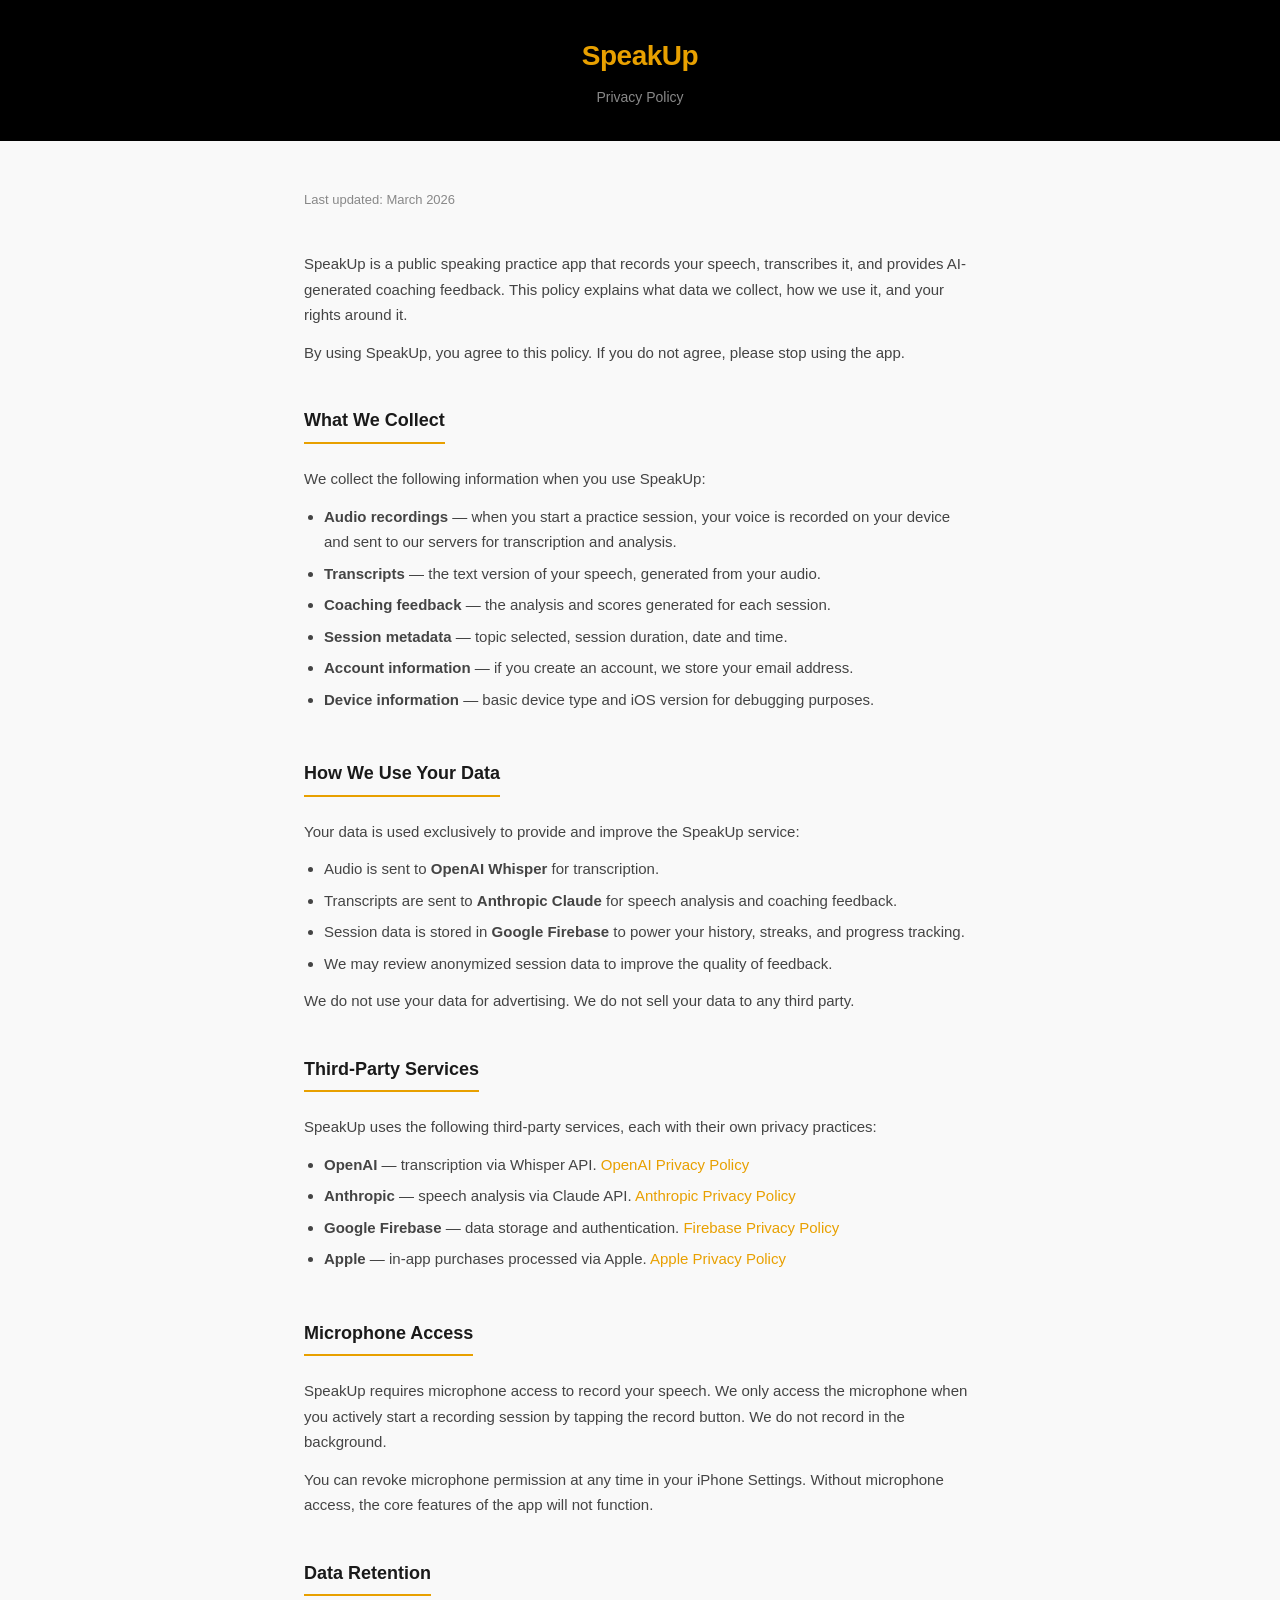
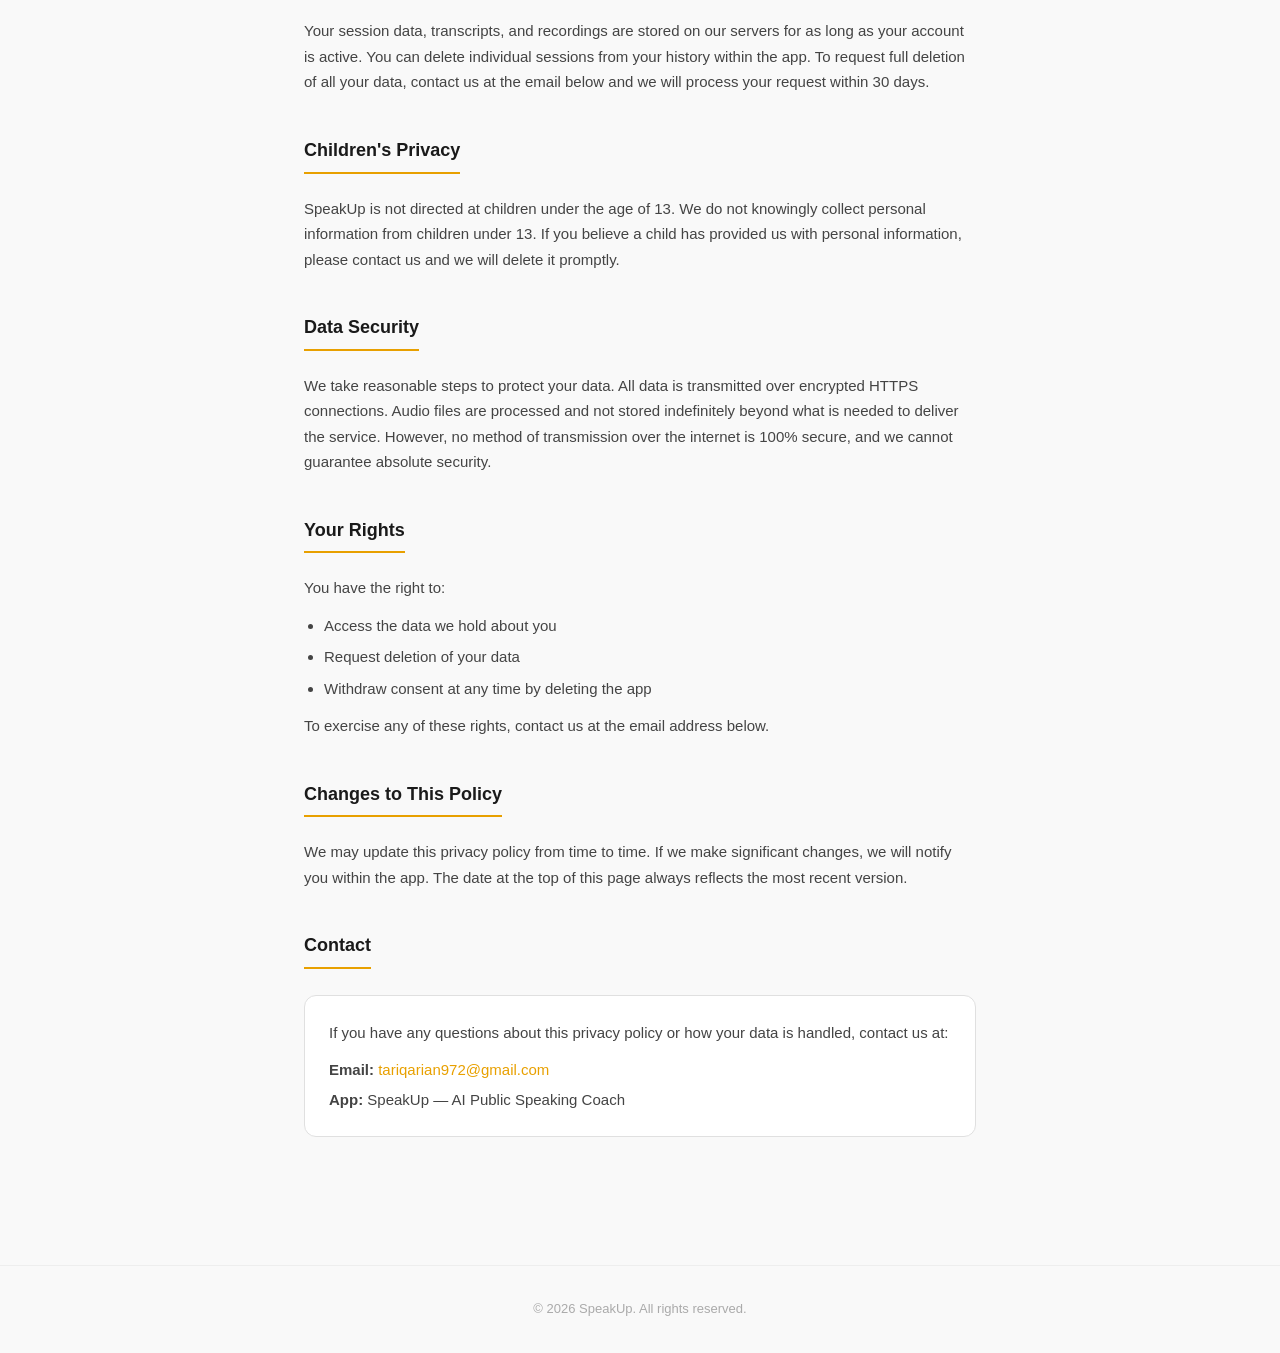
==== index.html @ 73c909f4 "Add files via upload" ====
<!DOCTYPE html>
<html lang="en">
<head>
  <meta charset="UTF-8" />
  <meta name="viewport" content="width=device-width, initial-scale=1.0" />
  <title>Privacy Policy – SpeakUp</title>
  <style>
    * { margin: 0; padding: 0; box-sizing: border-box; }

    body {
      font-family: -apple-system, BlinkMacSystemFont, "Segoe UI", sans-serif;
      background: #f9f9f9;
      color: #1a1a1a;
      line-height: 1.7;
    }

    header {
      background: #000;
      padding: 32px 24px;
      text-align: center;
    }

    header h1 {
      color: #E8A000;
      font-size: 28px;
      font-weight: 700;
      letter-spacing: -0.5px;
    }

    header p {
      color: #888;
      font-size: 14px;
      margin-top: 6px;
    }

    .container {
      max-width: 720px;
      margin: 48px auto;
      padding: 0 24px 80px;
    }

    .updated {
      font-size: 13px;
      color: #888;
      margin-bottom: 40px;
    }

    h2 {
      font-size: 18px;
      font-weight: 700;
      color: #1a1a1a;
      margin-top: 40px;
      margin-bottom: 10px;
      padding-bottom: 6px;
      border-bottom: 2px solid #E8A000;
      display: inline-block;
    }

    p {
      font-size: 15px;
      color: #444;
      margin-top: 12px;
    }

    ul {
      margin-top: 12px;
      padding-left: 20px;
    }

    ul li {
      font-size: 15px;
      color: #444;
      margin-bottom: 6px;
    }

    a {
      color: #E8A000;
      text-decoration: none;
    }

    a:hover {
      text-decoration: underline;
    }

    .contact-box {
      background: #fff;
      border: 1px solid #e0e0e0;
      border-radius: 12px;
      padding: 24px;
      margin-top: 16px;
    }

    .contact-box p {
      margin: 0;
      font-size: 15px;
      color: #444;
    }

    footer {
      text-align: center;
      font-size: 13px;
      color: #aaa;
      padding: 32px 24px;
      border-top: 1px solid #eee;
    }
  </style>
</head>
<body>

  <header>
    <h1>SpeakUp</h1>
    <p>Privacy Policy</p>
  </header>

  <div class="container">
    <p class="updated">Last updated: March 2026</p>

    <p>SpeakUp is a public speaking practice app that records your speech, transcribes it, and provides AI-generated coaching feedback. This policy explains what data we collect, how we use it, and your rights around it.</p>
    <p>By using SpeakUp, you agree to this policy. If you do not agree, please stop using the app.</p>

    <h2>What We Collect</h2>
    <p>We collect the following information when you use SpeakUp:</p>
    <ul>
      <li><strong>Audio recordings</strong> — when you start a practice session, your voice is recorded on your device and sent to our servers for transcription and analysis.</li>
      <li><strong>Transcripts</strong> — the text version of your speech, generated from your audio.</li>
      <li><strong>Coaching feedback</strong> — the analysis and scores generated for each session.</li>
      <li><strong>Session metadata</strong> — topic selected, session duration, date and time.</li>
      <li><strong>Account information</strong> — if you create an account, we store your email address.</li>
      <li><strong>Device information</strong> — basic device type and iOS version for debugging purposes.</li>
    </ul>

    <h2>How We Use Your Data</h2>
    <p>Your data is used exclusively to provide and improve the SpeakUp service:</p>
    <ul>
      <li>Audio is sent to <strong>OpenAI Whisper</strong> for transcription.</li>
      <li>Transcripts are sent to <strong>Anthropic Claude</strong> for speech analysis and coaching feedback.</li>
      <li>Session data is stored in <strong>Google Firebase</strong> to power your history, streaks, and progress tracking.</li>
      <li>We may review anonymized session data to improve the quality of feedback.</li>
    </ul>
    <p>We do not use your data for advertising. We do not sell your data to any third party.</p>

    <h2>Third-Party Services</h2>
    <p>SpeakUp uses the following third-party services, each with their own privacy practices:</p>
    <ul>
      <li><strong>OpenAI</strong> — transcription via Whisper API. <a href="https://openai.com/privacy" target="_blank">OpenAI Privacy Policy</a></li>
      <li><strong>Anthropic</strong> — speech analysis via Claude API. <a href="https://www.anthropic.com/privacy" target="_blank">Anthropic Privacy Policy</a></li>
      <li><strong>Google Firebase</strong> — data storage and authentication. <a href="https://firebase.google.com/support/privacy" target="_blank">Firebase Privacy Policy</a></li>
      <li><strong>Apple</strong> — in-app purchases processed via Apple. <a href="https://www.apple.com/legal/privacy/" target="_blank">Apple Privacy Policy</a></li>
    </ul>

    <h2>Microphone Access</h2>
    <p>SpeakUp requires microphone access to record your speech. We only access the microphone when you actively start a recording session by tapping the record button. We do not record in the background.</p>
    <p>You can revoke microphone permission at any time in your iPhone Settings. Without microphone access, the core features of the app will not function.</p>

    <h2>Data Retention</h2>
    <p>Your session data, transcripts, and recordings are stored on our servers for as long as your account is active. You can delete individual sessions from your history within the app. To request full deletion of all your data, contact us at the email below and we will process your request within 30 days.</p>

    <h2>Children's Privacy</h2>
    <p>SpeakUp is not directed at children under the age of 13. We do not knowingly collect personal information from children under 13. If you believe a child has provided us with personal information, please contact us and we will delete it promptly.</p>

    <h2>Data Security</h2>
    <p>We take reasonable steps to protect your data. All data is transmitted over encrypted HTTPS connections. Audio files are processed and not stored indefinitely beyond what is needed to deliver the service. However, no method of transmission over the internet is 100% secure, and we cannot guarantee absolute security.</p>

    <h2>Your Rights</h2>
    <p>You have the right to:</p>
    <ul>
      <li>Access the data we hold about you</li>
      <li>Request deletion of your data</li>
      <li>Withdraw consent at any time by deleting the app</li>
    </ul>
    <p>To exercise any of these rights, contact us at the email address below.</p>

    <h2>Changes to This Policy</h2>
    <p>We may update this privacy policy from time to time. If we make significant changes, we will notify you within the app. The date at the top of this page always reflects the most recent version.</p>

    <h2>Contact</h2>
    <div class="contact-box">
      <p>If you have any questions about this privacy policy or how your data is handled, contact us at:</p>
      <p style="margin-top: 12px;"><strong>Email:</strong> <a href="mailto:tariqarian972@gmail.com">tariqarian972@gmail.com</a></p>
      <p style="margin-top: 4px;"><strong>App:</strong> SpeakUp — AI Public Speaking Coach</p>
    </div>

  </div>

  <footer>
    © 2026 SpeakUp. All rights reserved.
  </footer>

</body>
</html>
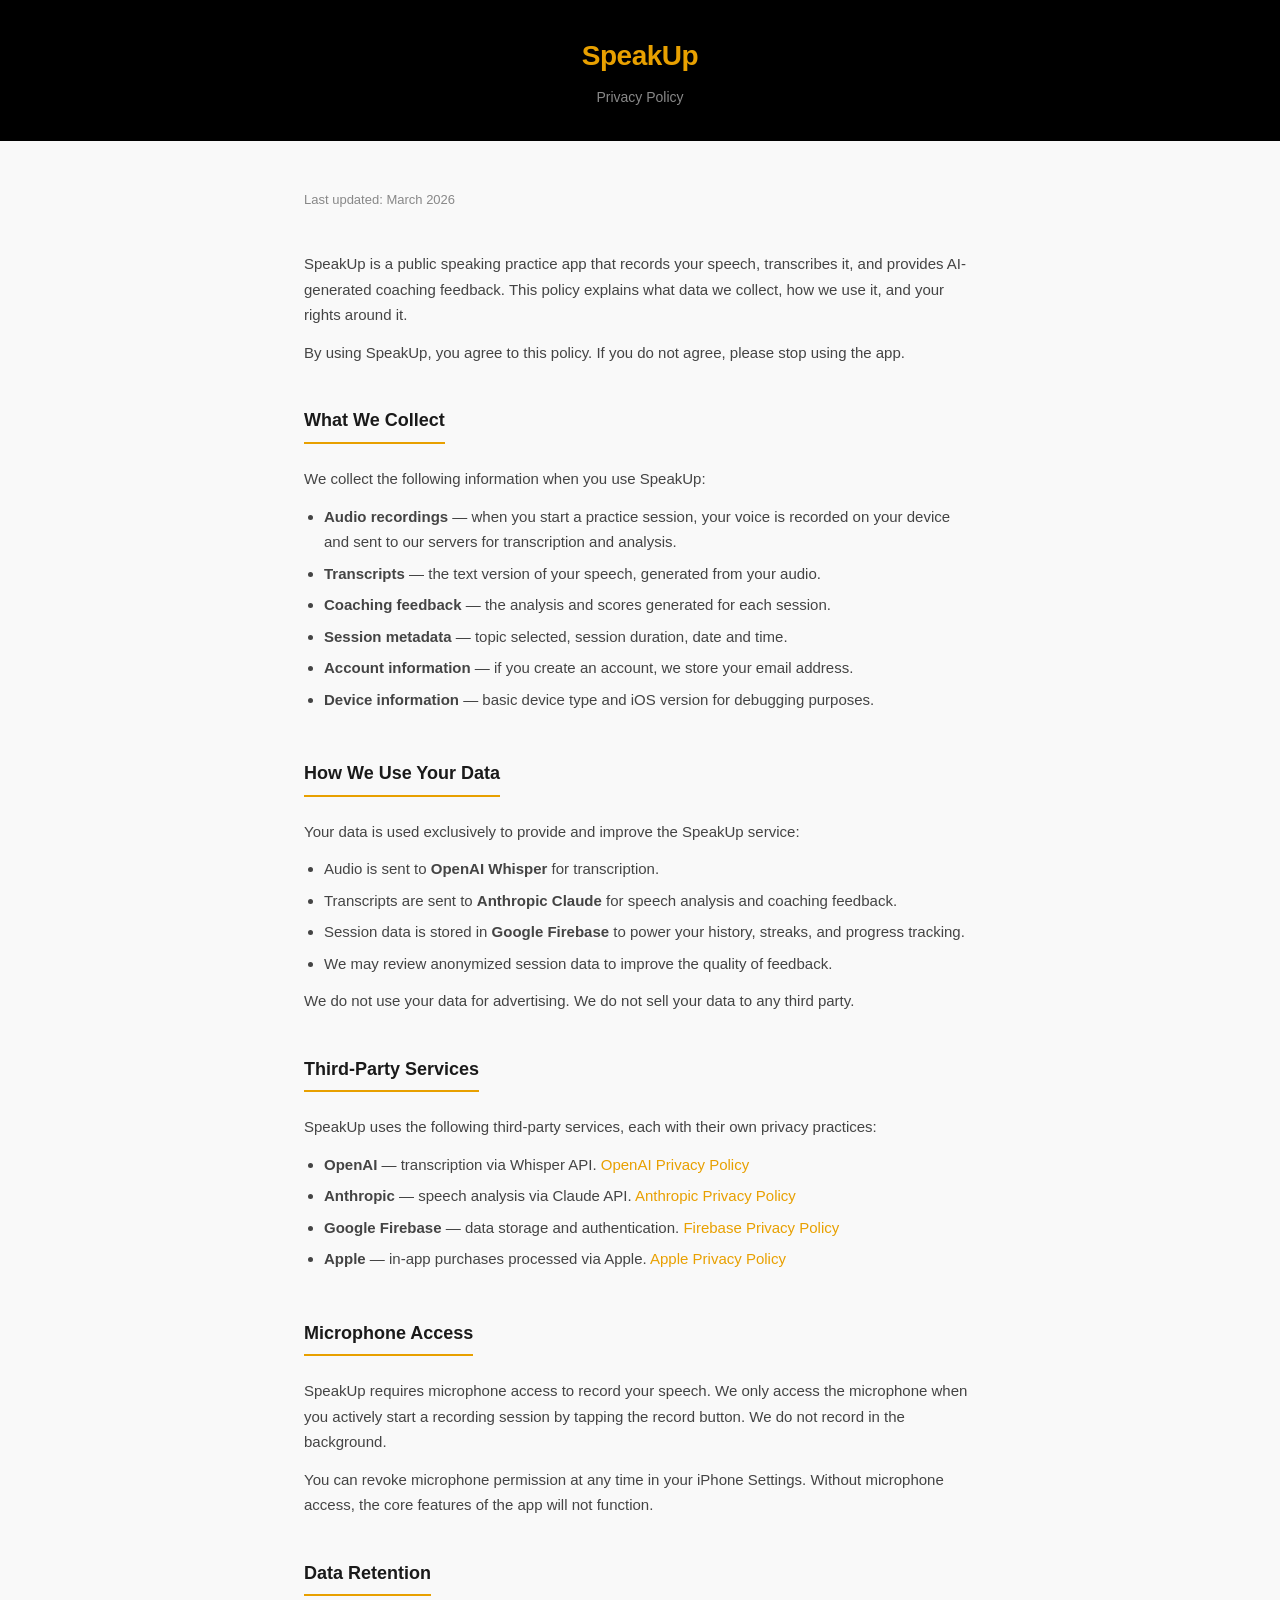
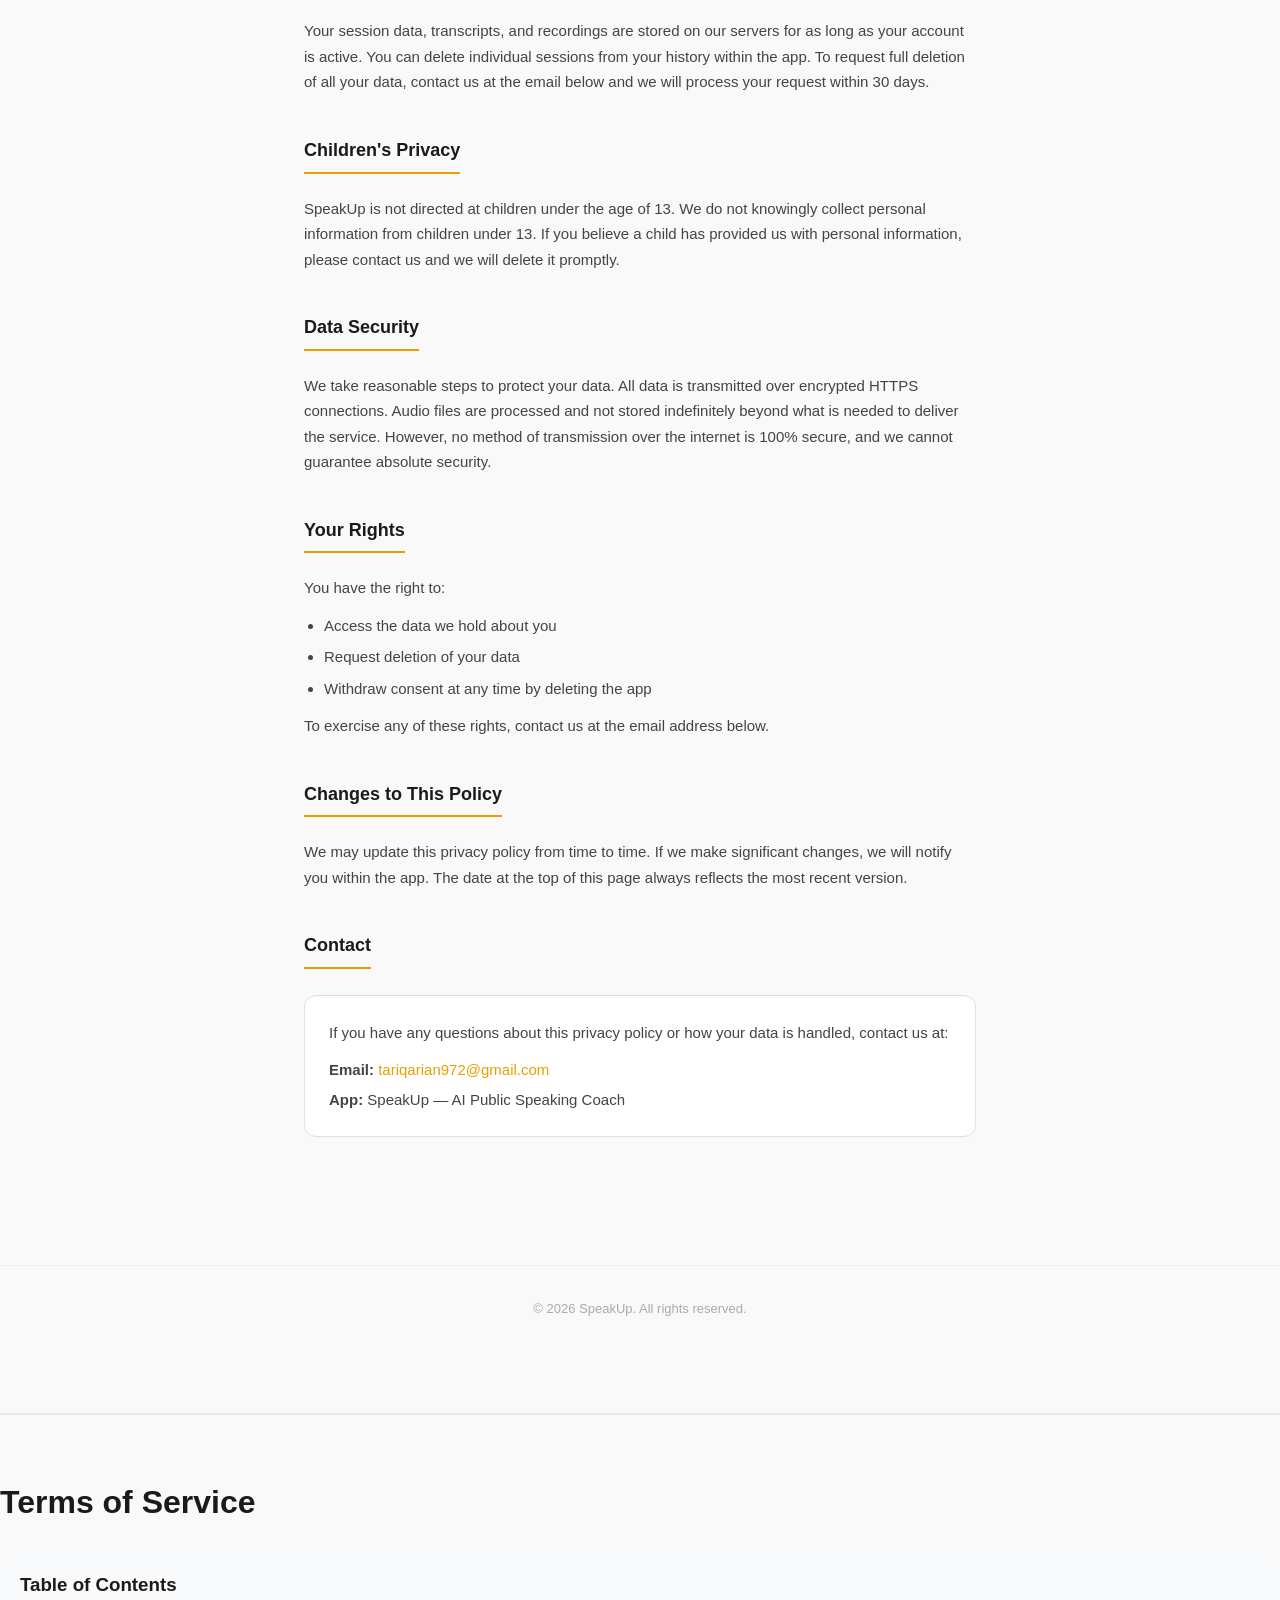
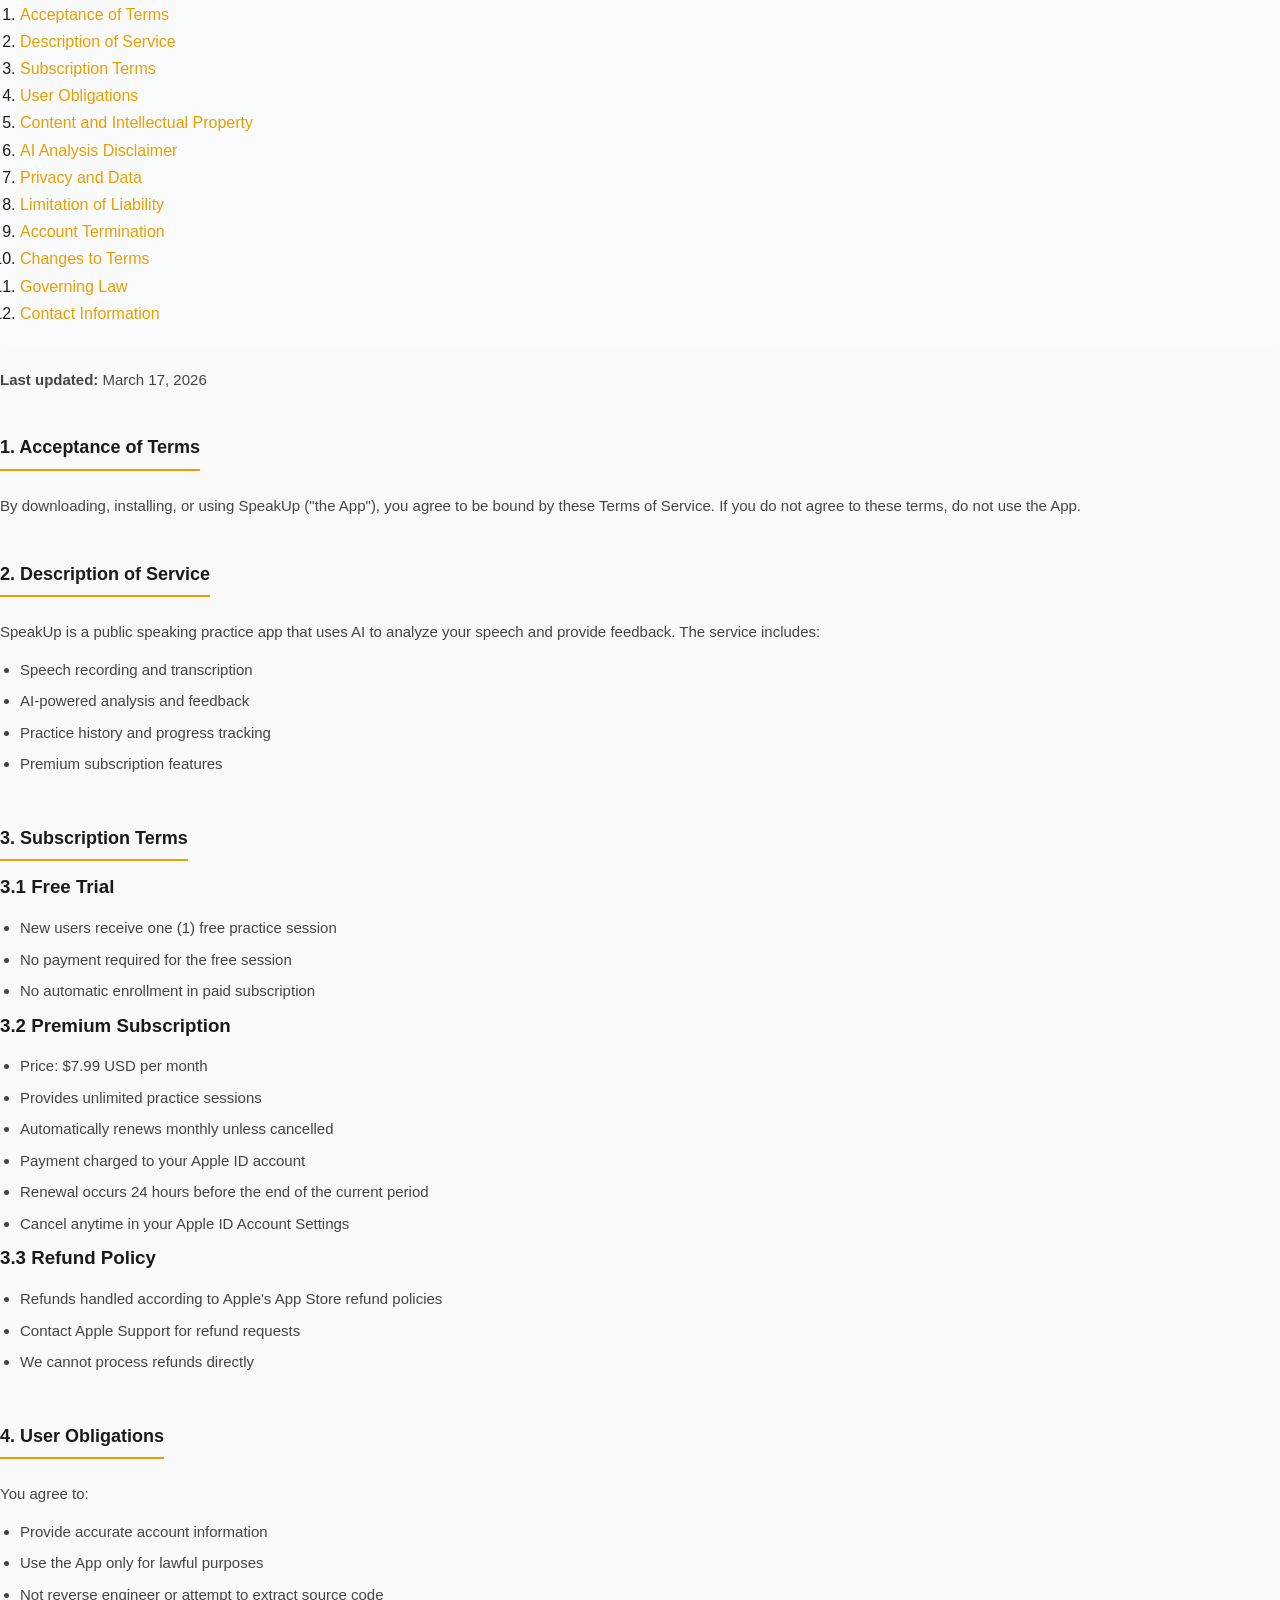
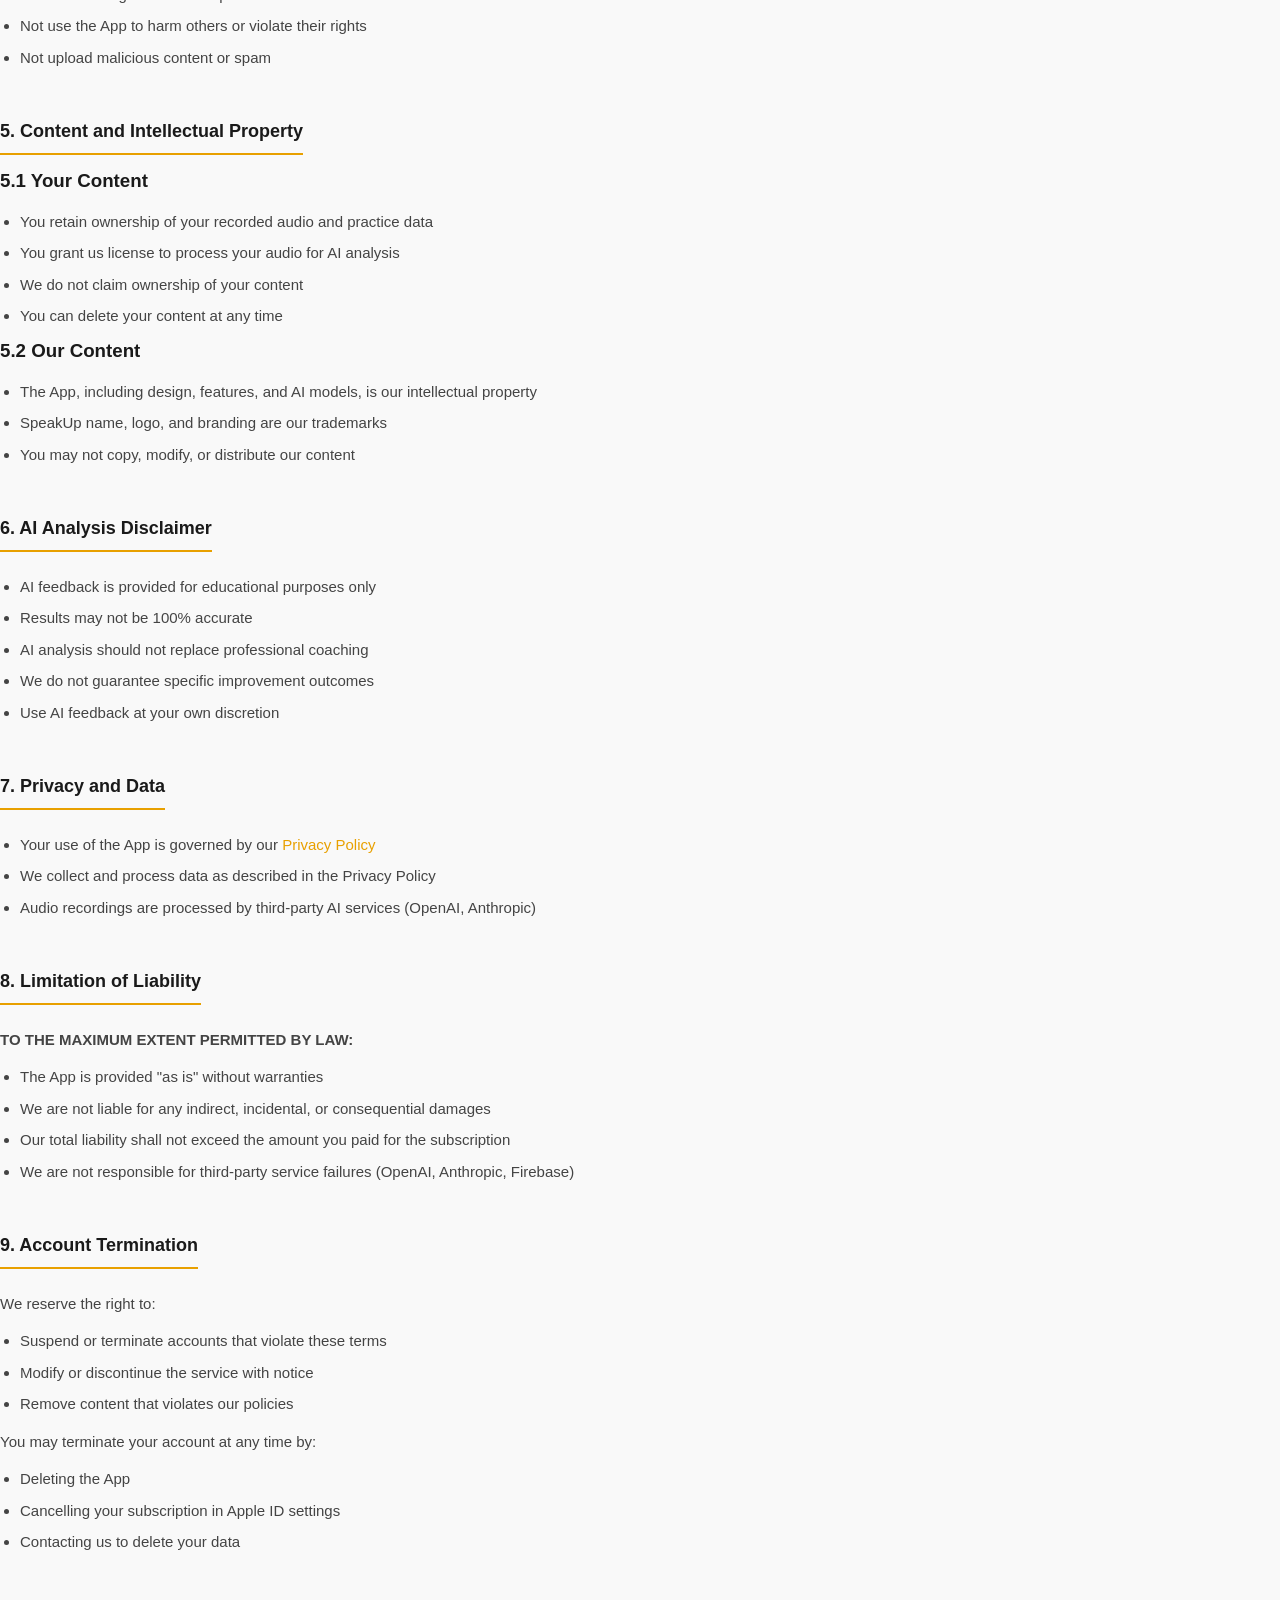
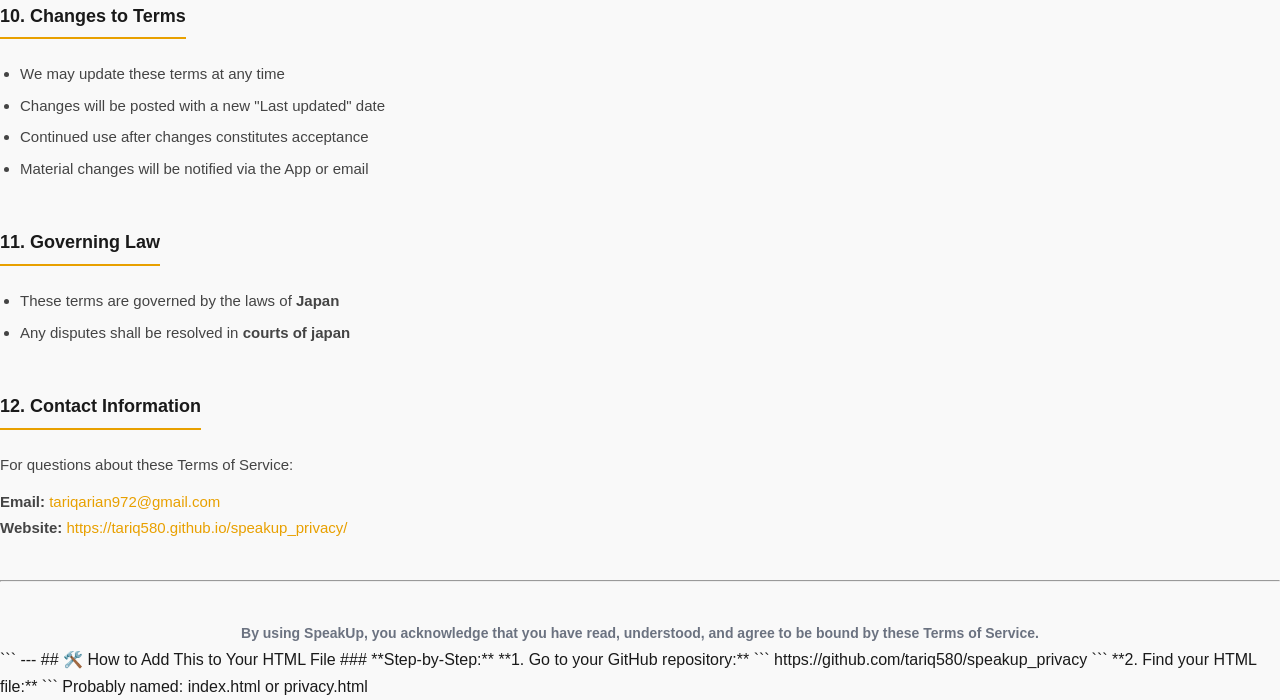
==== commit 5f2867e2: "Implement Terms of Service in index.html Added Terms of Service section with detailed terms and cond" ====
--- a/index.html
+++ b/index.html
@@ -186,5 +186,176 @@
     © 2026 SpeakUp. All rights reserved.
   </footer>
 
+  
+<!-- Terms of Service Section -->
+<hr style="margin: 60px 0; border: none; border-top: 2px solid #e5e7eb;">
+
+<h1 id="terms">Terms of Service</h1>
+  <div style="background-color: #f9fafb; padding: 20px; border-radius: 8px; margin: 20px 0;">
+    <h3 style="margin-top: 0;">Table of Contents</h3>
+    <ol style="margin: 0;">
+        <li><a href="#terms-1">Acceptance of Terms</a></li>
+        <li><a href="#terms-2">Description of Service</a></li>
+        <li><a href="#terms-3">Subscription Terms</a></li>
+        <li><a href="#terms-4">User Obligations</a></li>
+        <li><a href="#terms-5">Content and Intellectual Property</a></li>
+        <li><a href="#terms-6">AI Analysis Disclaimer</a></li>
+        <li><a href="#terms-7">Privacy and Data</a></li>
+        <li><a href="#terms-8">Limitation of Liability</a></li>
+        <li><a href="#terms-9">Account Termination</a></li>
+        <li><a href="#terms-10">Changes to Terms</a></li>
+        <li><a href="#terms-11">Governing Law</a></li>
+        <li><a href="#terms-12">Contact Information</a></li>
+    </ol>
+</div>
+<p><strong>Last updated:</strong> March 17, 2026</p>
+
+<h2 id="term-1">1. Acceptance of Terms</h2>
+<p>By downloading, installing, or using SpeakUp ("the App"), you agree to be bound by these Terms of Service. If you do not agree to these terms, do not use the App.</p>
+
+<h2 id="term-2">2. Description of Service</h2>
+<p>SpeakUp is a public speaking practice app that uses AI to analyze your speech and provide feedback. The service includes:</p>
+<ul>
+    <li>Speech recording and transcription</li>
+    <li>AI-powered analysis and feedback</li>
+    <li>Practice history and progress tracking</li>
+    <li>Premium subscription features</li>
+</ul>
+
+<h2 id="term-3">3. Subscription Terms</h2>
+
+<h3>3.1 Free Trial</h3>
+<ul>
+    <li>New users receive one (1) free practice session</li>
+    <li>No payment required for the free session</li>
+    <li>No automatic enrollment in paid subscription</li>
+</ul>
+
+<h3>3.2 Premium Subscription</h3>
+<ul>
+    <li>Price: $7.99 USD per month</li>
+    <li>Provides unlimited practice sessions</li>
+    <li>Automatically renews monthly unless cancelled</li>
+    <li>Payment charged to your Apple ID account</li>
+    <li>Renewal occurs 24 hours before the end of the current period</li>
+    <li>Cancel anytime in your Apple ID Account Settings</li>
+</ul>
+
+<h3>3.3 Refund Policy</h3>
+<ul>
+    <li>Refunds handled according to Apple's App Store refund policies</li>
+    <li>Contact Apple Support for refund requests</li>
+    <li>We cannot process refunds directly</li>
+</ul>
+
+<h2 id="term-4">4. User Obligations</h2>
+<p>You agree to:</p>
+<ul>
+    <li>Provide accurate account information</li>
+    <li>Use the App only for lawful purposes</li>
+    <li>Not reverse engineer or attempt to extract source code</li>
+    <li>Not use the App to harm others or violate their rights</li>
+    <li>Not upload malicious content or spam</li>
+</ul>
+
+<h2 id="term-5">5. Content and Intellectual Property</h2>
+
+<h3>5.1 Your Content</h3>
+<ul>
+    <li>You retain ownership of your recorded audio and practice data</li>
+    <li>You grant us license to process your audio for AI analysis</li>
+    <li>We do not claim ownership of your content</li>
+    <li>You can delete your content at any time</li>
+</ul>
+
+<h3>5.2 Our Content</h3>
+<ul>
+    <li>The App, including design, features, and AI models, is our intellectual property</li>
+    <li>SpeakUp name, logo, and branding are our trademarks</li>
+    <li>You may not copy, modify, or distribute our content</li>
+</ul>
+
+<h2 id="term-6">6. AI Analysis Disclaimer</h2>
+<ul>
+    <li>AI feedback is provided for educational purposes only</li>
+    <li>Results may not be 100% accurate</li>
+    <li>AI analysis should not replace professional coaching</li>
+    <li>We do not guarantee specific improvement outcomes</li>
+    <li>Use AI feedback at your own discretion</li>
+</ul>
+
+<h2 id="term-7">7. Privacy and Data</h2>
+<ul>
+    <li>Your use of the App is governed by our <a href="#privacy">Privacy Policy</a></li>
+    <li>We collect and process data as described in the Privacy Policy</li>
+    <li>Audio recordings are processed by third-party AI services (OpenAI, Anthropic)</li>
+</ul>
+
+<h2 id="term-8">8. Limitation of Liability</h2>
+<p><strong>TO THE MAXIMUM EXTENT PERMITTED BY LAW:</strong></p>
+<ul>
+    <li>The App is provided "as is" without warranties</li>
+    <li>We are not liable for any indirect, incidental, or consequential damages</li>
+    <li>Our total liability shall not exceed the amount you paid for the subscription</li>
+    <li>We are not responsible for third-party service failures (OpenAI, Anthropic, Firebase)</li>
+</ul>
+
+<h2 id="term-9">9. Account Termination</h2>
+<p>We reserve the right to:</p>
+<ul>
+    <li>Suspend or terminate accounts that violate these terms</li>
+    <li>Modify or discontinue the service with notice</li>
+    <li>Remove content that violates our policies</li>
+</ul>
+
+<p>You may terminate your account at any time by:</p>
+<ul>
+    <li>Deleting the App</li>
+    <li>Cancelling your subscription in Apple ID settings</li>
+    <li>Contacting us to delete your data</li>
+</ul>
+
+<h2 id="term-10">10. Changes to Terms</h2>
+<ul>
+    <li>We may update these terms at any time</li>
+    <li>Changes will be posted with a new "Last updated" date</li>
+    <li>Continued use after changes constitutes acceptance</li>
+    <li>Material changes will be notified via the App or email</li>
+</ul>
+
+<h2 id="term-11">11. Governing Law</h2>
+<ul>
+    <li>These terms are governed by the laws of <strong>Japan</strong></li>
+    <li>Any disputes shall be resolved in <strong>courts of japan</strong></li>
+</ul>
+
+<h2 id="term-12">12. Contact Information</h2>
+<p>For questions about these Terms of Service:</p>
+<p>
+    <strong>Email:</strong> <a href="mailto:your-email@example.com">tariqarian972@gmail.com</a><br>
+    <strong>Website:</strong> <a href="https://tariq580.github.io/speakup_privacy/">https://tariq580.github.io/speakup_privacy/</a>
+</p>
+
+<hr style="margin: 40px 0;">
+
+<p style="text-align: center; color: #6b7280; font-size: 14px;">
+    <strong>By using SpeakUp, you acknowledge that you have read, understood, and agree to be bound by these Terms of Service.</strong>
+</p>
+```
+
+---
+
+## 🛠️ How to Add This to Your HTML File
+
+### **Step-by-Step:**
+
+**1. Go to your GitHub repository:**
+```
+https://github.com/tariq580/speakup_privacy
+```
+
+**2. Find your HTML file:**
+```
+Probably named: index.html or privacy.html
 </body>
 </html>
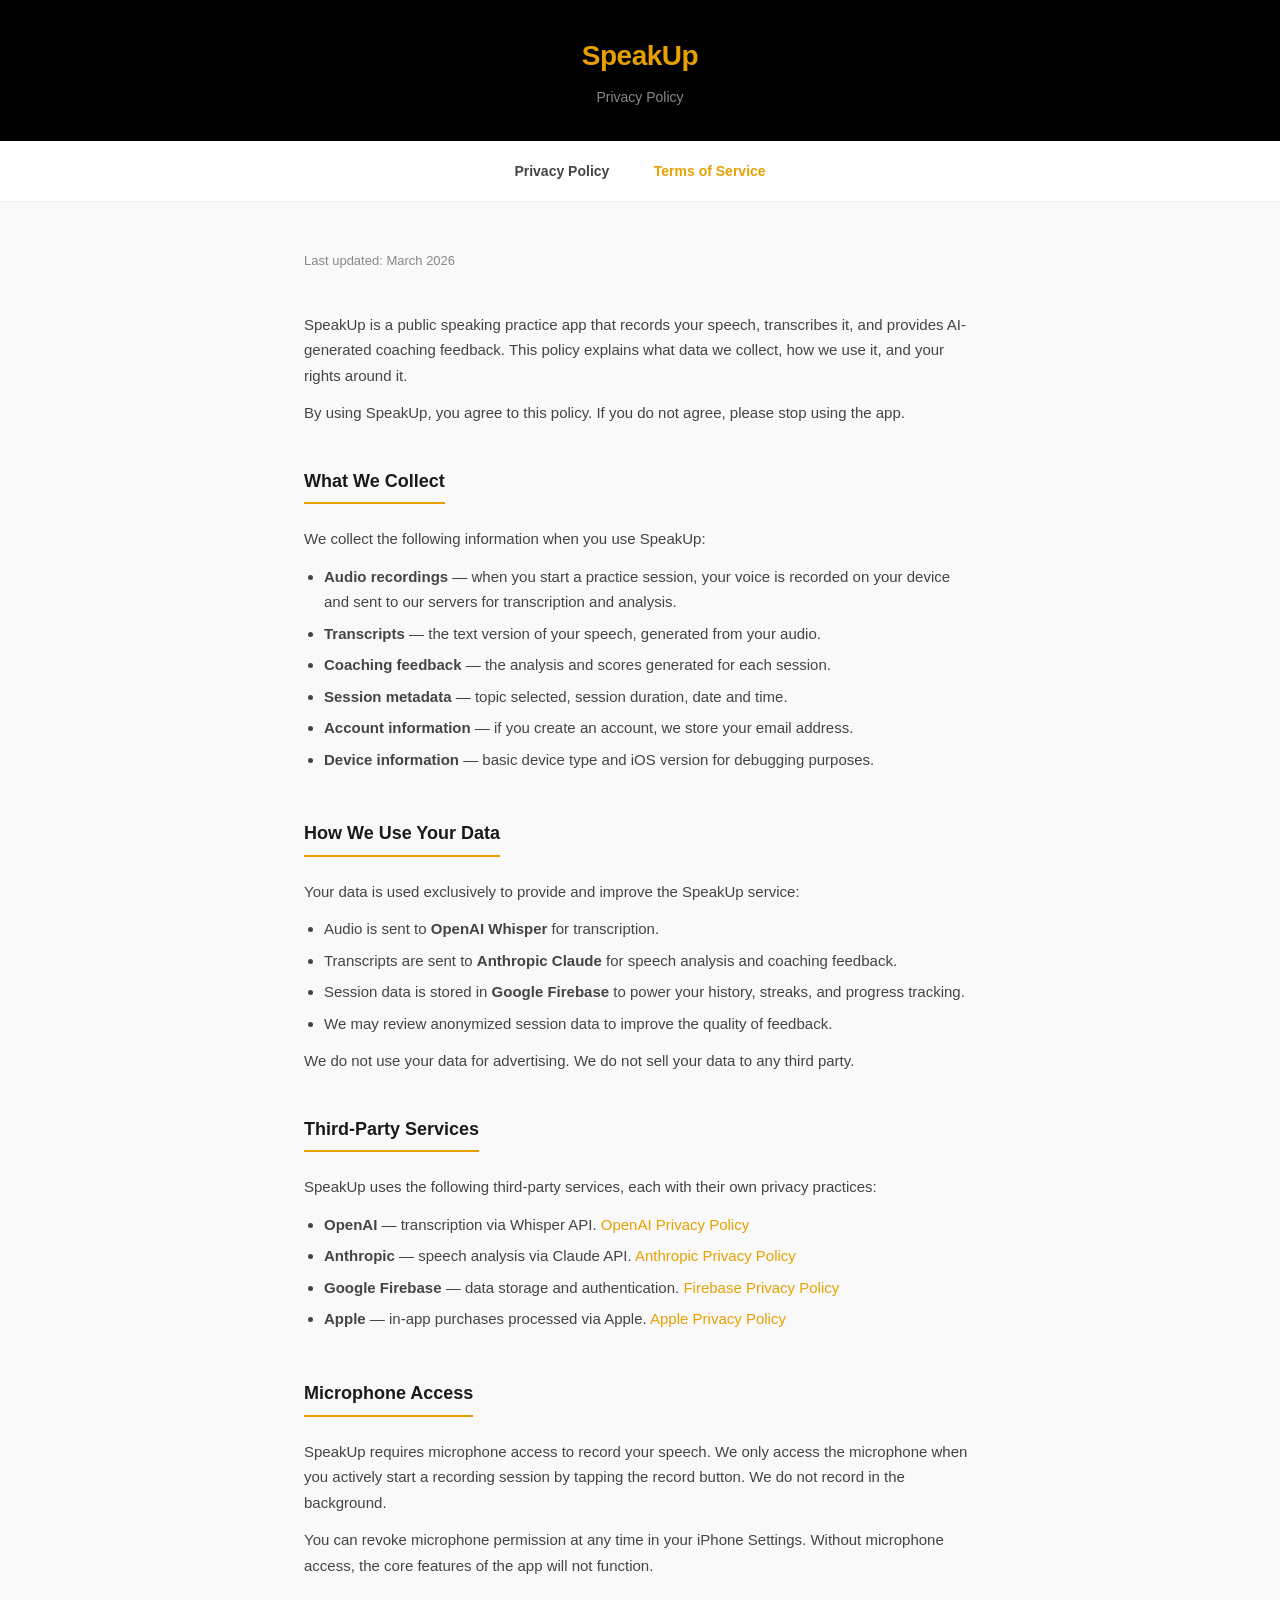
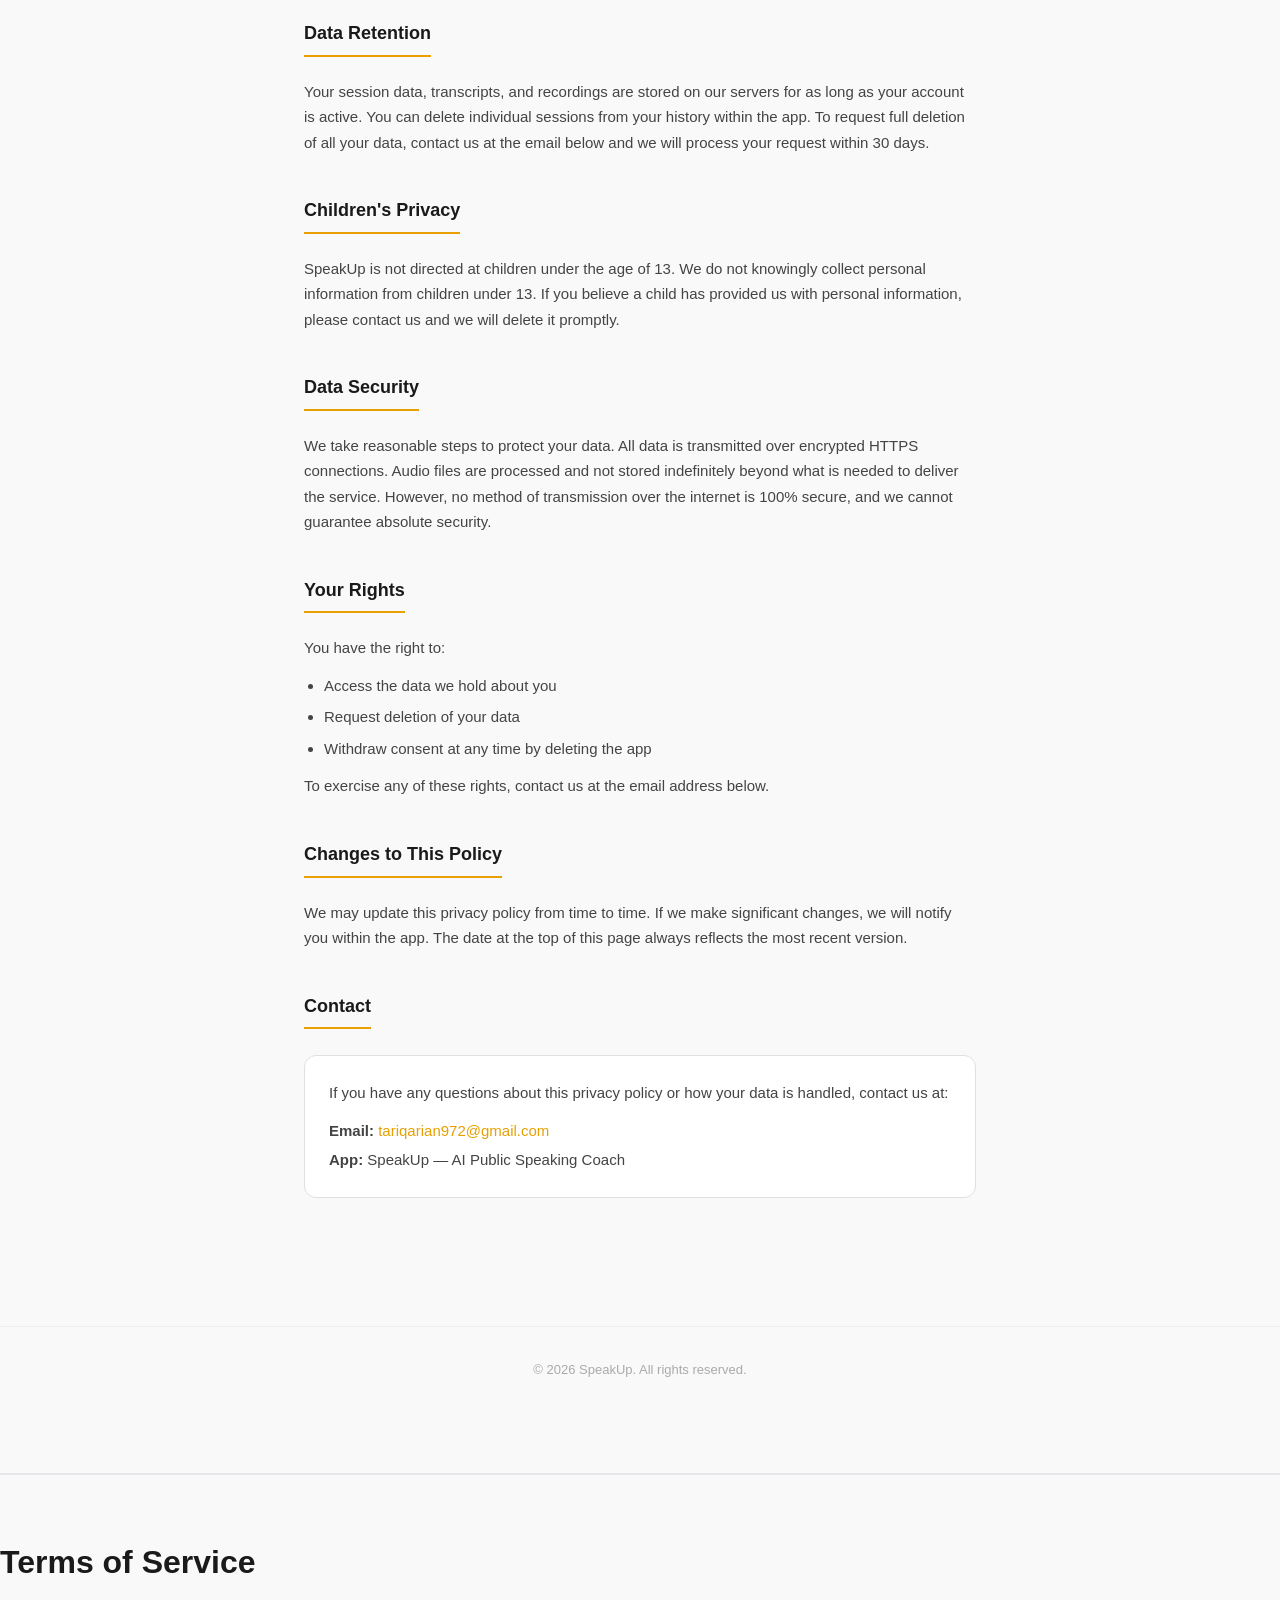
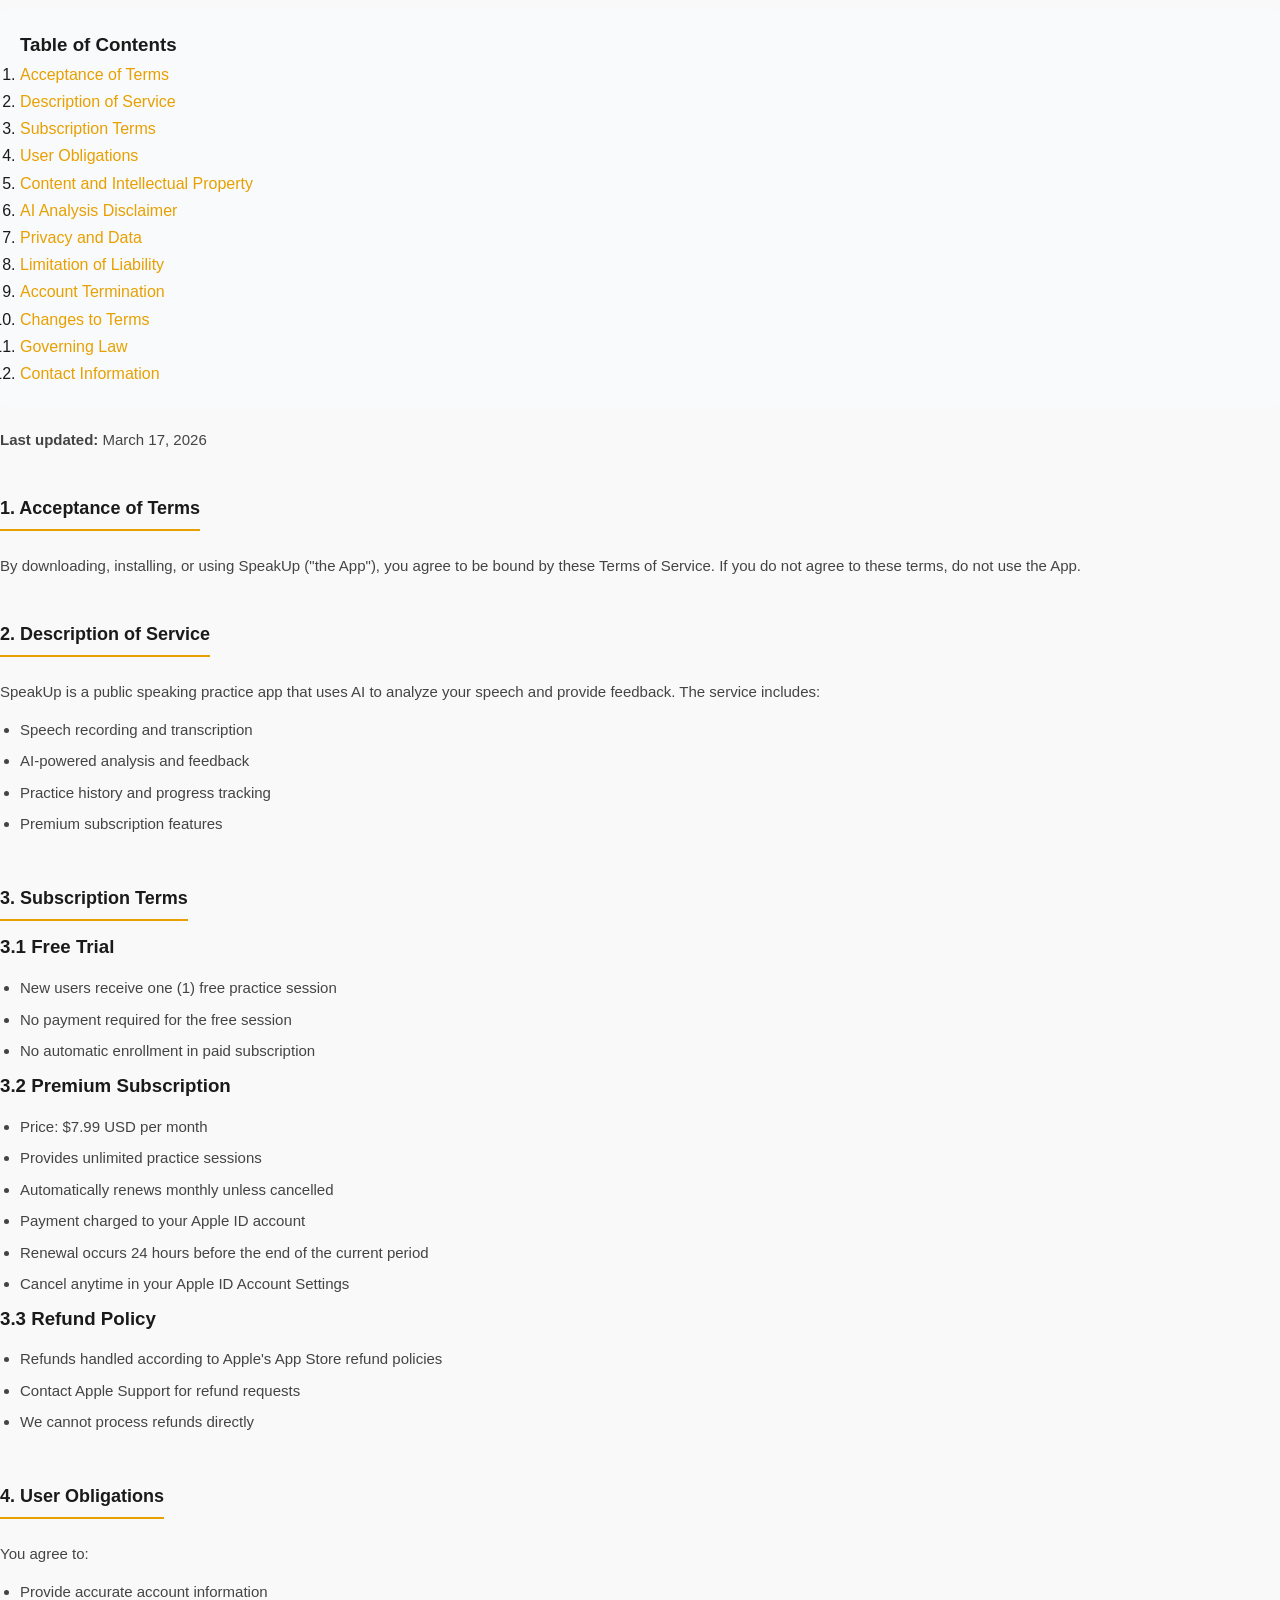
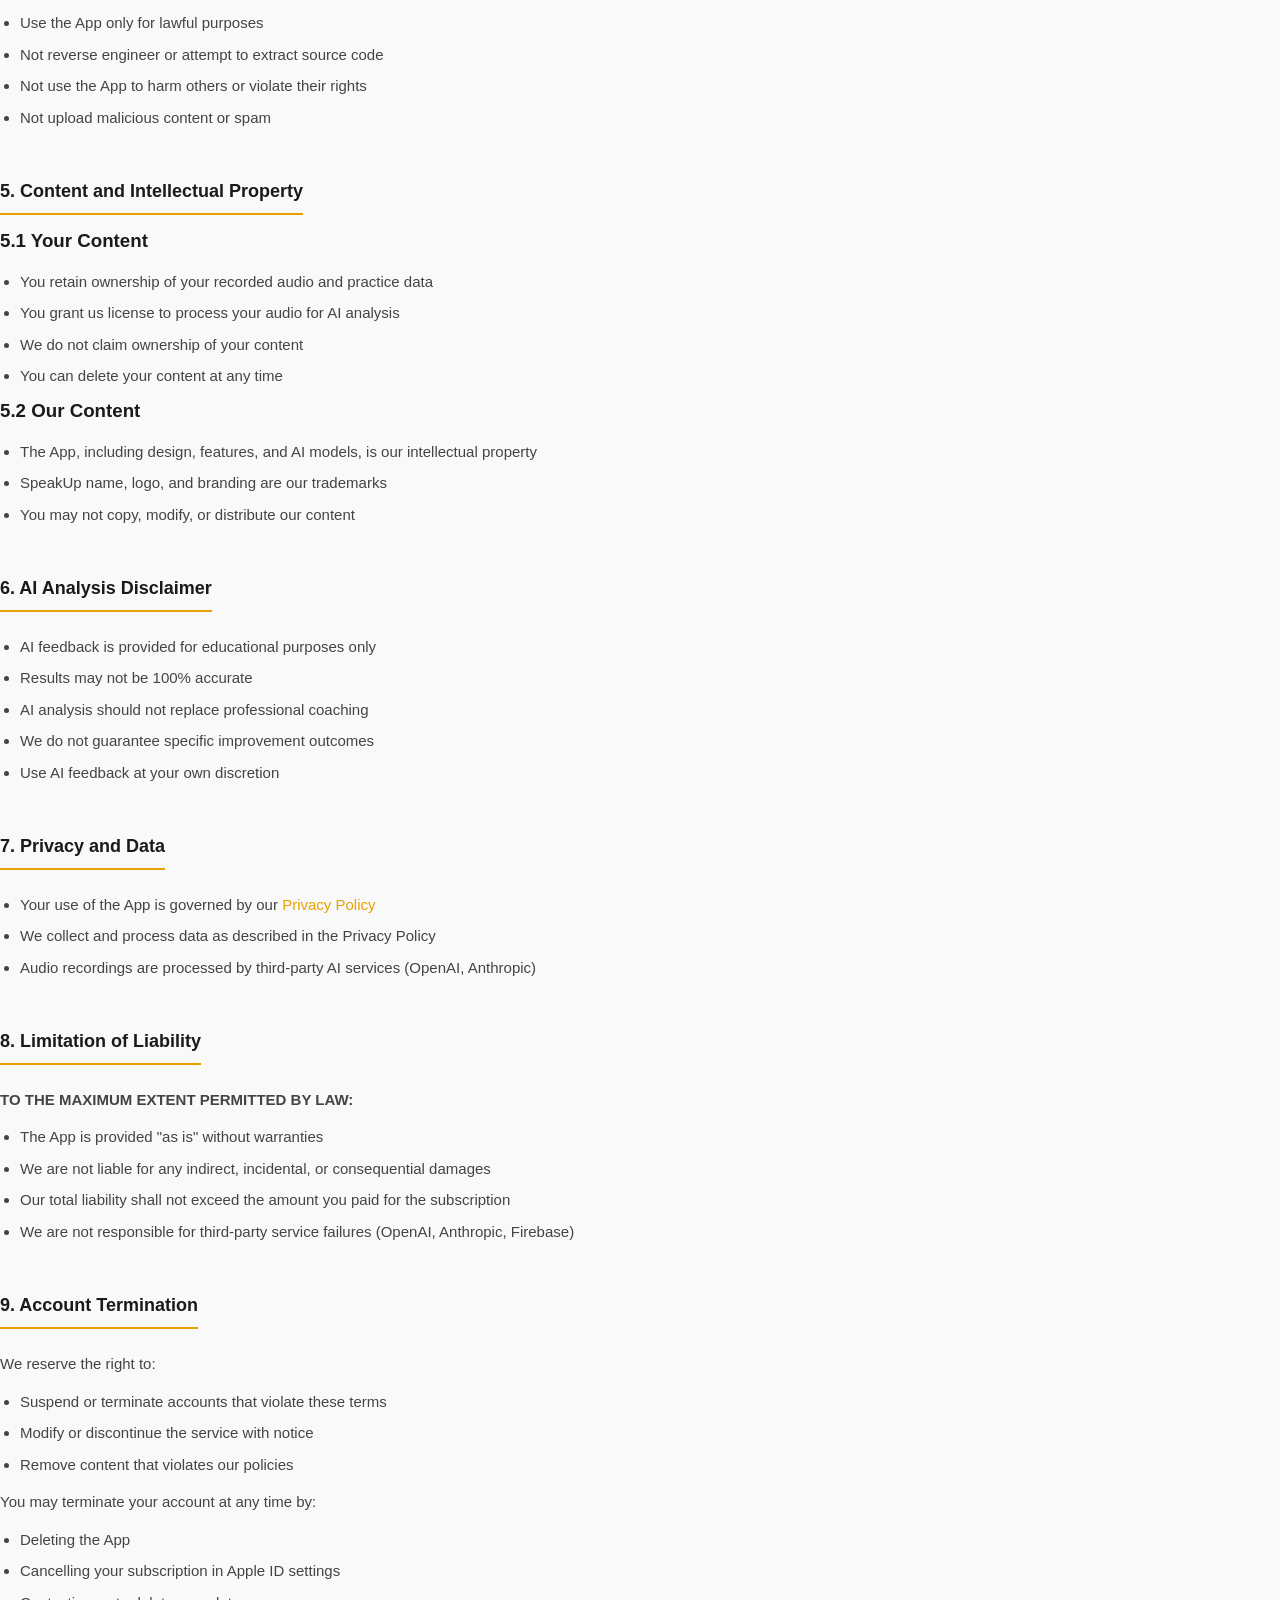
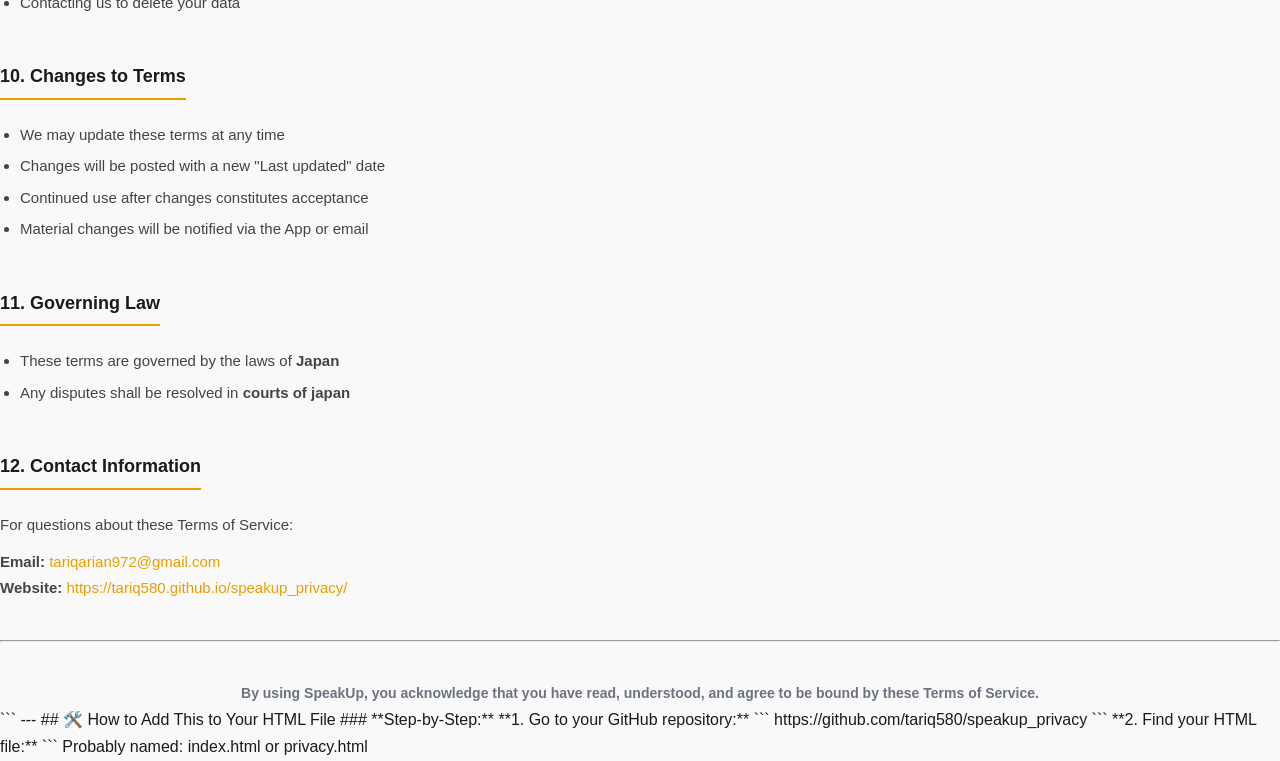
==== commit bdb311f9: "Add navigation links to Privacy Policy and Terms of Service" ====
--- a/index.html
+++ b/index.html
@@ -111,6 +111,12 @@
     <h1>SpeakUp</h1>
     <p>Privacy Policy</p>
   </header>
+  
+  <!-- Navigation Links -->
+<div style="background: #fff; border-bottom: 1px solid #eee; padding: 16px 24px; text-align: center;">
+  <a href="index.html" style="color: #444; margin: 0 20px; font-size: 14px; font-weight: 600;">Privacy Policy</a>
+  <a href="terms.html" style="color: #E8A000; margin: 0 20px; font-size: 14px; font-weight: 600;">Terms of Service</a>
+</div>
 
   <div class="container">
     <p class="updated">Last updated: March 2026</p>
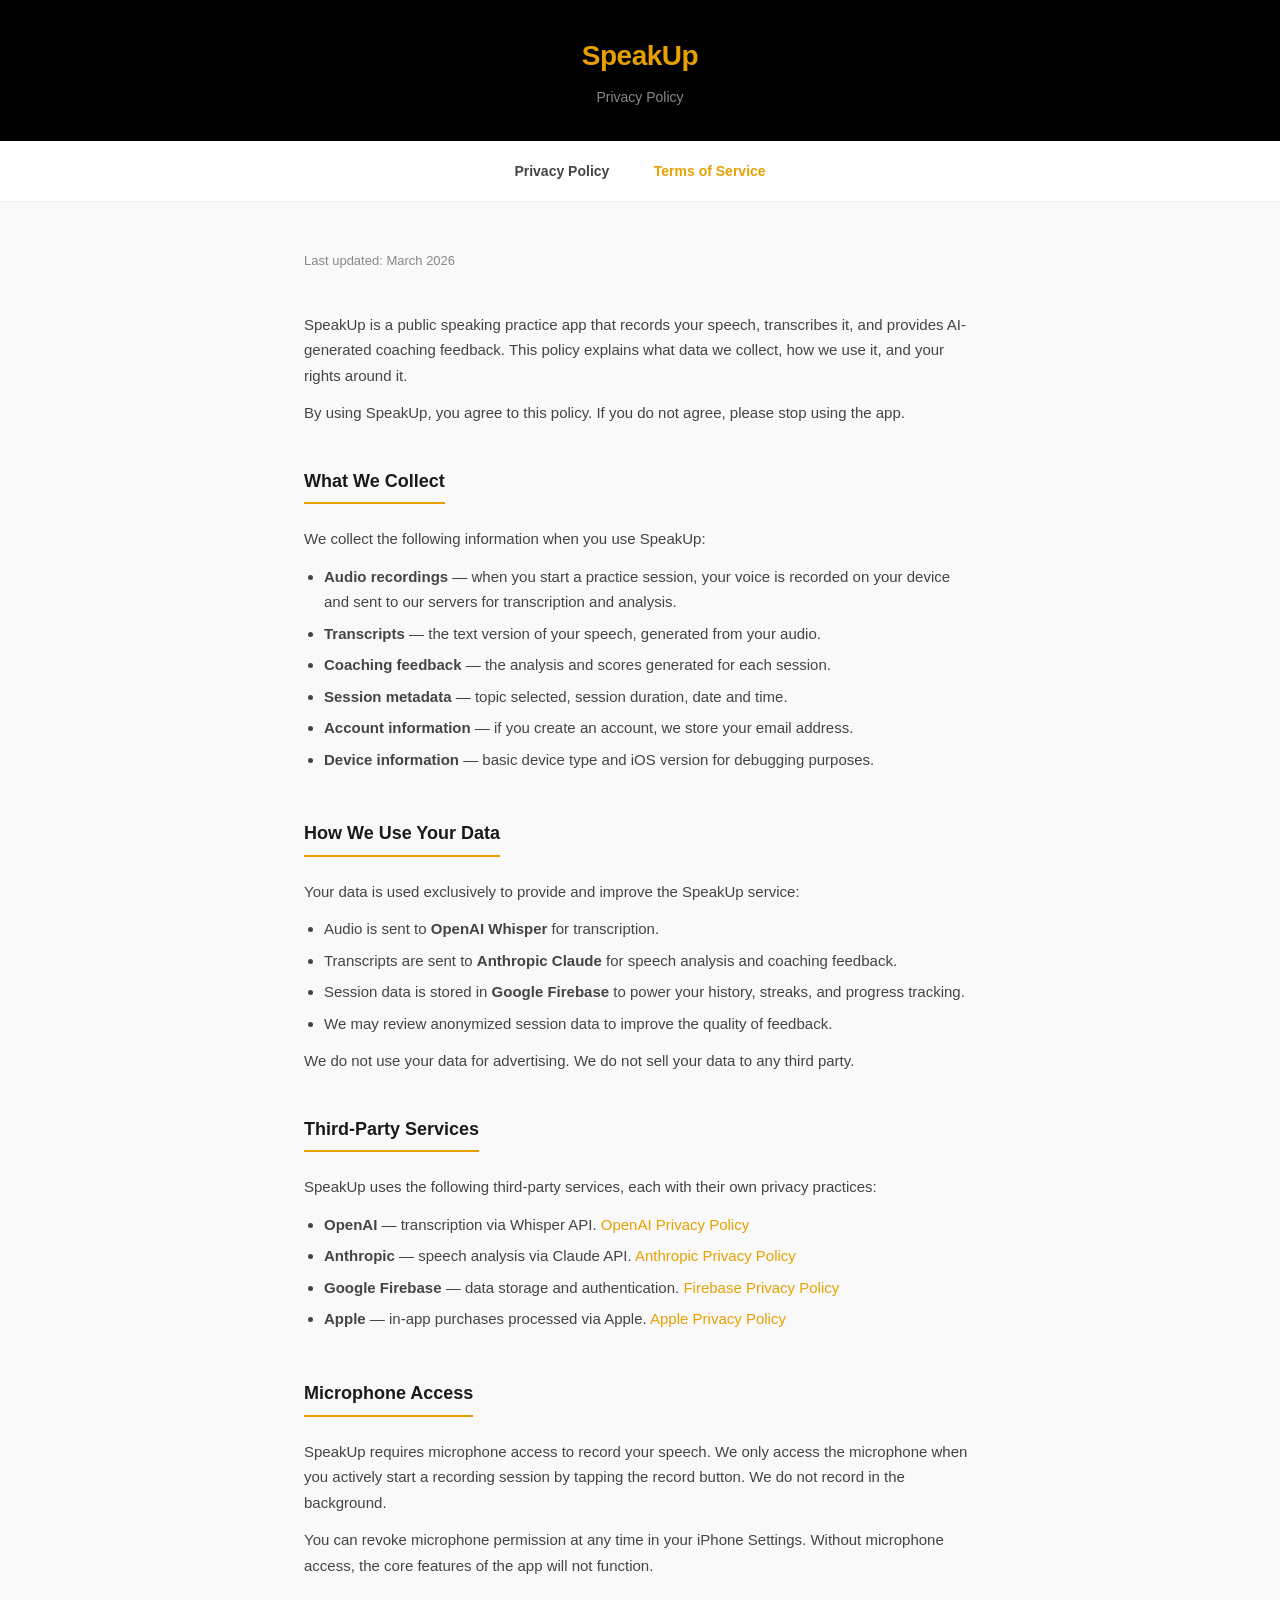
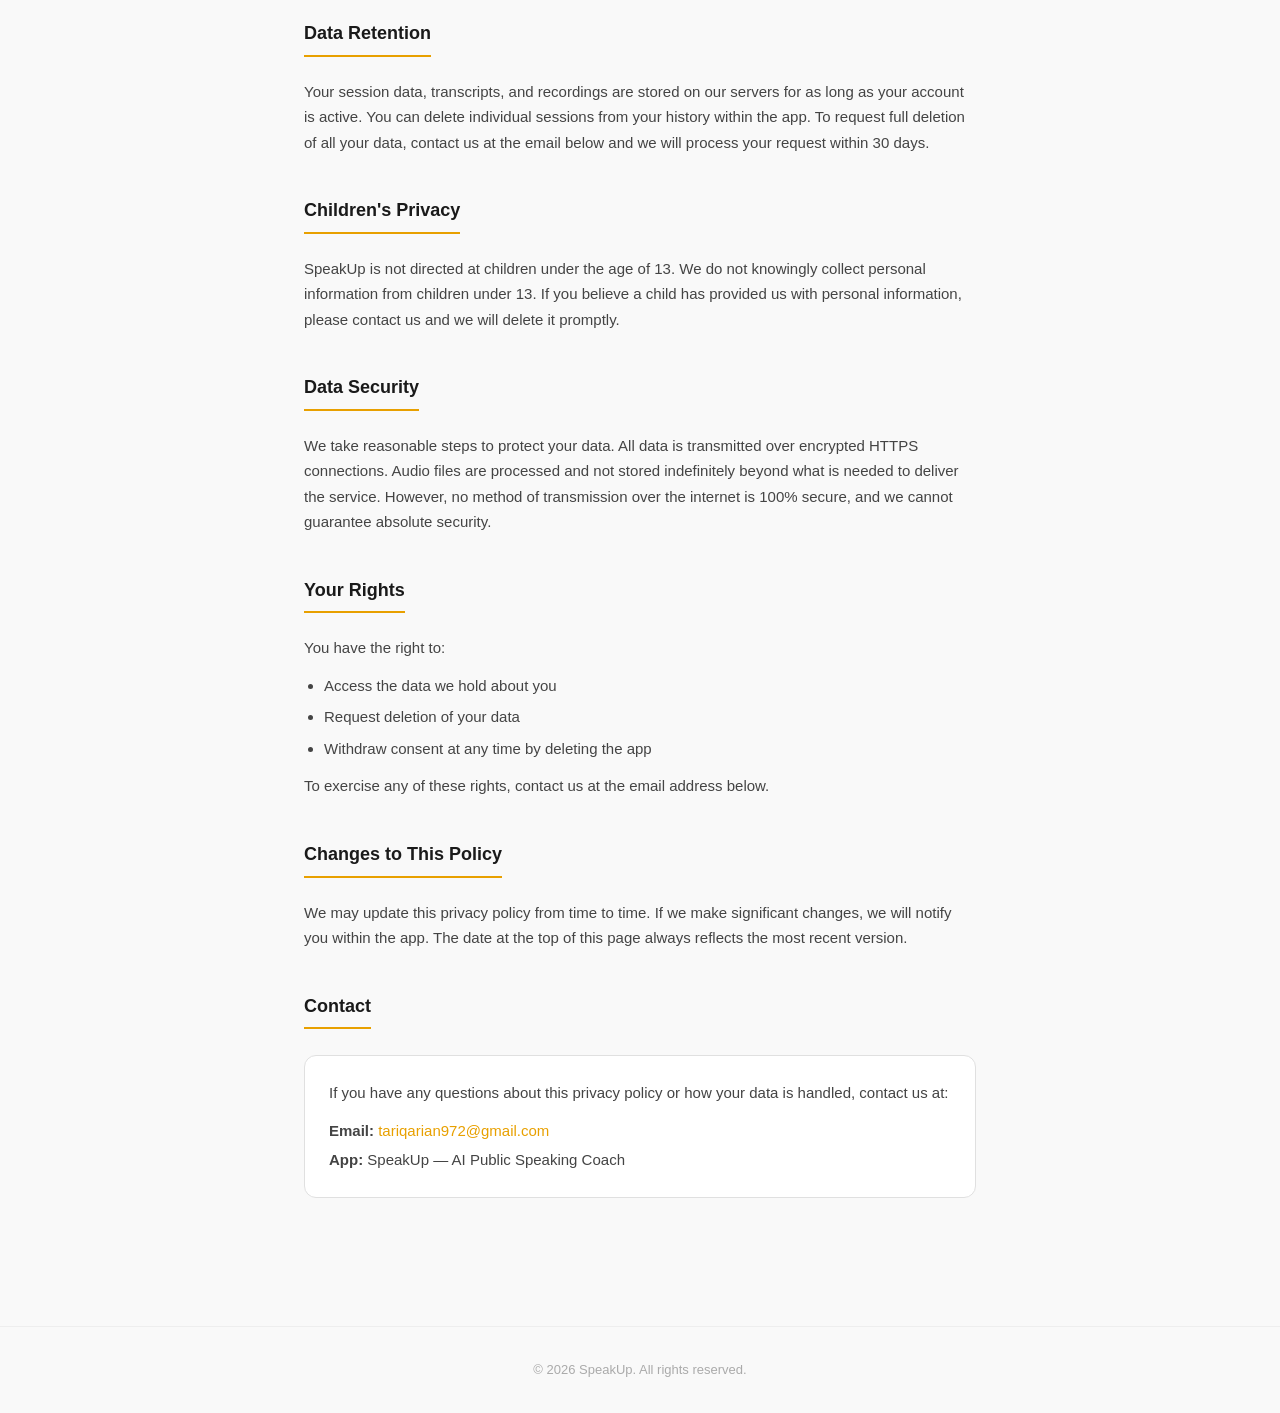
==== commit c448ab10: "Remove Terms of Service section from index.html Removed the Terms of Service section from index.html" ====
--- a/index.html
+++ b/index.html
@@ -193,175 +193,3 @@
   </footer>
 
   
-<!-- Terms of Service Section -->
-<hr style="margin: 60px 0; border: none; border-top: 2px solid #e5e7eb;">
-
-<h1 id="terms">Terms of Service</h1>
-  <div style="background-color: #f9fafb; padding: 20px; border-radius: 8px; margin: 20px 0;">
-    <h3 style="margin-top: 0;">Table of Contents</h3>
-    <ol style="margin: 0;">
-        <li><a href="#terms-1">Acceptance of Terms</a></li>
-        <li><a href="#terms-2">Description of Service</a></li>
-        <li><a href="#terms-3">Subscription Terms</a></li>
-        <li><a href="#terms-4">User Obligations</a></li>
-        <li><a href="#terms-5">Content and Intellectual Property</a></li>
-        <li><a href="#terms-6">AI Analysis Disclaimer</a></li>
-        <li><a href="#terms-7">Privacy and Data</a></li>
-        <li><a href="#terms-8">Limitation of Liability</a></li>
-        <li><a href="#terms-9">Account Termination</a></li>
-        <li><a href="#terms-10">Changes to Terms</a></li>
-        <li><a href="#terms-11">Governing Law</a></li>
-        <li><a href="#terms-12">Contact Information</a></li>
-    </ol>
-</div>
-<p><strong>Last updated:</strong> March 17, 2026</p>
-
-<h2 id="term-1">1. Acceptance of Terms</h2>
-<p>By downloading, installing, or using SpeakUp ("the App"), you agree to be bound by these Terms of Service. If you do not agree to these terms, do not use the App.</p>
-
-<h2 id="term-2">2. Description of Service</h2>
-<p>SpeakUp is a public speaking practice app that uses AI to analyze your speech and provide feedback. The service includes:</p>
-<ul>
-    <li>Speech recording and transcription</li>
-    <li>AI-powered analysis and feedback</li>
-    <li>Practice history and progress tracking</li>
-    <li>Premium subscription features</li>
-</ul>
-
-<h2 id="term-3">3. Subscription Terms</h2>
-
-<h3>3.1 Free Trial</h3>
-<ul>
-    <li>New users receive one (1) free practice session</li>
-    <li>No payment required for the free session</li>
-    <li>No automatic enrollment in paid subscription</li>
-</ul>
-
-<h3>3.2 Premium Subscription</h3>
-<ul>
-    <li>Price: $7.99 USD per month</li>
-    <li>Provides unlimited practice sessions</li>
-    <li>Automatically renews monthly unless cancelled</li>
-    <li>Payment charged to your Apple ID account</li>
-    <li>Renewal occurs 24 hours before the end of the current period</li>
-    <li>Cancel anytime in your Apple ID Account Settings</li>
-</ul>
-
-<h3>3.3 Refund Policy</h3>
-<ul>
-    <li>Refunds handled according to Apple's App Store refund policies</li>
-    <li>Contact Apple Support for refund requests</li>
-    <li>We cannot process refunds directly</li>
-</ul>
-
-<h2 id="term-4">4. User Obligations</h2>
-<p>You agree to:</p>
-<ul>
-    <li>Provide accurate account information</li>
-    <li>Use the App only for lawful purposes</li>
-    <li>Not reverse engineer or attempt to extract source code</li>
-    <li>Not use the App to harm others or violate their rights</li>
-    <li>Not upload malicious content or spam</li>
-</ul>
-
-<h2 id="term-5">5. Content and Intellectual Property</h2>
-
-<h3>5.1 Your Content</h3>
-<ul>
-    <li>You retain ownership of your recorded audio and practice data</li>
-    <li>You grant us license to process your audio for AI analysis</li>
-    <li>We do not claim ownership of your content</li>
-    <li>You can delete your content at any time</li>
-</ul>
-
-<h3>5.2 Our Content</h3>
-<ul>
-    <li>The App, including design, features, and AI models, is our intellectual property</li>
-    <li>SpeakUp name, logo, and branding are our trademarks</li>
-    <li>You may not copy, modify, or distribute our content</li>
-</ul>
-
-<h2 id="term-6">6. AI Analysis Disclaimer</h2>
-<ul>
-    <li>AI feedback is provided for educational purposes only</li>
-    <li>Results may not be 100% accurate</li>
-    <li>AI analysis should not replace professional coaching</li>
-    <li>We do not guarantee specific improvement outcomes</li>
-    <li>Use AI feedback at your own discretion</li>
-</ul>
-
-<h2 id="term-7">7. Privacy and Data</h2>
-<ul>
-    <li>Your use of the App is governed by our <a href="#privacy">Privacy Policy</a></li>
-    <li>We collect and process data as described in the Privacy Policy</li>
-    <li>Audio recordings are processed by third-party AI services (OpenAI, Anthropic)</li>
-</ul>
-
-<h2 id="term-8">8. Limitation of Liability</h2>
-<p><strong>TO THE MAXIMUM EXTENT PERMITTED BY LAW:</strong></p>
-<ul>
-    <li>The App is provided "as is" without warranties</li>
-    <li>We are not liable for any indirect, incidental, or consequential damages</li>
-    <li>Our total liability shall not exceed the amount you paid for the subscription</li>
-    <li>We are not responsible for third-party service failures (OpenAI, Anthropic, Firebase)</li>
-</ul>
-
-<h2 id="term-9">9. Account Termination</h2>
-<p>We reserve the right to:</p>
-<ul>
-    <li>Suspend or terminate accounts that violate these terms</li>
-    <li>Modify or discontinue the service with notice</li>
-    <li>Remove content that violates our policies</li>
-</ul>
-
-<p>You may terminate your account at any time by:</p>
-<ul>
-    <li>Deleting the App</li>
-    <li>Cancelling your subscription in Apple ID settings</li>
-    <li>Contacting us to delete your data</li>
-</ul>
-
-<h2 id="term-10">10. Changes to Terms</h2>
-<ul>
-    <li>We may update these terms at any time</li>
-    <li>Changes will be posted with a new "Last updated" date</li>
-    <li>Continued use after changes constitutes acceptance</li>
-    <li>Material changes will be notified via the App or email</li>
-</ul>
-
-<h2 id="term-11">11. Governing Law</h2>
-<ul>
-    <li>These terms are governed by the laws of <strong>Japan</strong></li>
-    <li>Any disputes shall be resolved in <strong>courts of japan</strong></li>
-</ul>
-
-<h2 id="term-12">12. Contact Information</h2>
-<p>For questions about these Terms of Service:</p>
-<p>
-    <strong>Email:</strong> <a href="mailto:your-email@example.com">tariqarian972@gmail.com</a><br>
-    <strong>Website:</strong> <a href="https://tariq580.github.io/speakup_privacy/">https://tariq580.github.io/speakup_privacy/</a>
-</p>
-
-<hr style="margin: 40px 0;">
-
-<p style="text-align: center; color: #6b7280; font-size: 14px;">
-    <strong>By using SpeakUp, you acknowledge that you have read, understood, and agree to be bound by these Terms of Service.</strong>
-</p>
-```
-
----
-
-## 🛠️ How to Add This to Your HTML File
-
-### **Step-by-Step:**
-
-**1. Go to your GitHub repository:**
-```
-https://github.com/tariq580/speakup_privacy
-```
-
-**2. Find your HTML file:**
-```
-Probably named: index.html or privacy.html
-</body>
-</html>
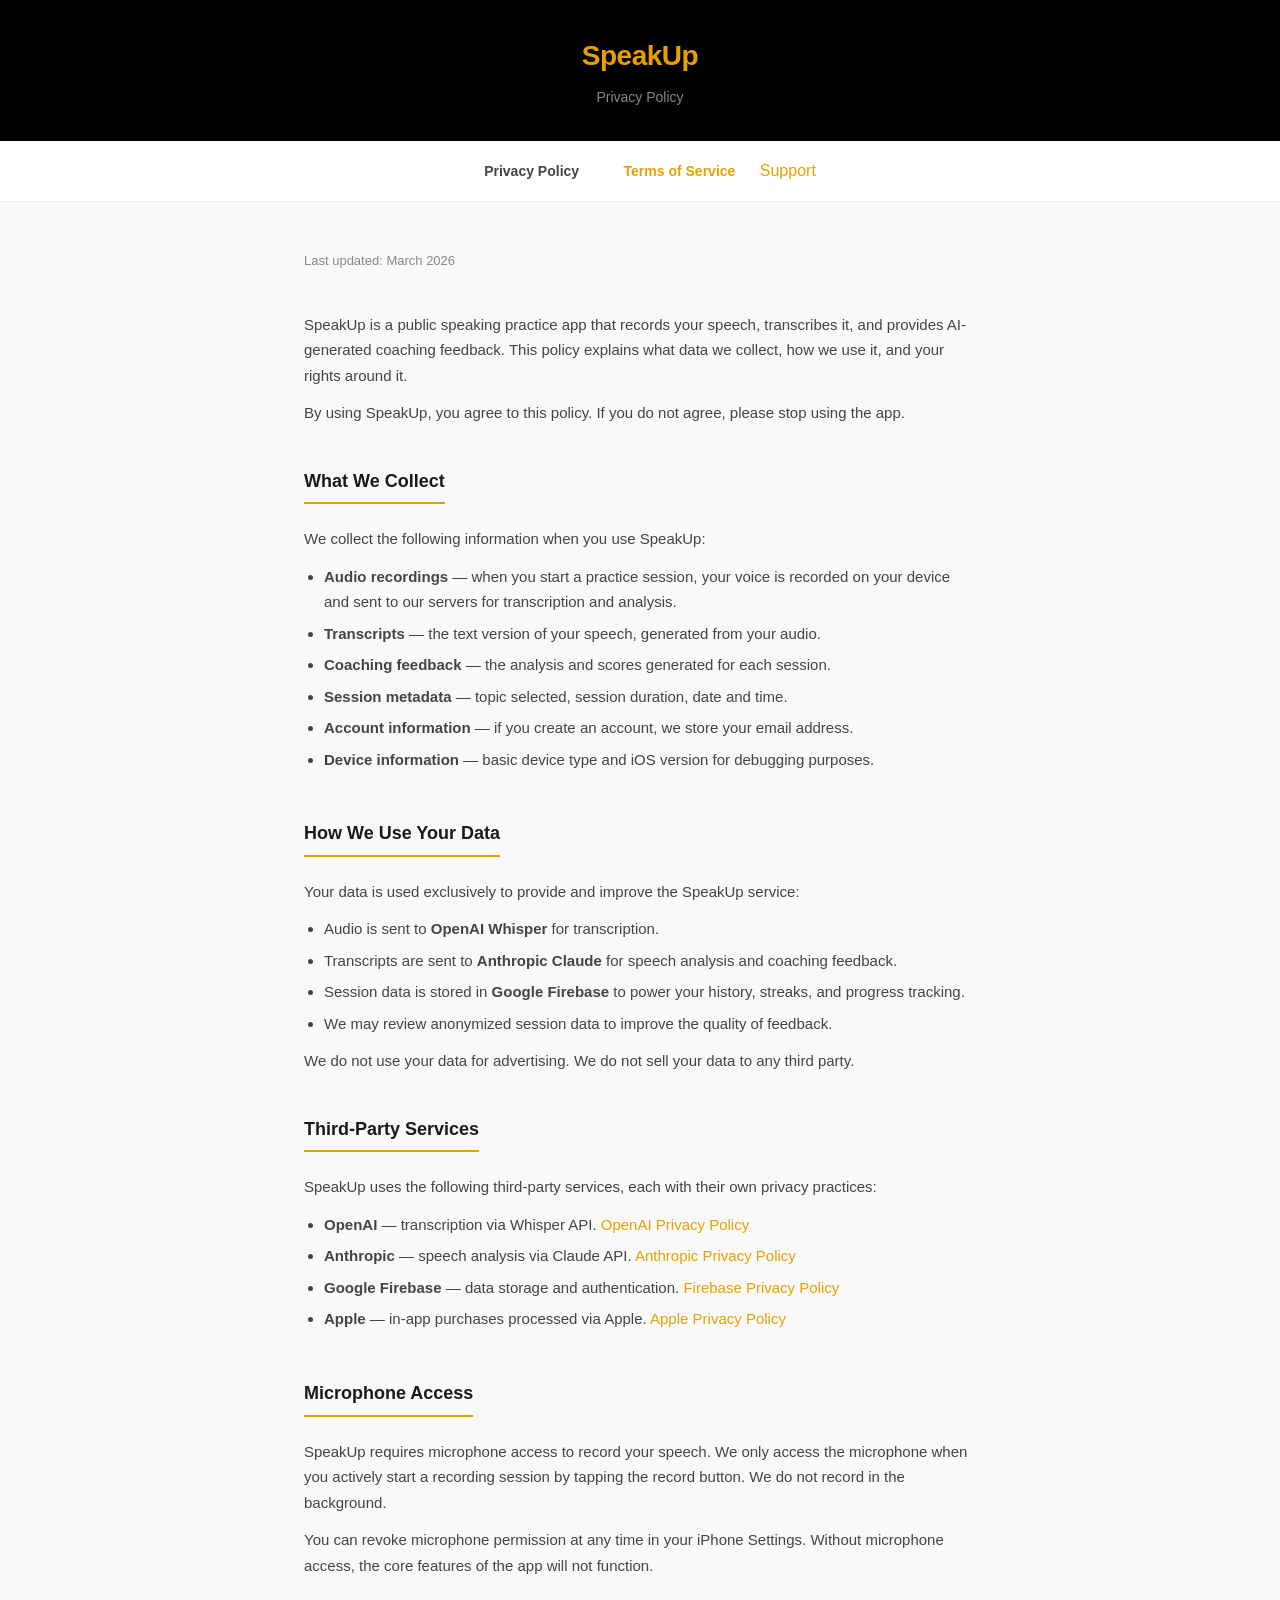
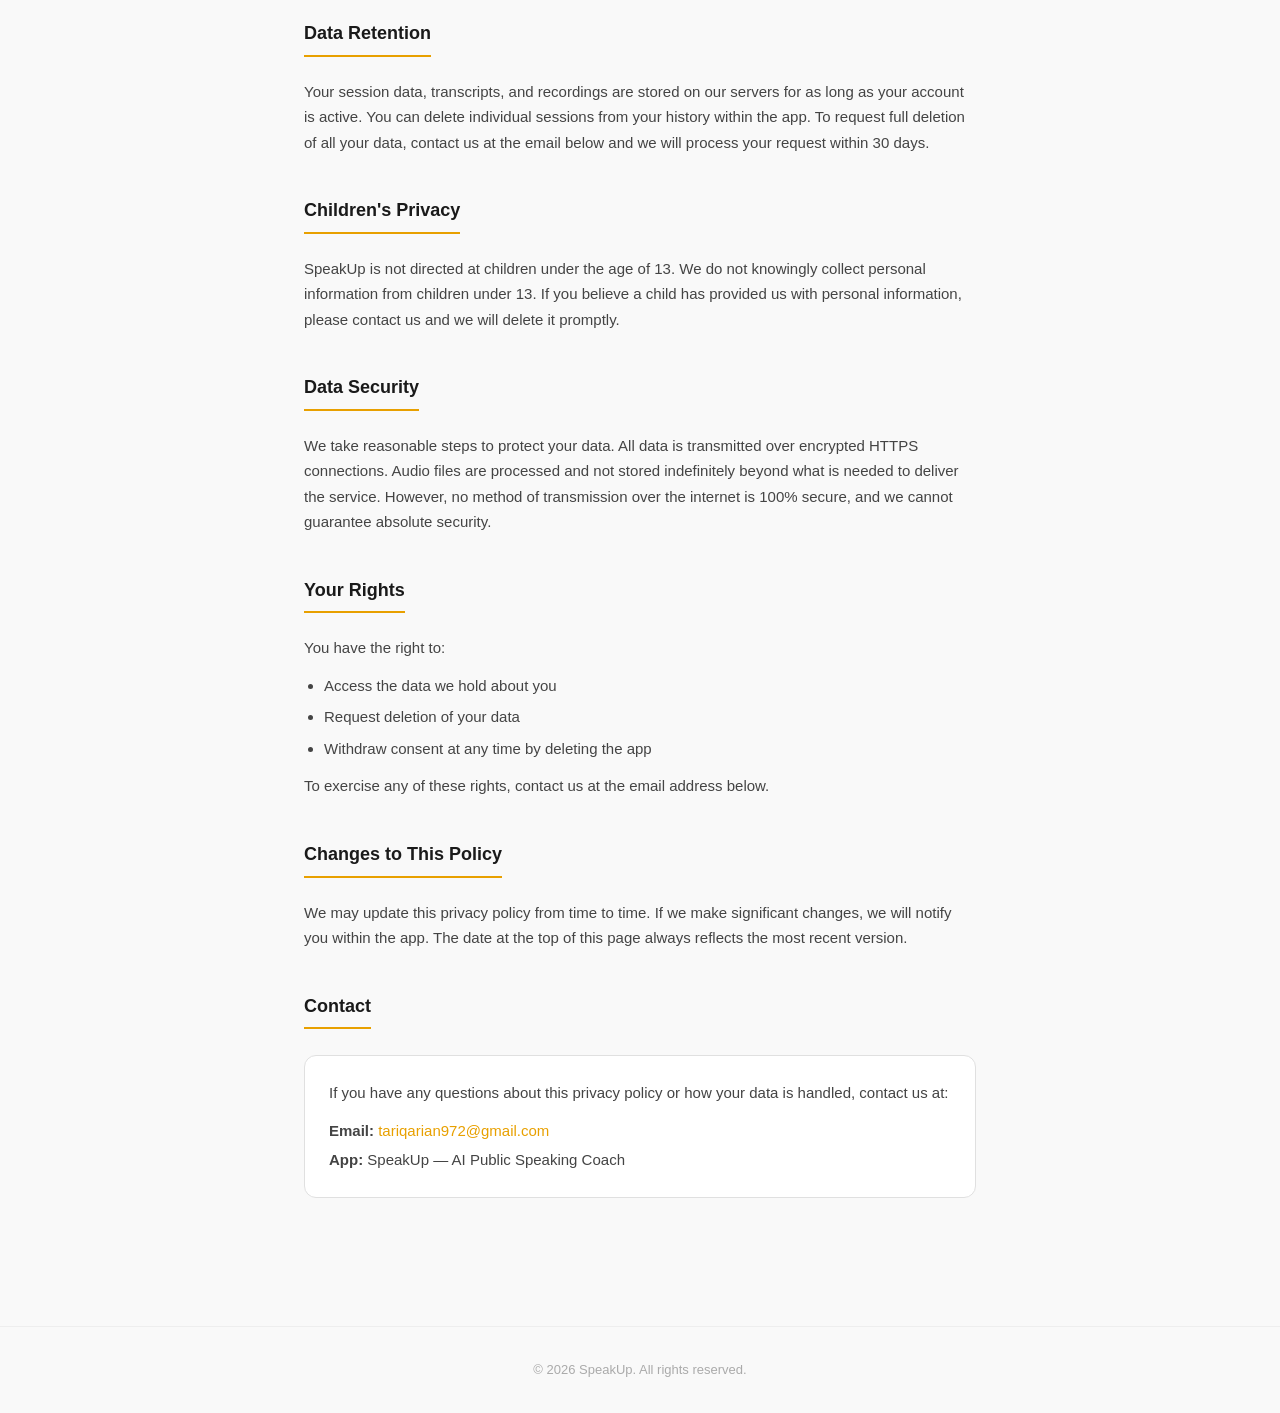
==== commit 34adf2e1: "add support link" ====
--- a/index.html
+++ b/index.html
@@ -116,6 +116,7 @@
 <div style="background: #fff; border-bottom: 1px solid #eee; padding: 16px 24px; text-align: center;">
   <a href="index.html" style="color: #444; margin: 0 20px; font-size: 14px; font-weight: 600;">Privacy Policy</a>
   <a href="terms.html" style="color: #E8A000; margin: 0 20px; font-size: 14px; font-weight: 600;">Terms of Service</a>
+  <a href="support.html">Support</a>
 </div>
 
   <div class="container">
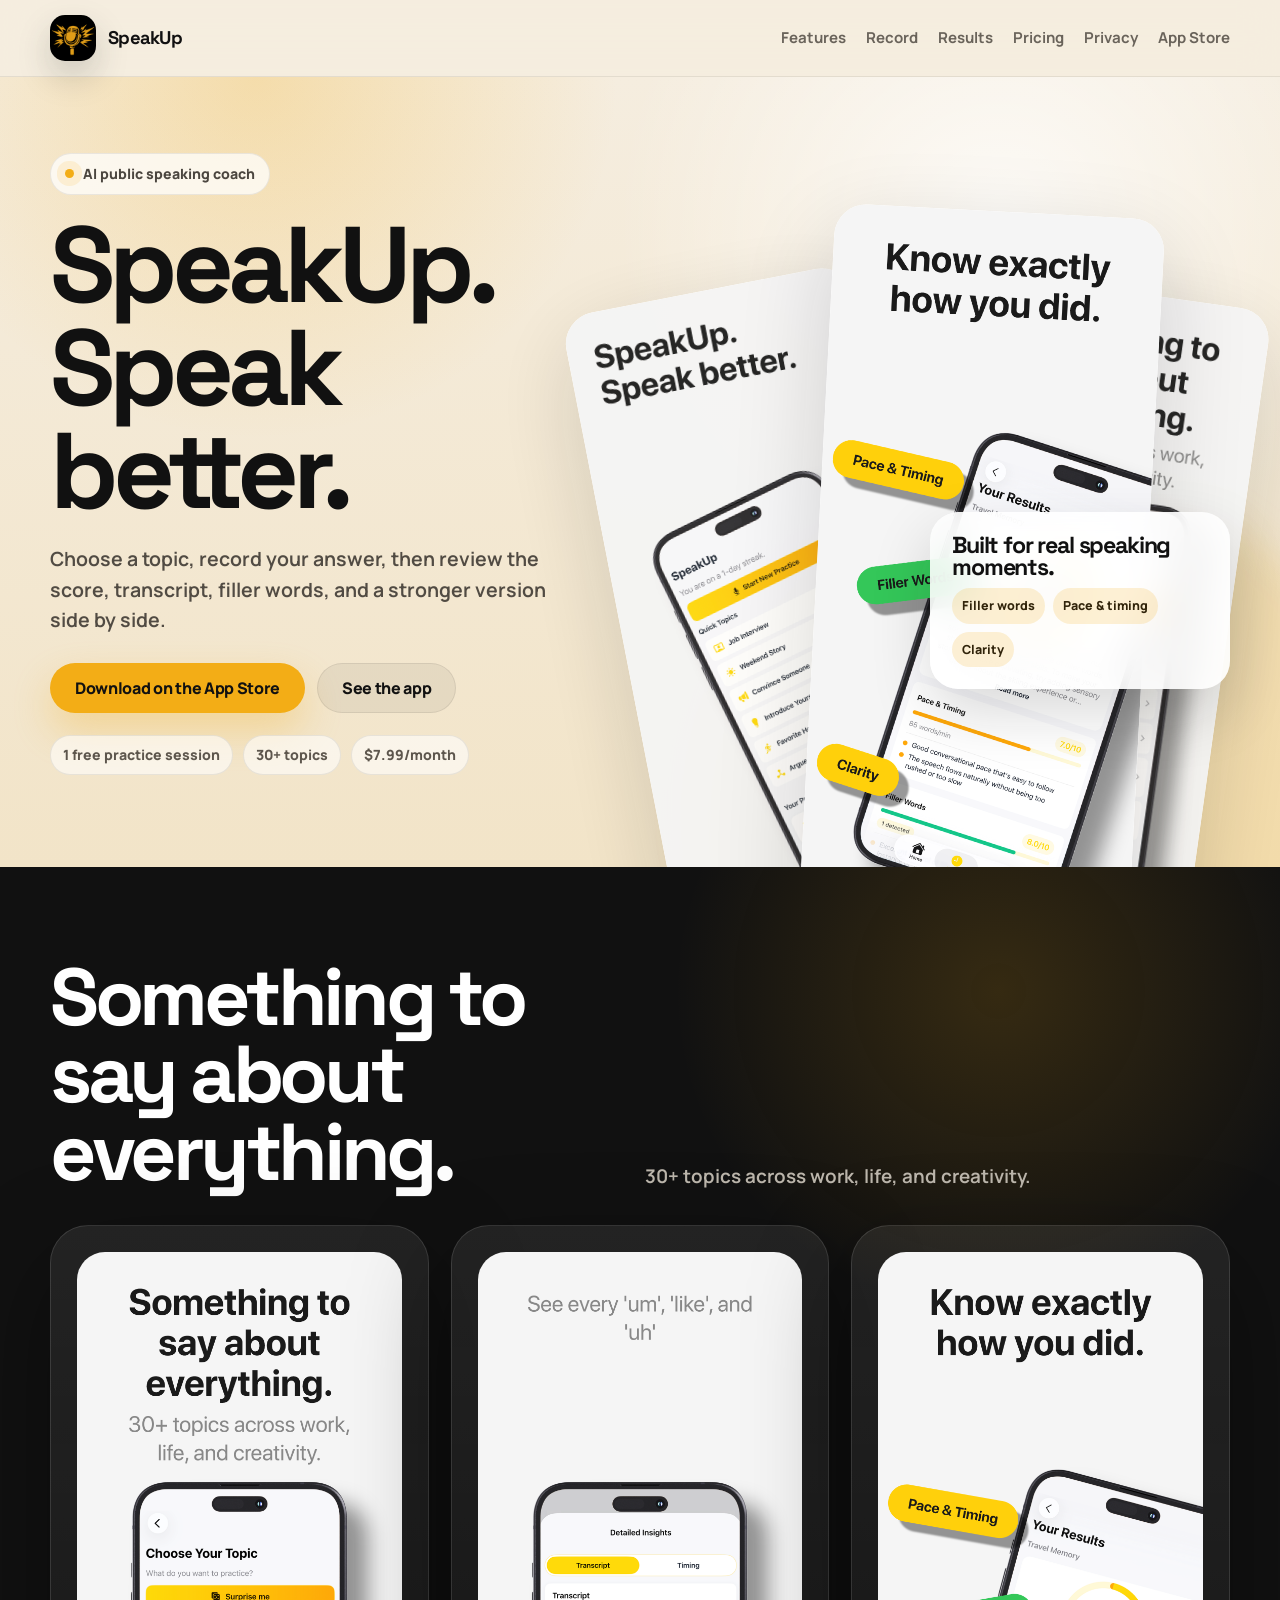
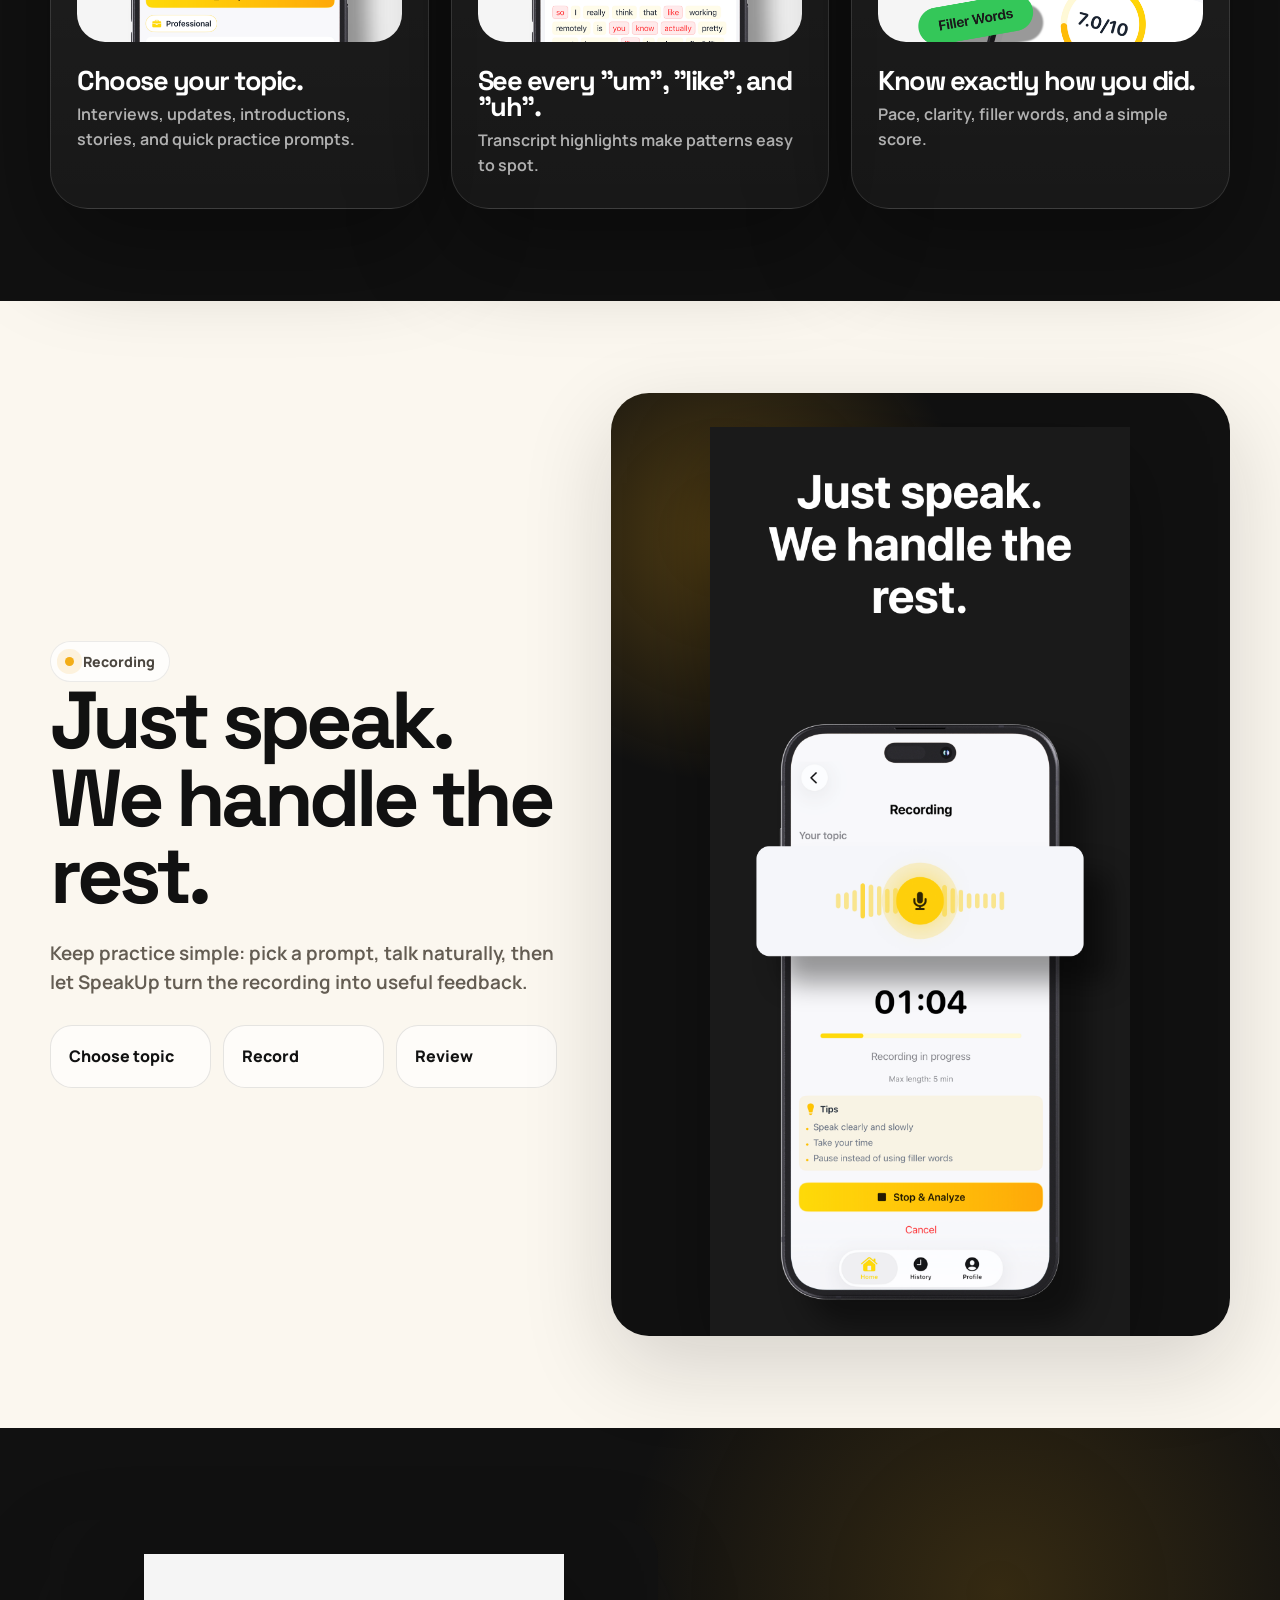
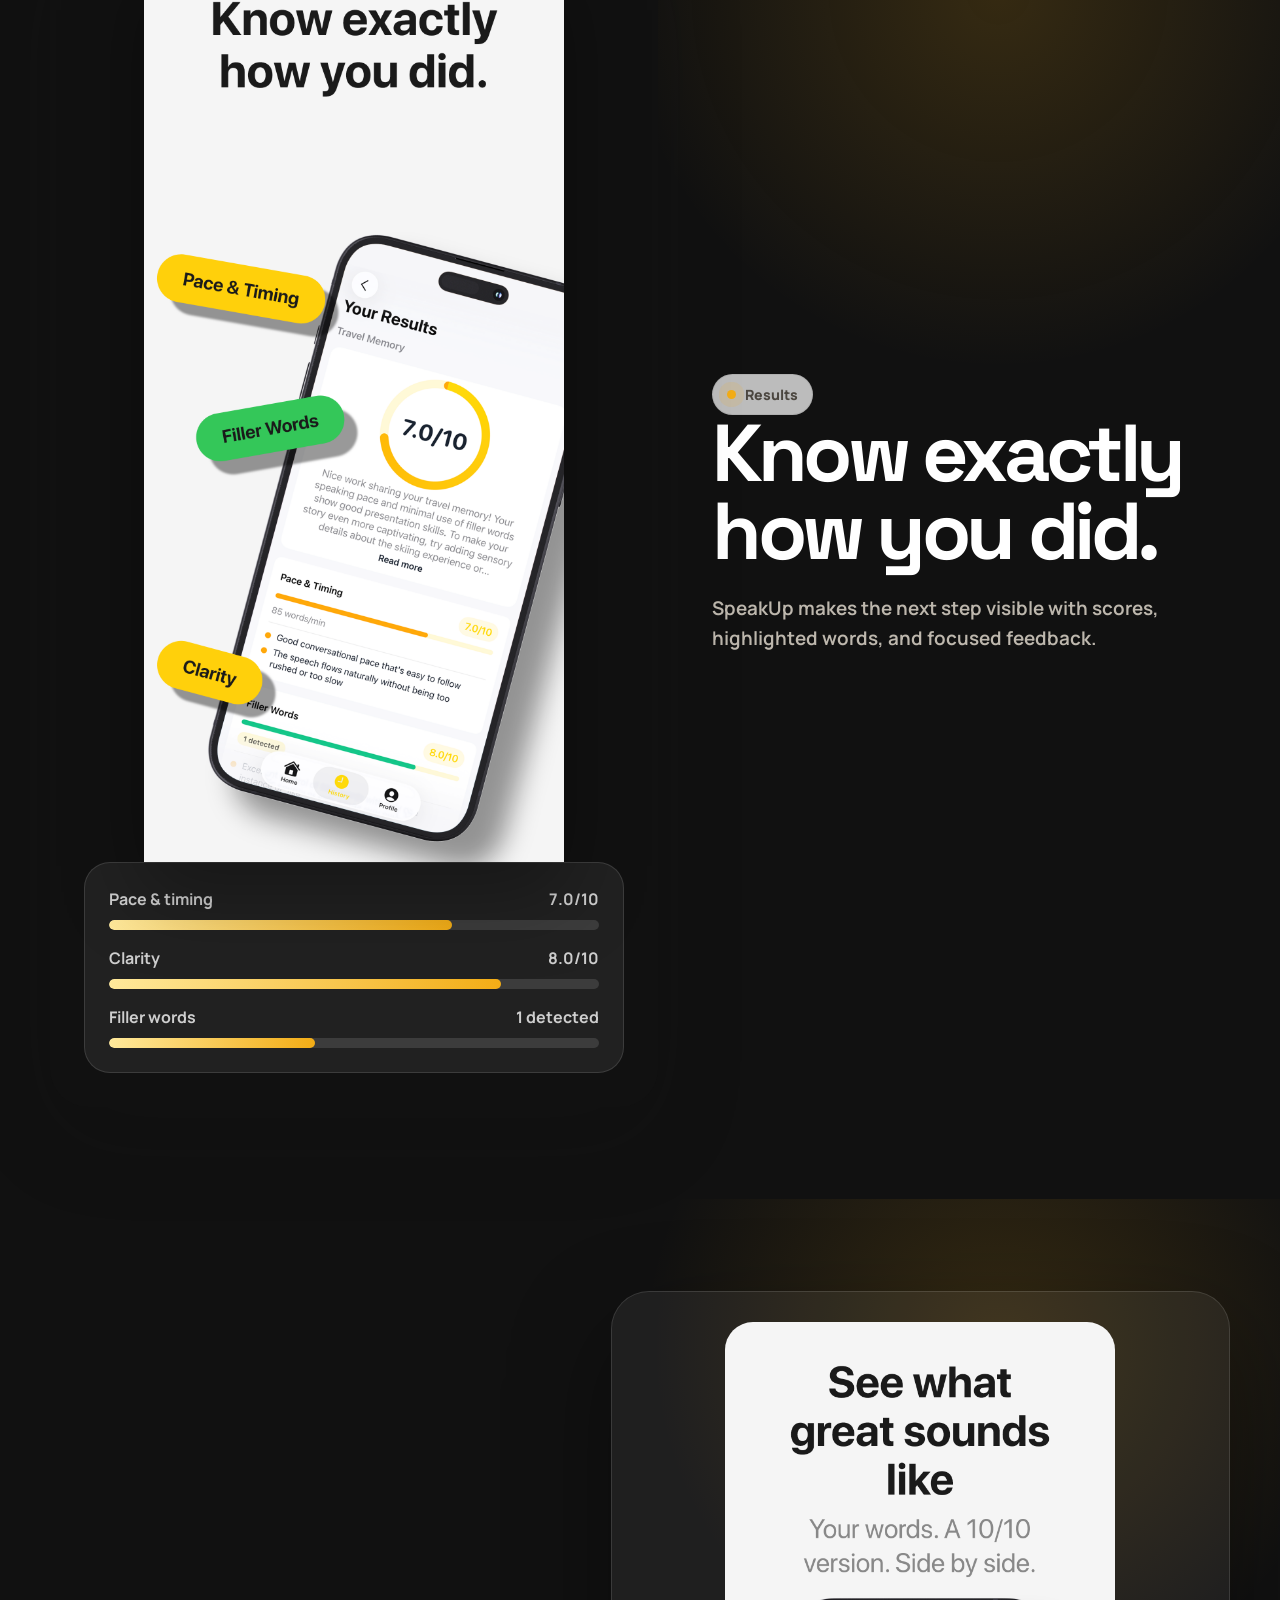
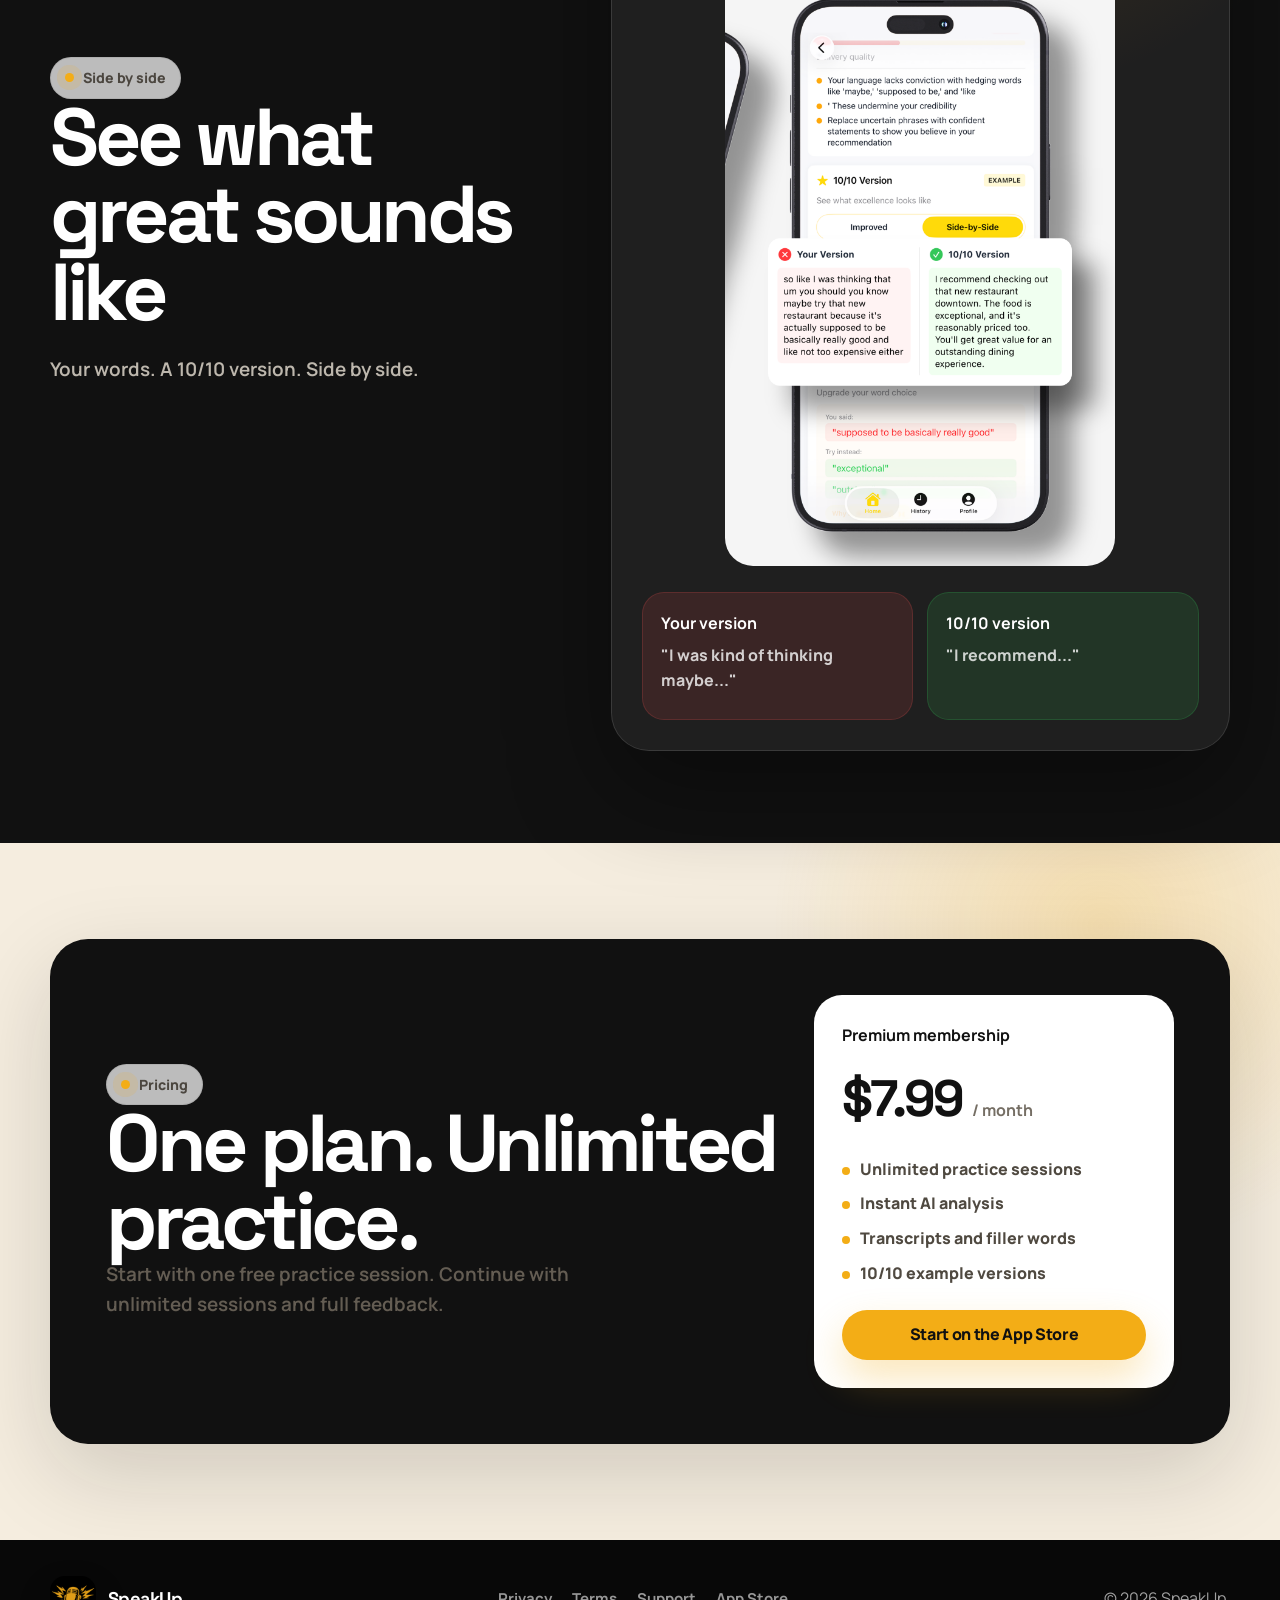
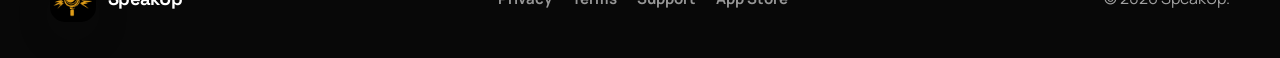
==== commit bcdfdf83: "change" ====
--- a/index.html
+++ b/index.html
@@ -3,194 +3,27 @@
 <head>
   <meta charset="UTF-8" />
   <meta name="viewport" content="width=device-width, initial-scale=1.0" />
-  <title>Privacy Policy – SpeakUp</title>
-  <style>
-    * { margin: 0; padding: 0; box-sizing: border-box; }
-
-    body {
-      font-family: -apple-system, BlinkMacSystemFont, "Segoe UI", sans-serif;
-      background: #f9f9f9;
-      color: #1a1a1a;
-      line-height: 1.7;
-    }
-
-    header {
-      background: #000;
-      padding: 32px 24px;
-      text-align: center;
-    }
-
-    header h1 {
-      color: #E8A000;
-      font-size: 28px;
-      font-weight: 700;
-      letter-spacing: -0.5px;
-    }
-
-    header p {
-      color: #888;
-      font-size: 14px;
-      margin-top: 6px;
-    }
-
-    .container {
-      max-width: 720px;
-      margin: 48px auto;
-      padding: 0 24px 80px;
-    }
-
-    .updated {
-      font-size: 13px;
-      color: #888;
-      margin-bottom: 40px;
-    }
-
-    h2 {
-      font-size: 18px;
-      font-weight: 700;
-      color: #1a1a1a;
-      margin-top: 40px;
-      margin-bottom: 10px;
-      padding-bottom: 6px;
-      border-bottom: 2px solid #E8A000;
-      display: inline-block;
-    }
-
-    p {
-      font-size: 15px;
-      color: #444;
-      margin-top: 12px;
-    }
-
-    ul {
-      margin-top: 12px;
-      padding-left: 20px;
-    }
-
-    ul li {
-      font-size: 15px;
-      color: #444;
-      margin-bottom: 6px;
-    }
-
-    a {
-      color: #E8A000;
-      text-decoration: none;
-    }
-
-    a:hover {
-      text-decoration: underline;
-    }
-
-    .contact-box {
-      background: #fff;
-      border: 1px solid #e0e0e0;
-      border-radius: 12px;
-      padding: 24px;
-      margin-top: 16px;
-    }
-
-    .contact-box p {
-      margin: 0;
-      font-size: 15px;
-      color: #444;
-    }
-
-    footer {
-      text-align: center;
-      font-size: 13px;
-      color: #aaa;
-      padding: 32px 24px;
-      border-top: 1px solid #eee;
-    }
-  </style>
+  <title>SpeakUp</title>
+  <meta name="description" content="SpeakUp landing page." />
+  <meta http-equiv="refresh" content="0; url=landing.html" />
+  <link rel="canonical" href="landing.html" />
+  <link rel="preconnect" href="https://fonts.googleapis.com" />
+  <link rel="preconnect" href="https://fonts.gstatic.com" crossorigin />
+  <link href="https://fonts.googleapis.com/css2?family=Manrope:wght@400;700;900&family=Space+Grotesk:wght@500;700&display=swap" rel="stylesheet" />
+  <link rel="icon" href="assets/icon/appstore.png" />
+  <link rel="stylesheet" href="assets/site.css" />
+  <script>
+    window.location.replace("landing.html");
+  </script>
 </head>
-<body>
-
-  <header>
-    <h1>SpeakUp</h1>
-    <p>Privacy Policy</p>
-  </header>
-  
-  <!-- Navigation Links -->
-<div style="background: #fff; border-bottom: 1px solid #eee; padding: 16px 24px; text-align: center;">
-  <a href="index.html" style="color: #444; margin: 0 20px; font-size: 14px; font-weight: 600;">Privacy Policy</a>
-  <a href="terms.html" style="color: #E8A000; margin: 0 20px; font-size: 14px; font-weight: 600;">Terms of Service</a>
-  <a href="support.html">Support</a>
-</div>
-
-  <div class="container">
-    <p class="updated">Last updated: March 2026</p>
-
-    <p>SpeakUp is a public speaking practice app that records your speech, transcribes it, and provides AI-generated coaching feedback. This policy explains what data we collect, how we use it, and your rights around it.</p>
-    <p>By using SpeakUp, you agree to this policy. If you do not agree, please stop using the app.</p>
-
-    <h2>What We Collect</h2>
-    <p>We collect the following information when you use SpeakUp:</p>
-    <ul>
-      <li><strong>Audio recordings</strong> — when you start a practice session, your voice is recorded on your device and sent to our servers for transcription and analysis.</li>
-      <li><strong>Transcripts</strong> — the text version of your speech, generated from your audio.</li>
-      <li><strong>Coaching feedback</strong> — the analysis and scores generated for each session.</li>
-      <li><strong>Session metadata</strong> — topic selected, session duration, date and time.</li>
-      <li><strong>Account information</strong> — if you create an account, we store your email address.</li>
-      <li><strong>Device information</strong> — basic device type and iOS version for debugging purposes.</li>
-    </ul>
-
-    <h2>How We Use Your Data</h2>
-    <p>Your data is used exclusively to provide and improve the SpeakUp service:</p>
-    <ul>
-      <li>Audio is sent to <strong>OpenAI Whisper</strong> for transcription.</li>
-      <li>Transcripts are sent to <strong>Anthropic Claude</strong> for speech analysis and coaching feedback.</li>
-      <li>Session data is stored in <strong>Google Firebase</strong> to power your history, streaks, and progress tracking.</li>
-      <li>We may review anonymized session data to improve the quality of feedback.</li>
-    </ul>
-    <p>We do not use your data for advertising. We do not sell your data to any third party.</p>
-
-    <h2>Third-Party Services</h2>
-    <p>SpeakUp uses the following third-party services, each with their own privacy practices:</p>
-    <ul>
-      <li><strong>OpenAI</strong> — transcription via Whisper API. <a href="https://openai.com/privacy" target="_blank">OpenAI Privacy Policy</a></li>
-      <li><strong>Anthropic</strong> — speech analysis via Claude API. <a href="https://www.anthropic.com/privacy" target="_blank">Anthropic Privacy Policy</a></li>
-      <li><strong>Google Firebase</strong> — data storage and authentication. <a href="https://firebase.google.com/support/privacy" target="_blank">Firebase Privacy Policy</a></li>
-      <li><strong>Apple</strong> — in-app purchases processed via Apple. <a href="https://www.apple.com/legal/privacy/" target="_blank">Apple Privacy Policy</a></li>
-    </ul>
-
-    <h2>Microphone Access</h2>
-    <p>SpeakUp requires microphone access to record your speech. We only access the microphone when you actively start a recording session by tapping the record button. We do not record in the background.</p>
-    <p>You can revoke microphone permission at any time in your iPhone Settings. Without microphone access, the core features of the app will not function.</p>
-
-    <h2>Data Retention</h2>
-    <p>Your session data, transcripts, and recordings are stored on our servers for as long as your account is active. You can delete individual sessions from your history within the app. To request full deletion of all your data, contact us at the email below and we will process your request within 30 days.</p>
-
-    <h2>Children's Privacy</h2>
-    <p>SpeakUp is not directed at children under the age of 13. We do not knowingly collect personal information from children under 13. If you believe a child has provided us with personal information, please contact us and we will delete it promptly.</p>
-
-    <h2>Data Security</h2>
-    <p>We take reasonable steps to protect your data. All data is transmitted over encrypted HTTPS connections. Audio files are processed and not stored indefinitely beyond what is needed to deliver the service. However, no method of transmission over the internet is 100% secure, and we cannot guarantee absolute security.</p>
-
-    <h2>Your Rights</h2>
-    <p>You have the right to:</p>
-    <ul>
-      <li>Access the data we hold about you</li>
-      <li>Request deletion of your data</li>
-      <li>Withdraw consent at any time by deleting the app</li>
-    </ul>
-    <p>To exercise any of these rights, contact us at the email address below.</p>
-
-    <h2>Changes to This Policy</h2>
-    <p>We may update this privacy policy from time to time. If we make significant changes, we will notify you within the app. The date at the top of this page always reflects the most recent version.</p>
-
-    <h2>Contact</h2>
-    <div class="contact-box">
-      <p>If you have any questions about this privacy policy or how your data is handled, contact us at:</p>
-      <p style="margin-top: 12px;"><strong>Email:</strong> <a href="mailto:tariqarian972@gmail.com">tariqarian972@gmail.com</a></p>
-      <p style="margin-top: 4px;"><strong>App:</strong> SpeakUp — AI Public Speaking Coach</p>
-    </div>
-
-  </div>
-
-  <footer>
-    © 2026 SpeakUp. All rights reserved.
-  </footer>
-
-  
+<body class="redirect-page">
+  <main class="redirect-card">
+    <a class="brand" href="landing.html">
+      <img class="brand-mark" src="assets/icon/appstore.png" alt="SpeakUp app icon" />
+      <span>SpeakUp</span>
+    </a>
+    <p>Opening the SpeakUp landing page...</p>
+    <p><a class="button button-primary" href="landing.html">Open SpeakUp</a></p>
+  </main>
+</body>
+</html>
--- a/assets/site.css
+++ b/assets/site.css
@@ -0,0 +1,986 @@
+:root {
+  --cream: #f5eddf;
+  --cream-strong: #fff7e8;
+  --ink: #111111;
+  --ink-soft: #1a1a18;
+  --muted: #69635a;
+  --muted-light: #bdb7ad;
+  --paper: #ffffff;
+  --line: rgba(17, 17, 17, 0.1);
+  --line-light: rgba(255, 255, 255, 0.12);
+  --gold: #f3ad16;
+  --gold-dark: #c58405;
+  --gold-soft: rgba(243, 173, 22, 0.18);
+  --green: #35c75a;
+  --red: #ff5656;
+  --shadow: 0 30px 90px rgba(17, 17, 17, 0.16);
+  --shadow-dark: 0 38px 100px rgba(0, 0, 0, 0.38);
+  --radius-xl: 38px;
+  --radius-lg: 28px;
+  --radius-md: 18px;
+  --max: 1180px;
+}
+
+* {
+  box-sizing: border-box;
+  margin: 0;
+  padding: 0;
+}
+
+html {
+  scroll-behavior: smooth;
+}
+
+body {
+  min-width: 320px;
+  background: var(--cream);
+  color: var(--ink);
+  font-family: "Manrope", sans-serif;
+  line-height: 1.55;
+}
+
+img {
+  display: block;
+  max-width: 100%;
+}
+
+a {
+  color: inherit;
+  text-decoration: none;
+}
+
+.wrap {
+  width: min(calc(100% - 40px), var(--max));
+  margin: 0 auto;
+}
+
+.site-header {
+  position: sticky;
+  top: 0;
+  z-index: 50;
+  border-bottom: 1px solid rgba(17, 17, 17, 0.08);
+  background: rgba(245, 237, 223, 0.84);
+  backdrop-filter: blur(18px);
+}
+
+.site-header.dark {
+  border-bottom-color: var(--line-light);
+  background: rgba(17, 17, 17, 0.9);
+  color: #ffffff;
+}
+
+.header-inner {
+  min-height: 76px;
+  display: flex;
+  align-items: center;
+  justify-content: space-between;
+  gap: 22px;
+}
+
+.brand {
+  display: inline-flex;
+  align-items: center;
+  gap: 12px;
+  font-family: "Space Grotesk", sans-serif;
+  font-size: 1.15rem;
+  font-weight: 700;
+  letter-spacing: -0.04em;
+}
+
+.brand-mark {
+  width: 46px;
+  height: 46px;
+  border-radius: 15px;
+  background: #000000;
+  object-fit: cover;
+  box-shadow: 0 15px 34px rgba(17, 17, 17, 0.18);
+}
+
+.header-nav,
+.footer-links {
+  display: flex;
+  align-items: center;
+  gap: 20px;
+  color: var(--muted);
+  font-size: 0.94rem;
+  font-weight: 700;
+}
+
+.site-header.dark .header-nav {
+  color: rgba(255, 255, 255, 0.68);
+}
+
+.header-nav a,
+.footer-links a {
+  transition: color 160ms ease, transform 160ms ease;
+}
+
+.header-nav a:hover,
+.footer-links a:hover,
+.header-nav a.active {
+  color: var(--gold);
+}
+
+.button {
+  display: inline-flex;
+  align-items: center;
+  justify-content: center;
+  min-height: 50px;
+  padding: 0 24px;
+  border-radius: 999px;
+  border: 1px solid transparent;
+  font-weight: 900;
+  letter-spacing: -0.02em;
+  transition: transform 180ms ease, box-shadow 180ms ease, background 180ms ease;
+}
+
+.button:hover {
+  transform: translateY(-2px);
+}
+
+.button-primary {
+  background: var(--gold);
+  color: #111111;
+  box-shadow: 0 18px 38px rgba(243, 173, 22, 0.3);
+}
+
+.button-ghost {
+  background: rgba(17, 17, 17, 0.06);
+  border-color: rgba(17, 17, 17, 0.08);
+  color: var(--ink);
+}
+
+.pill {
+  display: inline-flex;
+  align-items: center;
+  gap: 9px;
+  width: max-content;
+  padding: 9px 14px;
+  border-radius: 999px;
+  background: rgba(255, 255, 255, 0.72);
+  border: 1px solid rgba(17, 17, 17, 0.08);
+  color: #4b463f;
+  font-size: 0.88rem;
+  font-weight: 900;
+}
+
+.pill::before {
+  content: "";
+  width: 9px;
+  height: 9px;
+  border-radius: 999px;
+  background: var(--gold);
+  box-shadow: 0 0 0 8px rgba(243, 173, 22, 0.13);
+}
+
+h1,
+h2,
+h3 {
+  font-family: "Space Grotesk", sans-serif;
+  letter-spacing: -0.055em;
+  line-height: 0.96;
+}
+
+.hero {
+  position: relative;
+  overflow: hidden;
+  padding: 76px 0 92px;
+  background:
+    radial-gradient(circle at 20% 0%, rgba(243, 173, 22, 0.26), transparent 28%),
+    radial-gradient(circle at 78% 18%, rgba(255, 255, 255, 0.76), transparent 32%),
+    linear-gradient(180deg, var(--cream) 0%, #f2e4c8 100%);
+}
+
+.hero::after {
+  content: "";
+  position: absolute;
+  right: -8%;
+  bottom: -36%;
+  width: 54vw;
+  height: 54vw;
+  border-radius: 50%;
+  background: rgba(243, 173, 22, 0.16);
+  filter: blur(18px);
+  pointer-events: none;
+}
+
+.hero-grid {
+  position: relative;
+  z-index: 1;
+  display: grid;
+  grid-template-columns: 0.88fr 1.12fr;
+  gap: 42px;
+  align-items: center;
+}
+
+.hero-copy h1 {
+  max-width: 8ch;
+  margin: 18px 0 22px;
+  font-size: clamp(4.2rem, 8.4vw, 8.4rem);
+}
+
+.hero-copy p {
+  max-width: 42rem;
+  color: #514b43;
+  font-size: clamp(1.06rem, 1.7vw, 1.22rem);
+  font-weight: 650;
+}
+
+.hero-actions {
+  display: flex;
+  flex-wrap: wrap;
+  gap: 12px;
+  margin-top: 28px;
+}
+
+.mini-row {
+  display: flex;
+  flex-wrap: wrap;
+  gap: 10px;
+  margin-top: 22px;
+}
+
+.mini-row span {
+  padding: 8px 12px;
+  border-radius: 999px;
+  background: rgba(255, 255, 255, 0.58);
+  border: 1px solid rgba(17, 17, 17, 0.08);
+  color: #5d564d;
+  font-size: 0.88rem;
+  font-weight: 800;
+}
+
+.poster-stage {
+  position: relative;
+  min-height: 590px;
+}
+
+.poster {
+  position: absolute;
+  overflow: hidden;
+  border-radius: 32px;
+  background: #ffffff;
+  box-shadow: var(--shadow);
+}
+
+.poster img {
+  width: 100%;
+  height: 100%;
+  object-fit: cover;
+}
+
+.poster-main {
+  right: 13%;
+  top: 42px;
+  z-index: 3;
+  width: min(330px, 42vw);
+  transform: rotate(3deg);
+}
+
+.poster-left {
+  left: 4%;
+  top: 116px;
+  z-index: 2;
+  width: min(292px, 35vw);
+  opacity: 0.94;
+  transform: rotate(-11deg);
+}
+
+.poster-right {
+  right: 0;
+  top: 120px;
+  z-index: 1;
+  width: min(292px, 34vw);
+  opacity: 0.94;
+  transform: rotate(8deg);
+}
+
+.floating-card {
+  position: absolute;
+  right: 0;
+  bottom: 70px;
+  z-index: 4;
+  max-width: 300px;
+  padding: 22px;
+  border-radius: 28px;
+  background: rgba(255, 255, 255, 0.88);
+  box-shadow: 0 24px 60px rgba(17, 17, 17, 0.16);
+  backdrop-filter: blur(18px);
+}
+
+.floating-card strong {
+  display: block;
+  margin-bottom: 10px;
+  font-family: "Space Grotesk", sans-serif;
+  font-size: 1.45rem;
+  line-height: 0.96;
+  letter-spacing: -0.05em;
+}
+
+.chip-cloud {
+  display: flex;
+  flex-wrap: wrap;
+  gap: 8px;
+}
+
+.chip-cloud span {
+  padding: 8px 10px;
+  border-radius: 999px;
+  background: var(--gold-soft);
+  color: #31240b;
+  font-size: 0.78rem;
+  font-weight: 900;
+}
+
+.section {
+  padding: 92px 0;
+}
+
+.section-dark {
+  background:
+    radial-gradient(circle at 78% 12%, rgba(243, 173, 22, 0.16), transparent 24%),
+    #111111;
+  color: #ffffff;
+}
+
+.section-light {
+  background: #fbf7ef;
+}
+
+.section-heading {
+  display: grid;
+  grid-template-columns: 0.96fr 1fr;
+  gap: 34px;
+  align-items: end;
+  margin-bottom: 34px;
+}
+
+.section-heading h2,
+.split-copy h2,
+.pricing-copy h2,
+.doc-hero h1 {
+  font-size: clamp(3rem, 6.3vw, 6.7rem);
+}
+
+.section-heading p,
+.split-copy p,
+.pricing-copy p {
+  max-width: 34rem;
+  color: var(--muted-light);
+  font-size: clamp(1.04rem, 1.6vw, 1.18rem);
+  font-weight: 650;
+}
+
+.section-light .section-heading p,
+.section-light .split-copy p,
+.pricing-copy p {
+  color: #645d53;
+}
+
+.visual-grid {
+  display: grid;
+  grid-template-columns: repeat(3, 1fr);
+  gap: 22px;
+}
+
+.visual-card {
+  min-height: 570px;
+  overflow: hidden;
+  border: 1px solid var(--line-light);
+  border-radius: var(--radius-xl);
+  background: linear-gradient(180deg, rgba(255, 255, 255, 0.08), rgba(255, 255, 255, 0.03));
+  box-shadow: var(--shadow-dark);
+}
+
+.visual-image {
+  height: 390px;
+  display: grid;
+  place-items: start center;
+  overflow: hidden;
+  margin: 26px 26px 0;
+  border-radius: 28px;
+  background: #f4f4f4;
+}
+
+.visual-image img {
+  width: 100%;
+  height: auto;
+}
+
+.visual-card h3 {
+  padding: 26px 26px 8px;
+  color: #ffffff;
+  font-size: 1.7rem;
+}
+
+.visual-card p {
+  padding: 0 26px 30px;
+  color: rgba(255, 255, 255, 0.66);
+  font-size: 1rem;
+  font-weight: 650;
+}
+
+.split {
+  display: grid;
+  grid-template-columns: 0.9fr 1.1fr;
+  gap: 54px;
+  align-items: center;
+}
+
+.split.reverse {
+  grid-template-columns: 1.08fr 0.92fr;
+}
+
+.split-copy h2 {
+  margin-bottom: 24px;
+}
+
+.step-row {
+  display: grid;
+  grid-template-columns: repeat(3, 1fr);
+  gap: 12px;
+  margin-top: 28px;
+}
+
+.step-pill {
+  padding: 18px;
+  border-radius: 22px;
+  border: 1px solid var(--line);
+  background: rgba(255, 255, 255, 0.64);
+  font-weight: 900;
+}
+
+.showcase-panel {
+  position: relative;
+  overflow: hidden;
+  border-radius: var(--radius-xl);
+  background: #111111;
+  box-shadow: var(--shadow);
+}
+
+.showcase-panel.gold {
+  background:
+    radial-gradient(circle at 18% 15%, rgba(243, 173, 22, 0.28), transparent 26%),
+    #111111;
+}
+
+.showcase-panel img {
+  width: min(420px, 74%);
+  margin: 34px auto 0;
+  filter: drop-shadow(0 30px 40px rgba(0, 0, 0, 0.32));
+}
+
+.score-bars {
+  margin: 0 34px 34px;
+  padding: 24px;
+  border-radius: 26px;
+  border: 1px solid var(--line-light);
+  background: rgba(255, 255, 255, 0.07);
+}
+
+.bar-row {
+  margin-top: 16px;
+}
+
+.bar-row:first-child {
+  margin-top: 0;
+}
+
+.bar-row span {
+  display: flex;
+  justify-content: space-between;
+  margin-bottom: 8px;
+  color: rgba(255, 255, 255, 0.78);
+  font-weight: 900;
+}
+
+.bar {
+  height: 10px;
+  overflow: hidden;
+  border-radius: 999px;
+  background: rgba(255, 255, 255, 0.12);
+}
+
+.bar i {
+  display: block;
+  height: 100%;
+  border-radius: inherit;
+  background: linear-gradient(90deg, #ffe99b, var(--gold));
+}
+
+.compare-board {
+  padding: 30px;
+  border-radius: var(--radius-xl);
+  border: 1px solid var(--line-light);
+  background: rgba(255, 255, 255, 0.06);
+  box-shadow: var(--shadow-dark);
+}
+
+.compare-board img {
+  width: min(390px, 76%);
+  margin: 0 auto 26px;
+  border-radius: 28px;
+}
+
+.compare-row {
+  display: grid;
+  grid-template-columns: 1fr 1fr;
+  gap: 14px;
+}
+
+.compare-note {
+  min-height: 128px;
+  padding: 18px;
+  border-radius: 22px;
+  color: rgba(255, 255, 255, 0.78);
+  font-weight: 750;
+}
+
+.compare-note.bad {
+  background: rgba(255, 86, 86, 0.12);
+  border: 1px solid rgba(255, 86, 86, 0.18);
+}
+
+.compare-note.good {
+  background: rgba(53, 199, 90, 0.13);
+  border: 1px solid rgba(53, 199, 90, 0.2);
+}
+
+.compare-note strong {
+  display: block;
+  margin-bottom: 8px;
+  color: #ffffff;
+}
+
+.pricing-section {
+  padding: 96px 0;
+  background:
+    radial-gradient(circle at 86% 12%, rgba(243, 173, 22, 0.24), transparent 26%),
+    var(--cream);
+}
+
+.pricing-card {
+  display: grid;
+  grid-template-columns: 1fr 360px;
+  gap: 28px;
+  align-items: center;
+  padding: clamp(28px, 5vw, 56px);
+  border-radius: var(--radius-xl);
+  background: #111111;
+  color: #ffffff;
+  box-shadow: var(--shadow);
+}
+
+.price-box {
+  padding: 28px;
+  border-radius: 28px;
+  background: #ffffff;
+  color: #111111;
+}
+
+.price {
+  margin: 12px 0 18px;
+  font-family: "Space Grotesk", sans-serif;
+  font-size: 3.2rem;
+  font-weight: 700;
+  letter-spacing: -0.06em;
+}
+
+.price small {
+  color: #756e64;
+  font-family: "Manrope", sans-serif;
+  font-size: 1rem;
+  letter-spacing: 0;
+}
+
+.price-list {
+  display: grid;
+  gap: 10px;
+  margin-bottom: 24px;
+  color: #4f4940;
+  font-weight: 800;
+}
+
+.price-list span::before {
+  content: "";
+  display: inline-block;
+  width: 8px;
+  height: 8px;
+  margin-right: 10px;
+  border-radius: 999px;
+  background: var(--gold);
+}
+
+.site-footer {
+  background: #080808;
+  color: rgba(255, 255, 255, 0.62);
+  padding: 36px 0;
+}
+
+.footer-inner {
+  display: flex;
+  align-items: center;
+  justify-content: space-between;
+  gap: 24px;
+}
+
+.site-footer .brand {
+  color: #ffffff;
+}
+
+.site-footer .footer-links {
+  color: rgba(255, 255, 255, 0.58);
+}
+
+.doc-page {
+  background:
+    radial-gradient(circle at 16% 0%, rgba(243, 173, 22, 0.2), transparent 28%),
+    linear-gradient(180deg, #111111 0, #111111 430px, #f7f1e7 430px);
+}
+
+.doc-hero {
+  padding: 68px 0 54px;
+  color: #ffffff;
+}
+
+.doc-hero h1 {
+  margin-top: 16px;
+}
+
+.doc-hero p {
+  max-width: 44rem;
+  margin-top: 18px;
+  color: rgba(255, 255, 255, 0.68);
+  font-size: 1.08rem;
+  font-weight: 650;
+}
+
+.doc-layout {
+  display: grid;
+  grid-template-columns: 240px minmax(0, 1fr);
+  gap: 24px;
+  align-items: start;
+  padding-bottom: 80px;
+}
+
+.doc-nav {
+  position: sticky;
+  top: 98px;
+  display: grid;
+  gap: 10px;
+  padding: 18px;
+  border-radius: 24px;
+  background: rgba(255, 255, 255, 0.72);
+  border: 1px solid rgba(17, 17, 17, 0.08);
+  box-shadow: 0 20px 50px rgba(17, 17, 17, 0.08);
+  backdrop-filter: blur(16px);
+}
+
+.doc-nav a {
+  padding: 11px 12px;
+  border-radius: 15px;
+  color: #625b51;
+  font-weight: 900;
+}
+
+.doc-nav a:hover,
+.doc-nav a.active {
+  background: var(--gold);
+  color: #111111;
+}
+
+.doc-card {
+  padding: clamp(26px, 5vw, 56px);
+  border-radius: 34px;
+  background: rgba(255, 255, 255, 0.9);
+  border: 1px solid rgba(17, 17, 17, 0.08);
+  box-shadow: 0 26px 80px rgba(17, 17, 17, 0.1);
+}
+
+.doc-card.compact {
+  max-width: 880px;
+  margin: 0 auto;
+}
+
+.doc-meta {
+  color: #7a7268;
+  font-size: 0.95rem;
+  font-weight: 900;
+  margin-bottom: 28px;
+}
+
+.doc-card h2 {
+  margin-top: 38px;
+  padding-top: 8px;
+  color: #111111;
+  font-size: clamp(1.75rem, 3vw, 2.35rem);
+}
+
+.doc-card h2:first-of-type {
+  margin-top: 0;
+}
+
+.doc-card h3 {
+  margin: 26px 0 10px;
+  font-size: 1.25rem;
+  letter-spacing: -0.04em;
+}
+
+.doc-card p,
+.doc-card li {
+  color: #4d4740;
+  font-size: 1.02rem;
+}
+
+.doc-card p {
+  margin-top: 14px;
+}
+
+.doc-card ul,
+.doc-card ol {
+  margin: 14px 0 20px 1.35rem;
+}
+
+.doc-card li {
+  margin: 7px 0;
+}
+
+.doc-card a {
+  color: var(--gold-dark);
+  font-weight: 900;
+}
+
+.toc,
+.notice,
+.contact-panel,
+.faq-card {
+  border: 1px solid rgba(17, 17, 17, 0.08);
+  border-radius: 24px;
+  background: #fffaf0;
+}
+
+.toc,
+.notice {
+  padding: 24px;
+  margin: 22px 0 32px;
+}
+
+.toc h2,
+.toc h3 {
+  margin-top: 0;
+  padding-top: 0;
+}
+
+.toc ol {
+  columns: 2;
+}
+
+.notice {
+  border-left: 6px solid var(--gold);
+}
+
+.contact-panel {
+  padding: 30px;
+  margin: 26px 0 36px;
+  text-align: center;
+}
+
+.contact-panel h2,
+.contact-panel h3 {
+  margin-top: 0;
+}
+
+.contact-email {
+  display: inline-flex;
+  margin: 16px 0;
+  color: var(--gold-dark);
+  font-size: clamp(1.2rem, 2.4vw, 1.7rem);
+  font-weight: 900;
+}
+
+.faq-grid {
+  display: grid;
+  gap: 14px;
+  margin-top: 20px;
+}
+
+.faq-card {
+  padding: 22px;
+}
+
+.faq-card h3 {
+  margin-top: 0;
+  color: #111111;
+}
+
+.redirect-page {
+  display: grid;
+  min-height: 100vh;
+  place-items: center;
+  background: #111111;
+  color: #ffffff;
+  text-align: center;
+}
+
+.redirect-card {
+  width: min(calc(100% - 40px), 460px);
+  padding: 34px;
+  border-radius: 28px;
+  background: rgba(255, 255, 255, 0.08);
+  border: 1px solid var(--line-light);
+}
+
+.redirect-card .brand {
+  justify-content: center;
+  margin-bottom: 16px;
+}
+
+@media (max-width: 980px) {
+  .header-nav {
+    gap: 12px;
+    font-size: 0.86rem;
+  }
+
+  .hero-grid,
+  .section-heading,
+  .split,
+  .split.reverse,
+  .pricing-card,
+  .doc-layout {
+    grid-template-columns: 1fr;
+  }
+
+  .poster-stage {
+    min-height: 510px;
+  }
+
+  .poster-main {
+    right: 20%;
+    width: min(310px, 48vw);
+  }
+
+  .poster-left {
+    left: 0;
+    width: min(260px, 38vw);
+  }
+
+  .poster-right {
+    width: min(260px, 38vw);
+  }
+
+  .visual-grid,
+  .step-row {
+    grid-template-columns: 1fr;
+  }
+
+  .visual-card {
+    min-height: auto;
+  }
+
+  .visual-image {
+    height: 440px;
+  }
+
+  .doc-nav {
+    position: static;
+    grid-template-columns: repeat(4, 1fr);
+  }
+}
+
+@media (max-width: 720px) {
+  .wrap {
+    width: min(calc(100% - 28px), var(--max));
+  }
+
+  .header-inner {
+    min-height: 68px;
+  }
+
+  .header-nav a:nth-child(n+4) {
+    display: none;
+  }
+
+  .brand-mark {
+    width: 40px;
+    height: 40px;
+  }
+
+  .hero {
+    padding: 48px 0 66px;
+  }
+
+  .hero-copy h1 {
+    font-size: clamp(3.6rem, 19vw, 5.5rem);
+  }
+
+  .poster-stage {
+    min-height: 420px;
+  }
+
+  .poster-main {
+    right: 6%;
+    top: 26px;
+    width: 58vw;
+  }
+
+  .poster-left {
+    left: -7%;
+    top: 96px;
+    width: 48vw;
+  }
+
+  .poster-right {
+    display: none;
+  }
+
+  .floating-card {
+    right: 6px;
+    bottom: 18px;
+    max-width: 240px;
+  }
+
+  .section,
+  .pricing-section {
+    padding: 66px 0;
+  }
+
+  .section-heading h2,
+  .split-copy h2,
+  .pricing-copy h2,
+  .doc-hero h1 {
+    font-size: clamp(2.8rem, 15vw, 4.6rem);
+  }
+
+  .visual-image {
+    height: 350px;
+    margin: 18px 18px 0;
+  }
+
+  .showcase-panel img {
+    width: 86%;
+  }
+
+  .compare-row,
+  .doc-nav,
+  .toc ol {
+    grid-template-columns: 1fr;
+    columns: 1;
+  }
+
+  .doc-page {
+    background: linear-gradient(180deg, #111111 0, #111111 380px, #f7f1e7 380px);
+  }
+
+  .doc-hero {
+    padding: 42px 0 36px;
+  }
+
+  .footer-inner {
+    flex-direction: column;
+    align-items: flex-start;
+  }
+
+  .footer-links {
+    flex-wrap: wrap;
+  }
+}
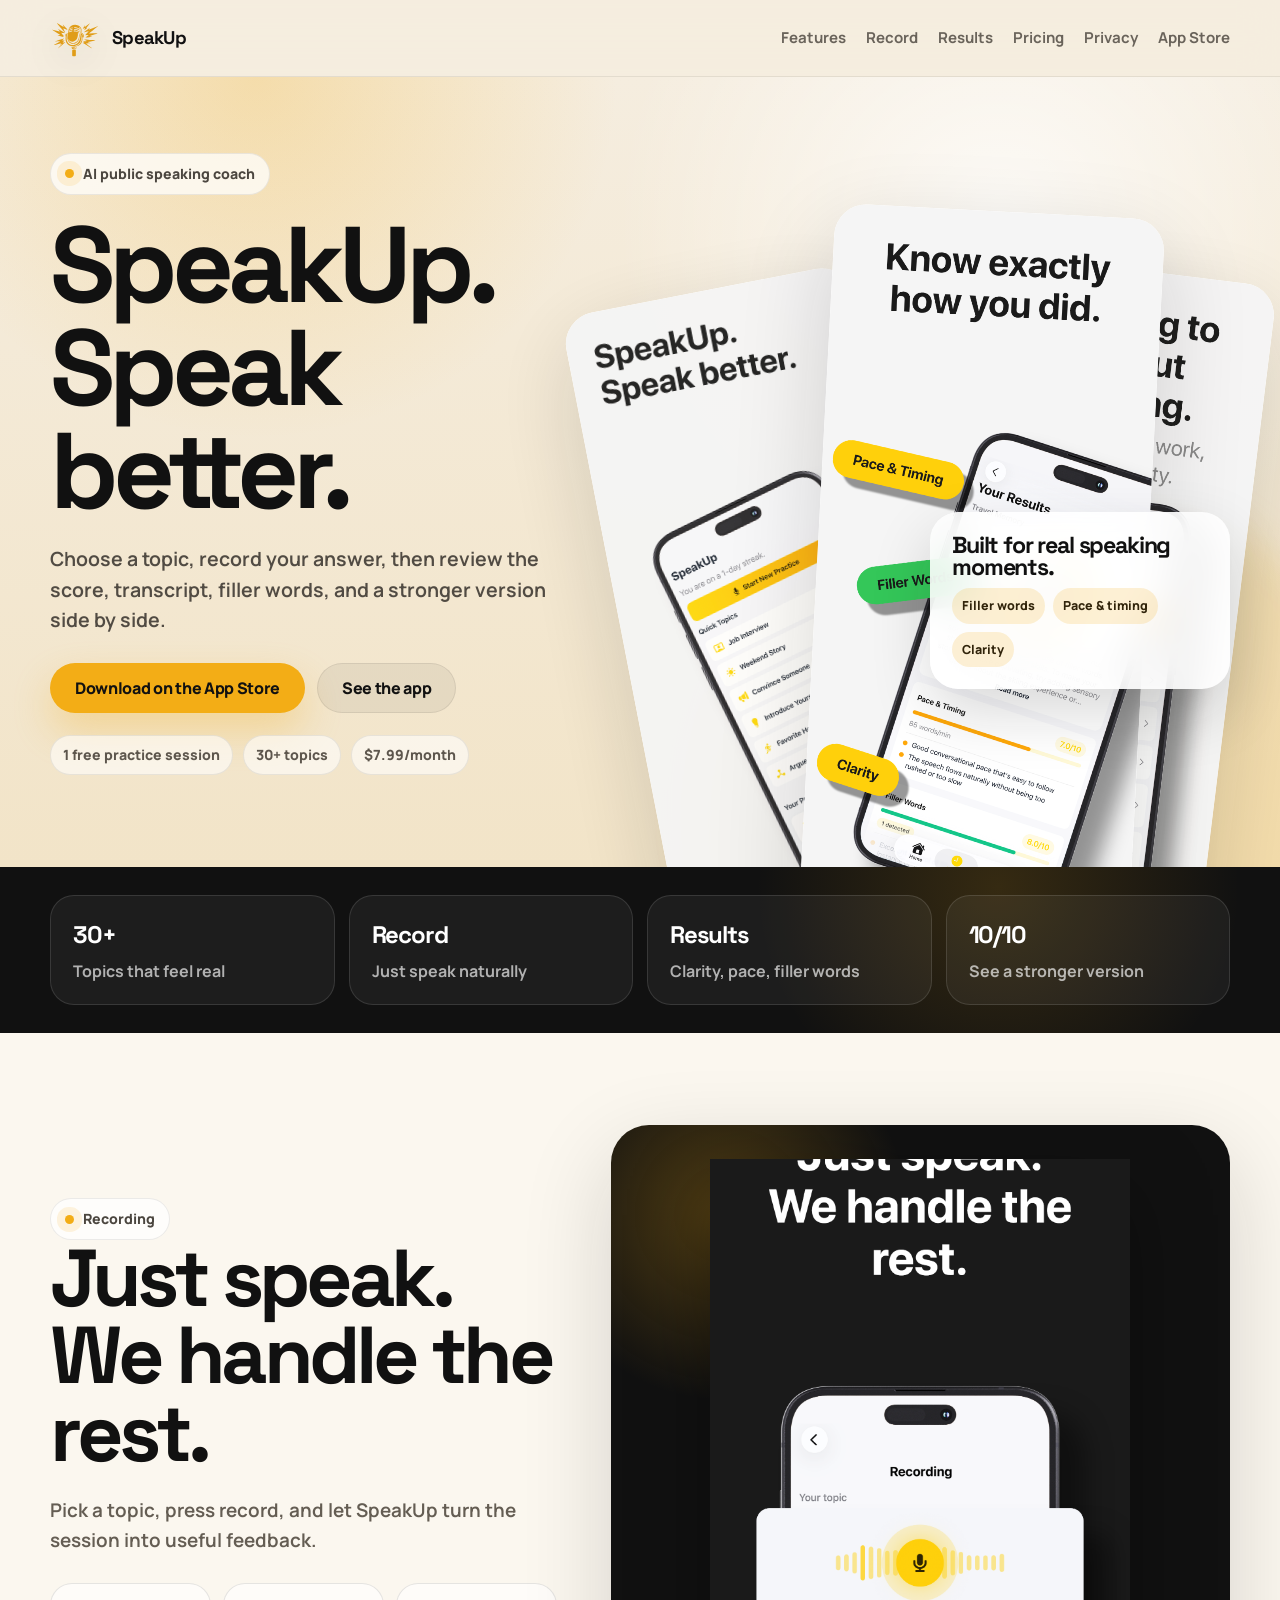
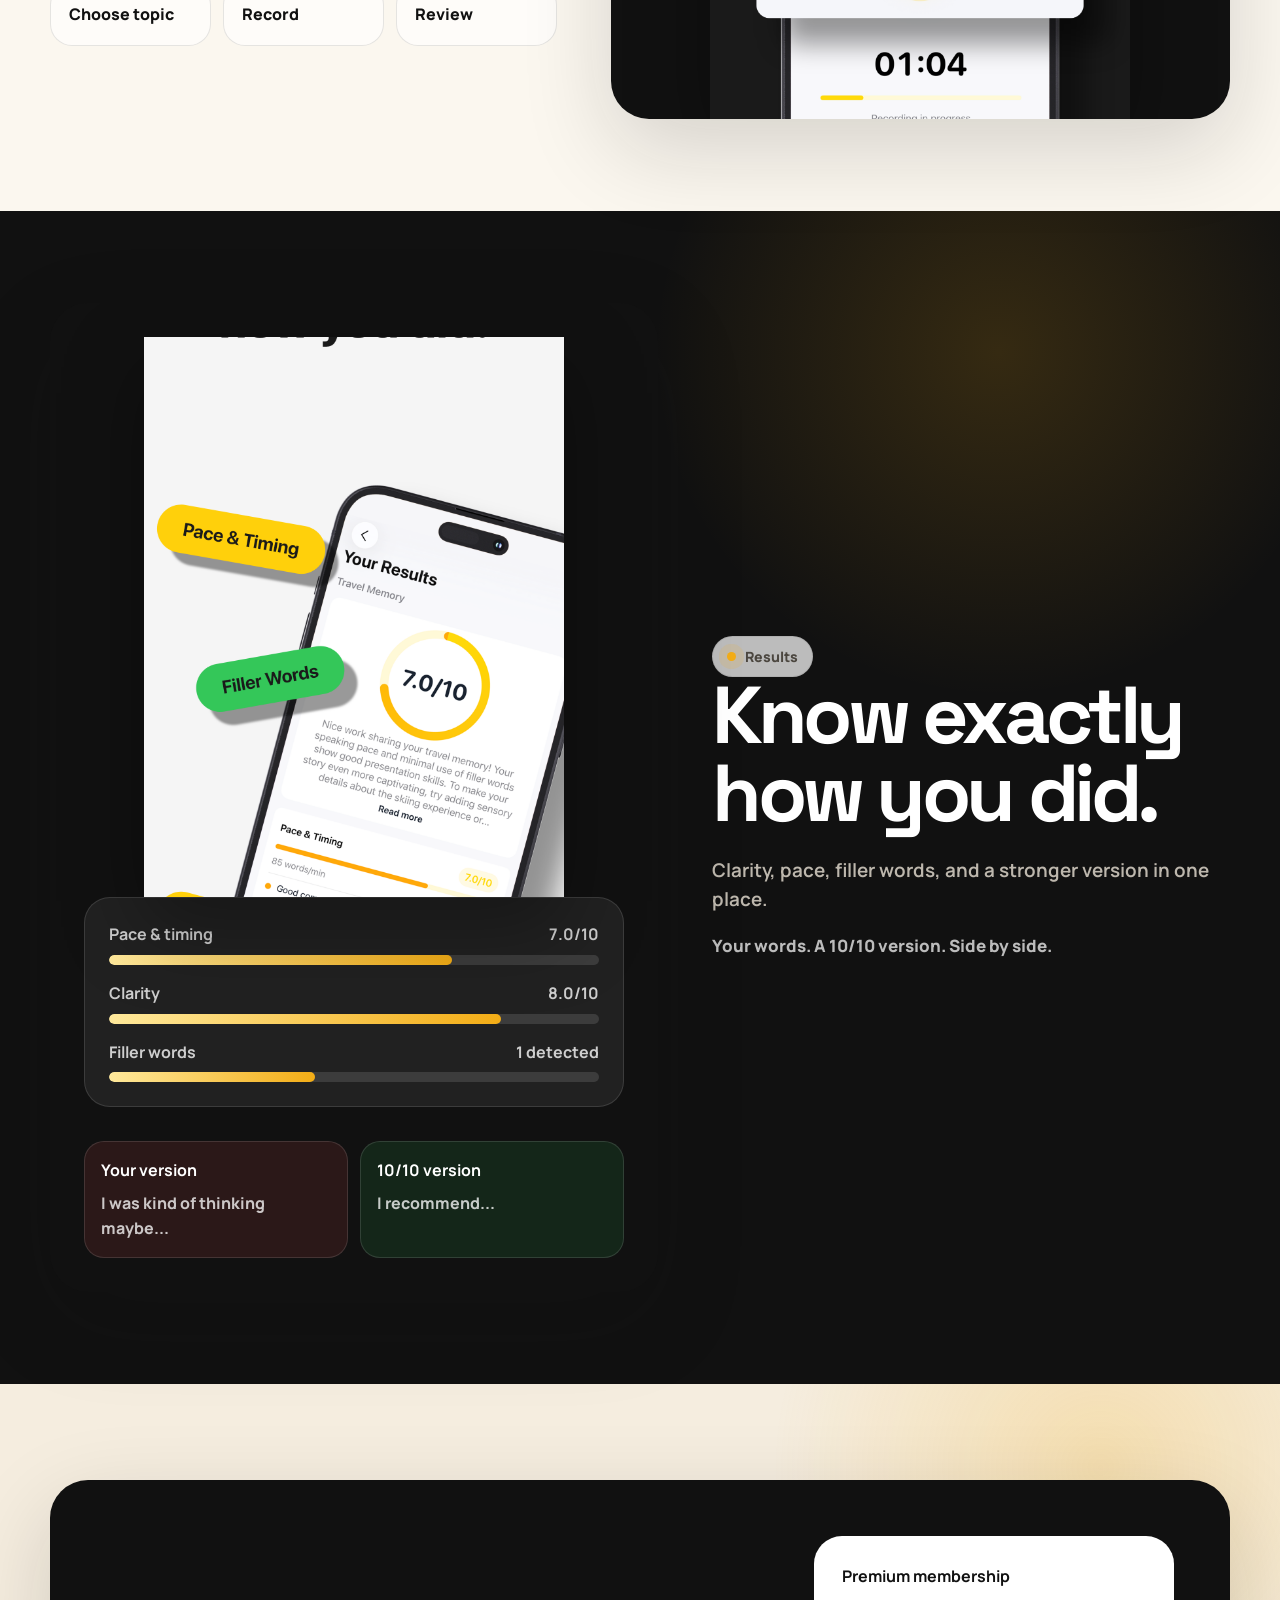
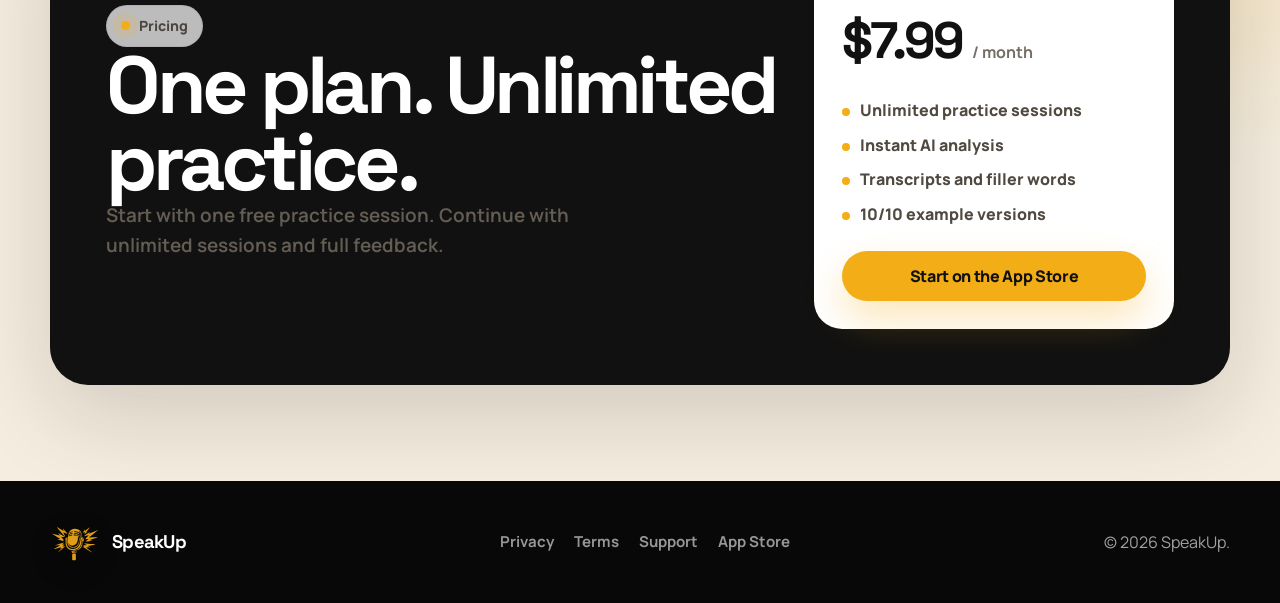
==== commit d423718f: "change" ====
--- a/index.html
+++ b/index.html
@@ -10,7 +10,7 @@
   <link rel="preconnect" href="https://fonts.googleapis.com" />
   <link rel="preconnect" href="https://fonts.gstatic.com" crossorigin />
   <link href="https://fonts.googleapis.com/css2?family=Manrope:wght@400;700;900&family=Space+Grotesk:wght@500;700&display=swap" rel="stylesheet" />
-  <link rel="icon" href="assets/icon/appstore.png" />
+  <link rel="icon" type="image/svg+xml" href="assets/icon/logo.svg" />
   <link rel="stylesheet" href="assets/site.css" />
   <script>
     window.location.replace("landing.html");
@@ -19,7 +19,7 @@
 <body class="redirect-page">
   <main class="redirect-card">
     <a class="brand" href="landing.html">
-      <img class="brand-mark" src="assets/icon/appstore.png" alt="SpeakUp app icon" />
+      <img class="brand-mark" src="assets/icon/logo.svg" alt="SpeakUp logo" />
       <span>SpeakUp</span>
     </a>
     <p>Opening the SpeakUp landing page...</p>
--- a/assets/site.css
+++ b/assets/site.css
@@ -88,12 +88,10 @@
 }
 
 .brand-mark {
-  width: 46px;
-  height: 46px;
-  border-radius: 15px;
-  background: #000000;
-  object-fit: cover;
-  box-shadow: 0 15px 34px rgba(17, 17, 17, 0.18);
+  width: 50px;
+  height: 50px;
+  object-fit: contain;
+  filter: drop-shadow(0 10px 18px rgba(17, 17, 17, 0.12));
 }
 
 .header-nav,
@@ -287,12 +285,12 @@
 }
 
 .poster-right {
-  right: 0;
-  top: 120px;
-  z-index: 1;
-  width: min(292px, 34vw);
-  opacity: 0.94;
-  transform: rotate(8deg);
+  right: -1%;
+  top: 96px;
+  z-index: 2;
+  width: min(324px, 37vw);
+  opacity: 0.98;
+  transform: rotate(7deg);
 }
 
 .floating-card {
@@ -336,6 +334,39 @@
   padding: 92px 0;
 }
 
+.feature-strip {
+  padding: 28px 0;
+  background: #111111;
+}
+
+.feature-strip-shell {
+  display: grid;
+  grid-template-columns: repeat(4, 1fr);
+  gap: 14px;
+}
+
+.feature-stat {
+  padding: 20px 22px;
+  border-radius: 24px;
+  border: 1px solid var(--line-light);
+  background: rgba(255, 255, 255, 0.05);
+}
+
+.feature-stat strong {
+  display: block;
+  color: #ffffff;
+  font-family: "Space Grotesk", sans-serif;
+  font-size: 1.5rem;
+  letter-spacing: -0.05em;
+}
+
+.feature-stat span {
+  display: block;
+  margin-top: 6px;
+  color: rgba(255, 255, 255, 0.66);
+  font-weight: 700;
+}
+
 .section-dark {
   background:
     radial-gradient(circle at 78% 12%, rgba(243, 173, 22, 0.16), transparent 24%),
@@ -470,6 +501,22 @@
   filter: drop-shadow(0 30px 40px rgba(0, 0, 0, 0.32));
 }
 
+.showcase-screen {
+  display: block;
+  width: 100%;
+  height: 560px;
+  margin: 0;
+  object-fit: cover;
+}
+
+.screen-recording {
+  object-position: center 20%;
+}
+
+.screen-results {
+  object-position: center 38%;
+}
+
 .score-bars {
   margin: 0 34px 34px;
   padding: 24px;
@@ -506,6 +553,54 @@
   height: 100%;
   border-radius: inherit;
   background: linear-gradient(90deg, #ffe99b, var(--gold));
+}
+
+.results-panel {
+  padding-bottom: 34px;
+}
+
+.results-panel .score-bars {
+  margin-top: 0;
+}
+
+.micro-compare {
+  display: grid;
+  grid-template-columns: 1fr 1fr;
+  gap: 12px;
+  margin: 0 34px;
+}
+
+.micro-card {
+  min-height: 104px;
+  padding: 16px;
+  border-radius: 20px;
+  border: 1px solid var(--line-light);
+  font-weight: 750;
+}
+
+.micro-card strong {
+  display: block;
+  margin-bottom: 8px;
+  color: #ffffff;
+}
+
+.micro-card span {
+  color: rgba(255, 255, 255, 0.76);
+}
+
+.micro-card-bad {
+  background: rgba(255, 86, 86, 0.11);
+}
+
+.micro-card-good {
+  background: rgba(53, 199, 90, 0.12);
+}
+
+.result-copy-note {
+  margin-top: 18px;
+  color: rgba(255, 255, 255, 0.72);
+  font-size: 1.06rem;
+  font-weight: 800;
 }
 
 .compare-board {
@@ -865,20 +960,13 @@
   }
 
   .poster-right {
-    width: min(260px, 38vw);
-  }
-
-  .visual-grid,
+    right: 0;
+    width: min(286px, 41vw);
+  }
+
+  .feature-strip-shell,
   .step-row {
-    grid-template-columns: 1fr;
-  }
-
-  .visual-card {
-    min-height: auto;
-  }
-
-  .visual-image {
-    height: 440px;
+    grid-template-columns: repeat(2, 1fr);
   }
 
   .doc-nav {
@@ -901,8 +989,8 @@
   }
 
   .brand-mark {
-    width: 40px;
-    height: 40px;
+    width: 46px;
+    height: 46px;
   }
 
   .hero {
@@ -930,7 +1018,11 @@
   }
 
   .poster-right {
-    display: none;
+    display: block;
+    right: -2%;
+    top: 90px;
+    width: 48vw;
+    opacity: 0.94;
   }
 
   .floating-card {
@@ -942,6 +1034,10 @@
   .section,
   .pricing-section {
     padding: 66px 0;
+  }
+
+  .feature-strip {
+    padding: 20px 0;
   }
 
   .section-heading h2,
@@ -951,13 +1047,14 @@
     font-size: clamp(2.8rem, 15vw, 4.6rem);
   }
 
-  .visual-image {
-    height: 350px;
-    margin: 18px 18px 0;
-  }
-
-  .showcase-panel img {
-    width: 86%;
+  .feature-strip-shell,
+  .micro-compare,
+  .step-row {
+    grid-template-columns: 1fr;
+  }
+
+  .showcase-screen {
+    height: 460px;
   }
 
   .compare-row,
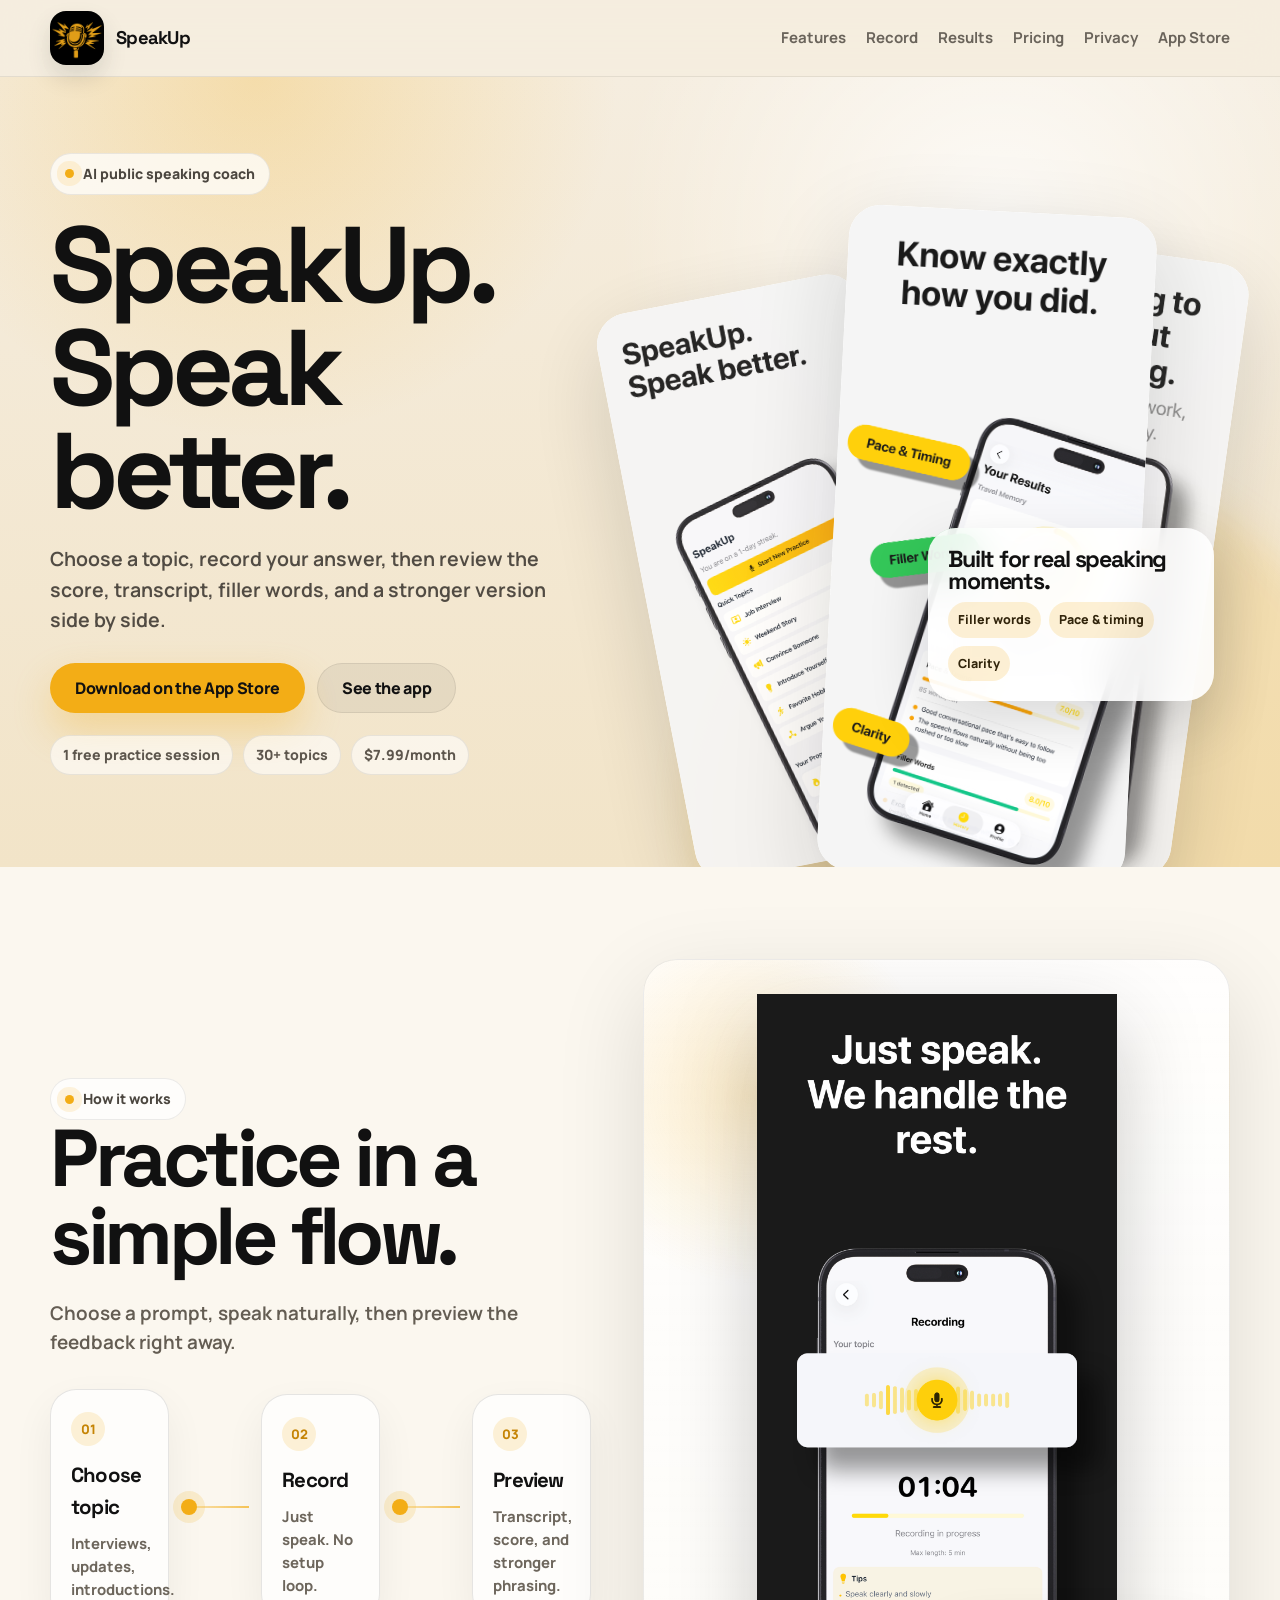
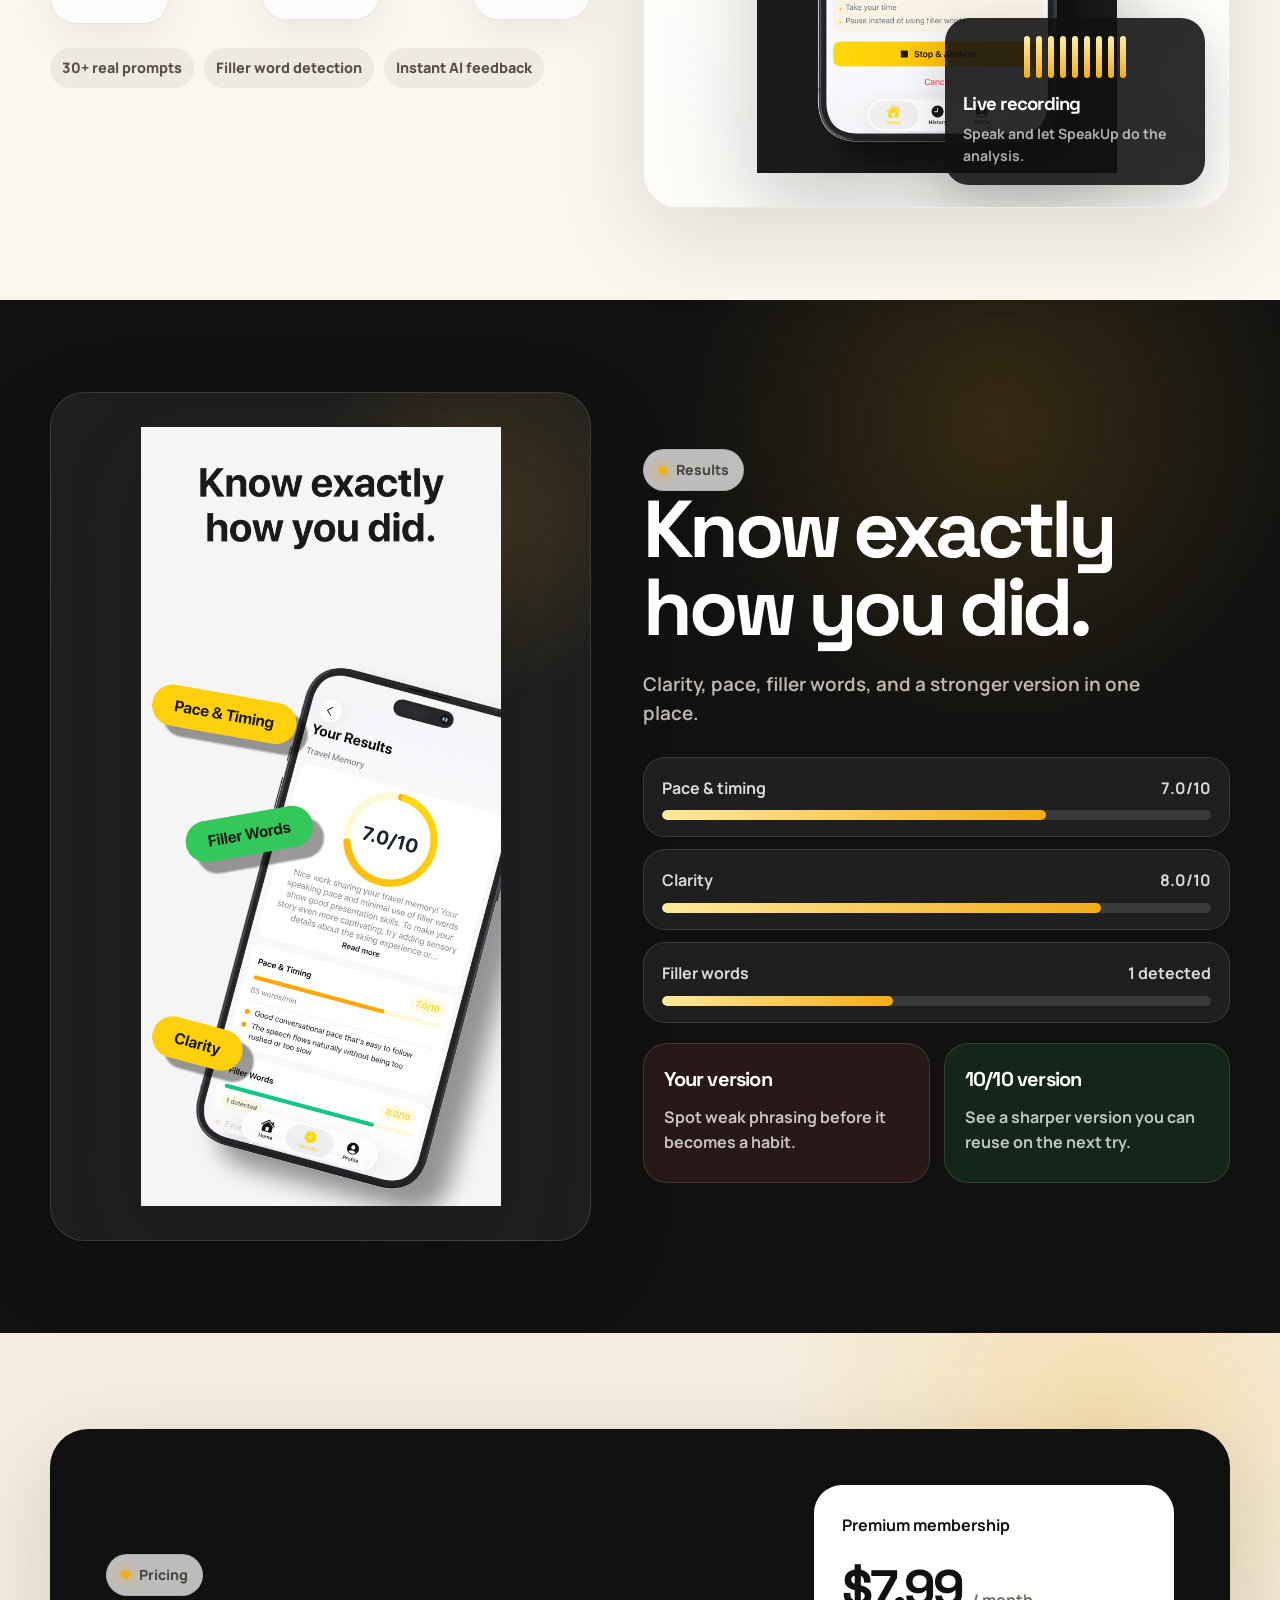
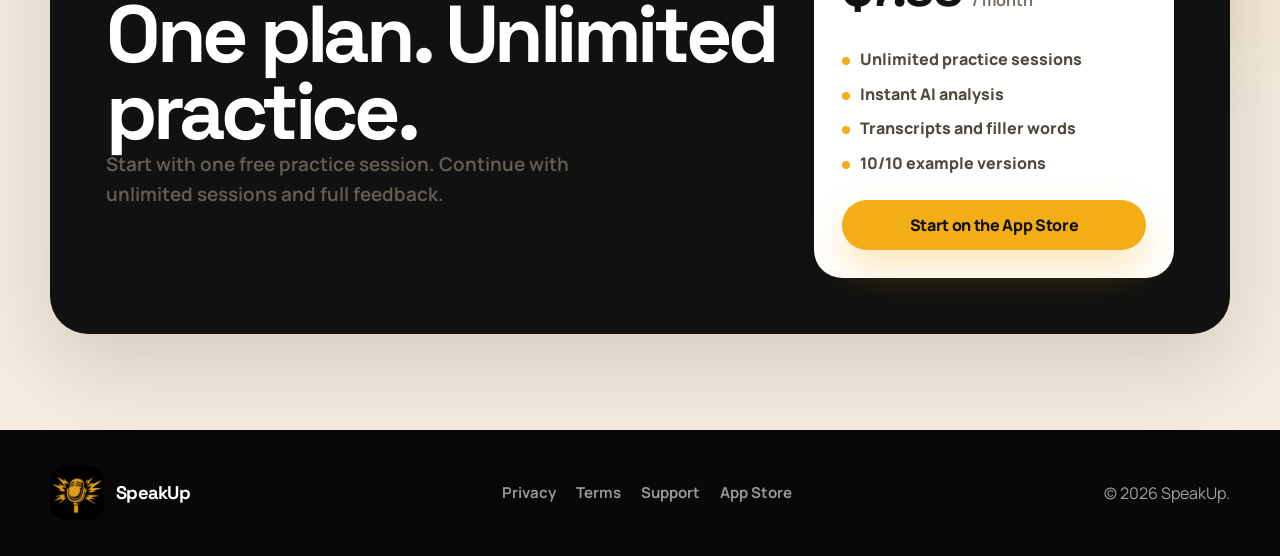
==== commit 96b6f847: "change" ====
--- a/index.html
+++ b/index.html
@@ -10,7 +10,7 @@
   <link rel="preconnect" href="https://fonts.googleapis.com" />
   <link rel="preconnect" href="https://fonts.gstatic.com" crossorigin />
   <link href="https://fonts.googleapis.com/css2?family=Manrope:wght@400;700;900&family=Space+Grotesk:wght@500;700&display=swap" rel="stylesheet" />
-  <link rel="icon" type="image/svg+xml" href="assets/icon/logo.svg" />
+  <link rel="icon" type="image/png" href="assets/icon/appstore.png" />
   <link rel="stylesheet" href="assets/site.css" />
   <script>
     window.location.replace("landing.html");
@@ -19,7 +19,7 @@
 <body class="redirect-page">
   <main class="redirect-card">
     <a class="brand" href="landing.html">
-      <img class="brand-mark" src="assets/icon/logo.svg" alt="SpeakUp logo" />
+      <img class="brand-mark" src="assets/icon/appstore.png" alt="SpeakUp logo" />
       <span>SpeakUp</span>
     </a>
     <p>Opening the SpeakUp landing page...</p>
--- a/assets/site.css
+++ b/assets/site.css
@@ -88,10 +88,11 @@
 }
 
 .brand-mark {
-  width: 50px;
-  height: 50px;
-  object-fit: contain;
-  filter: drop-shadow(0 10px 18px rgba(17, 17, 17, 0.12));
+  width: 54px;
+  height: 54px;
+  object-fit: cover;
+  border-radius: 16px;
+  box-shadow: 0 12px 24px rgba(17, 17, 17, 0.12);
 }
 
 .header-nav,
@@ -263,43 +264,42 @@
 
 .poster img {
   width: 100%;
-  height: 100%;
-  object-fit: cover;
+  height: auto;
 }
 
 .poster-main {
-  right: 13%;
+  right: 14%;
   top: 42px;
   z-index: 3;
-  width: min(330px, 42vw);
+  width: min(308px, 34vw);
   transform: rotate(3deg);
 }
 
 .poster-left {
-  left: 4%;
-  top: 116px;
+  left: 8%;
+  top: 120px;
   z-index: 2;
-  width: min(292px, 35vw);
+  width: min(266px, 29vw);
   opacity: 0.94;
   transform: rotate(-11deg);
 }
 
 .poster-right {
-  right: -1%;
-  top: 96px;
-  z-index: 2;
-  width: min(324px, 37vw);
-  opacity: 0.98;
-  transform: rotate(7deg);
+  right: 3%;
+  top: 76px;
+  z-index: 1;
+  width: min(286px, 31vw);
+  opacity: 0.94;
+  transform: rotate(8deg);
 }
 
 .floating-card {
   position: absolute;
-  right: 0;
-  bottom: 70px;
+  right: 16px;
+  bottom: 58px;
   z-index: 4;
-  max-width: 300px;
-  padding: 22px;
+  max-width: 286px;
+  padding: 20px;
   border-radius: 28px;
   background: rgba(255, 255, 255, 0.88);
   box-shadow: 0 24px 60px rgba(17, 17, 17, 0.16);
@@ -332,6 +332,347 @@
 
 .section {
   padding: 92px 0;
+}
+
+.section-anchor {
+  position: relative;
+  top: -96px;
+}
+
+@keyframes float-poster {
+  0%, 100% {
+    transform: translateY(0) rotate(var(--poster-tilt, 0deg));
+  }
+  50% {
+    transform: translateY(-10px) rotate(var(--poster-tilt, 0deg));
+  }
+}
+
+@keyframes fade-rise {
+  from {
+    opacity: 0;
+    transform: translateY(18px);
+  }
+  to {
+    opacity: 1;
+    transform: translateY(0);
+  }
+}
+
+@keyframes connector-run {
+  from {
+    transform: translateX(-8px);
+    opacity: 0.45;
+  }
+  to {
+    transform: translateX(calc(100% - 8px));
+    opacity: 1;
+  }
+}
+
+@keyframes wave-bounce {
+  0%, 100% {
+    transform: scaleY(0.45);
+  }
+  50% {
+    transform: scaleY(1);
+  }
+}
+
+.poster-left {
+  --poster-tilt: -11deg;
+  animation: float-poster 10s ease-in-out infinite;
+}
+
+.poster-main {
+  --poster-tilt: 3deg;
+  animation: float-poster 9s ease-in-out infinite 0.4s;
+}
+
+.poster-right {
+  --poster-tilt: 8deg;
+  animation: float-poster 11s ease-in-out infinite 0.8s;
+}
+
+.floating-card,
+.journey-copy,
+.journey-visual,
+.results-copy,
+.results-visual,
+.pricing-card {
+  animation: fade-rise 720ms ease both;
+}
+
+.journey-grid,
+.results-grid {
+  display: grid;
+  grid-template-columns: 0.96fr 1.04fr;
+  gap: 52px;
+  align-items: center;
+}
+
+.journey-copy h2,
+.results-copy h2 {
+  margin-bottom: 22px;
+}
+
+.process-row {
+  display: grid;
+  grid-template-columns: minmax(0, 1fr) 92px minmax(0, 1fr) 92px minmax(0, 1fr);
+  gap: 0;
+  align-items: center;
+  margin-top: 32px;
+}
+
+.flow-step {
+  padding: 22px 20px;
+  border-radius: 26px;
+  border: 1px solid rgba(17, 17, 17, 0.1);
+  background: rgba(255, 255, 255, 0.72);
+  box-shadow: 0 16px 40px rgba(17, 17, 17, 0.06);
+}
+
+.flow-number {
+  display: inline-flex;
+  align-items: center;
+  justify-content: center;
+  width: 34px;
+  height: 34px;
+  margin-bottom: 14px;
+  border-radius: 999px;
+  background: rgba(243, 173, 22, 0.16);
+  color: var(--gold-dark);
+  font-size: 0.82rem;
+  font-weight: 900;
+}
+
+.flow-step strong {
+  display: block;
+  font-family: "Space Grotesk", sans-serif;
+  font-size: 1.28rem;
+  letter-spacing: -0.04em;
+}
+
+.flow-step small {
+  display: block;
+  margin-top: 8px;
+  color: #6d665c;
+  font-size: 0.93rem;
+  font-weight: 750;
+}
+
+.flow-connector {
+  position: relative;
+  height: 2px;
+  margin: 0 12px;
+  background: linear-gradient(90deg, rgba(243, 173, 22, 0.22), rgba(243, 173, 22, 0.7));
+}
+
+.flow-connector span {
+  position: absolute;
+  top: 50%;
+  left: 0;
+  width: 16px;
+  height: 16px;
+  margin-top: -8px;
+  border-radius: 999px;
+  background: var(--gold);
+  box-shadow: 0 0 0 8px rgba(243, 173, 22, 0.16);
+  animation: connector-run 2.6s linear infinite;
+}
+
+.mini-feature-row {
+  display: flex;
+  flex-wrap: wrap;
+  gap: 10px;
+  margin-top: 24px;
+}
+
+.mini-feature-row span {
+  padding: 9px 12px;
+  border-radius: 999px;
+  background: rgba(17, 17, 17, 0.05);
+  color: #564f45;
+  font-size: 0.9rem;
+  font-weight: 800;
+}
+
+.journey-visual,
+.results-visual {
+  position: relative;
+}
+
+.shot-card {
+  position: relative;
+  overflow: hidden;
+  padding: 34px;
+  border-radius: 34px;
+  border: 1px solid rgba(17, 17, 17, 0.08);
+  background: linear-gradient(180deg, rgba(255, 255, 255, 0.8), rgba(255, 255, 255, 0.58));
+  box-shadow: 0 28px 90px rgba(17, 17, 17, 0.12);
+}
+
+.recording-card {
+  background:
+    radial-gradient(circle at 18% 16%, rgba(243, 173, 22, 0.22), transparent 22%),
+    linear-gradient(180deg, rgba(255, 255, 255, 0.84), rgba(255, 255, 255, 0.62));
+}
+
+.results-shot {
+  background:
+    radial-gradient(circle at 80% 14%, rgba(243, 173, 22, 0.16), transparent 22%),
+    rgba(255, 255, 255, 0.06);
+  border-color: var(--line-light);
+}
+
+.full-shot {
+  width: min(360px, 100%);
+  height: auto;
+  margin: 0 auto;
+  filter: drop-shadow(0 30px 42px rgba(17, 17, 17, 0.22));
+}
+
+.wave-card {
+  position: absolute;
+  right: 24px;
+  bottom: 22px;
+  width: min(260px, calc(100% - 48px));
+  padding: 18px;
+  border-radius: 24px;
+  background: rgba(17, 17, 17, 0.88);
+  color: #ffffff;
+  box-shadow: 0 18px 50px rgba(17, 17, 17, 0.2);
+}
+
+.wave-card strong {
+  display: block;
+  margin-top: 12px;
+  font-family: "Space Grotesk", sans-serif;
+  font-size: 1.16rem;
+  letter-spacing: -0.04em;
+}
+
+.wave-card small {
+  display: block;
+  margin-top: 4px;
+  color: rgba(255, 255, 255, 0.66);
+  font-size: 0.88rem;
+  font-weight: 700;
+}
+
+.wave-bars {
+  display: flex;
+  align-items: center;
+  justify-content: center;
+  gap: 6px;
+  height: 42px;
+}
+
+.wave-bars span {
+  width: 6px;
+  height: 100%;
+  border-radius: 999px;
+  background: linear-gradient(180deg, #fff0a4, var(--gold));
+  transform-origin: center bottom;
+  animation: wave-bounce 1.2s ease-in-out infinite;
+}
+
+.wave-bars span:nth-child(2),
+.wave-bars span:nth-child(8) {
+  animation-delay: 0.12s;
+}
+
+.wave-bars span:nth-child(3),
+.wave-bars span:nth-child(7) {
+  animation-delay: 0.24s;
+}
+
+.wave-bars span:nth-child(4),
+.wave-bars span:nth-child(6) {
+  animation-delay: 0.36s;
+}
+
+.wave-bars span:nth-child(5) {
+  animation-delay: 0.48s;
+}
+
+.results-showcase {
+  background:
+    radial-gradient(circle at 82% 14%, rgba(243, 173, 22, 0.15), transparent 22%),
+    #111111;
+  color: #ffffff;
+}
+
+.metric-list {
+  display: grid;
+  gap: 12px;
+  margin-top: 28px;
+}
+
+.metric-card {
+  padding: 18px 18px 16px;
+  border-radius: 22px;
+  border: 1px solid var(--line-light);
+  background: rgba(255, 255, 255, 0.06);
+}
+
+.metric-top {
+  display: flex;
+  justify-content: space-between;
+  gap: 16px;
+  margin-bottom: 10px;
+  color: rgba(255, 255, 255, 0.84);
+  font-weight: 900;
+}
+
+.metric-bar {
+  height: 10px;
+  overflow: hidden;
+  border-radius: 999px;
+  background: rgba(255, 255, 255, 0.12);
+}
+
+.metric-bar i {
+  display: block;
+  height: 100%;
+  border-radius: inherit;
+  background: linear-gradient(90deg, #ffe99b, var(--gold));
+}
+
+.compare-pair {
+  display: grid;
+  grid-template-columns: 1fr 1fr;
+  gap: 14px;
+  margin-top: 20px;
+}
+
+.compare-block {
+  min-height: 140px;
+  padding: 20px;
+  border-radius: 24px;
+  border: 1px solid var(--line-light);
+}
+
+.compare-block strong {
+  display: block;
+  margin-bottom: 10px;
+  font-family: "Space Grotesk", sans-serif;
+  font-size: 1.25rem;
+  letter-spacing: -0.04em;
+  color: #ffffff;
+}
+
+.compare-block span {
+  color: rgba(255, 255, 255, 0.74);
+  font-weight: 700;
+}
+
+.compare-block-bad {
+  background: rgba(255, 86, 86, 0.1);
+}
+
+.compare-block-good {
+  background: rgba(53, 199, 90, 0.12);
 }
 
 .feature-strip {
@@ -950,23 +1291,44 @@
   }
 
   .poster-main {
-    right: 20%;
-    width: min(310px, 48vw);
+    right: 15%;
+    width: min(294px, 42vw);
   }
 
   .poster-left {
-    left: 0;
-    width: min(260px, 38vw);
+    left: 4%;
+    width: min(242px, 32vw);
   }
 
   .poster-right {
-    right: 0;
-    width: min(286px, 41vw);
-  }
-
-  .feature-strip-shell,
-  .step-row {
-    grid-template-columns: repeat(2, 1fr);
+    right: 2%;
+    top: 84px;
+    width: min(258px, 31vw);
+  }
+
+  .journey-grid,
+  .results-grid {
+    gap: 38px;
+  }
+
+  .process-row {
+    grid-template-columns: 1fr;
+    gap: 14px;
+  }
+
+  .flow-connector {
+    width: 2px;
+    height: 44px;
+    margin: 0 auto;
+    background: linear-gradient(180deg, rgba(243, 173, 22, 0.22), rgba(243, 173, 22, 0.7));
+  }
+
+  .flow-connector span {
+    top: 0;
+    left: 50%;
+    margin: 0 0 0 -8px;
+    animation: none;
+    transform: none;
   }
 
   .doc-nav {
@@ -989,8 +1351,8 @@
   }
 
   .brand-mark {
-    width: 46px;
-    height: 46px;
+    width: 48px;
+    height: 48px;
   }
 
   .hero {
@@ -1006,29 +1368,30 @@
   }
 
   .poster-main {
-    right: 6%;
+    right: 12%;
     top: 26px;
-    width: 58vw;
+    width: 53vw;
   }
 
   .poster-left {
-    left: -7%;
+    left: -2%;
     top: 96px;
-    width: 48vw;
+    width: 39vw;
   }
 
   .poster-right {
     display: block;
-    right: -2%;
-    top: 90px;
-    width: 48vw;
-    opacity: 0.94;
+    right: 2%;
+    top: 78px;
+    width: 34vw;
+    opacity: 0.9;
   }
 
   .floating-card {
-    right: 6px;
-    bottom: 18px;
-    max-width: 240px;
+    right: 10px;
+    bottom: 14px;
+    max-width: 212px;
+    padding: 16px;
   }
 
   .section,
@@ -1048,13 +1411,27 @@
   }
 
   .feature-strip-shell,
-  .micro-compare,
-  .step-row {
+  .compare-pair {
     grid-template-columns: 1fr;
   }
 
-  .showcase-screen {
-    height: 460px;
+  .journey-grid,
+  .results-grid {
+    gap: 26px;
+  }
+
+  .shot-card {
+    padding: 22px;
+  }
+
+  .full-shot {
+    width: min(300px, 100%);
+  }
+
+  .wave-card {
+    position: static;
+    width: 100%;
+    margin-top: 16px;
   }
 
   .compare-row,
@@ -1081,3 +1458,16 @@
     flex-wrap: wrap;
   }
 }
+
+@media (prefers-reduced-motion: reduce) {
+  html {
+    scroll-behavior: auto;
+  }
+
+  *,
+  *::before,
+  *::after {
+    animation: none !important;
+    transition: none !important;
+  }
+}
